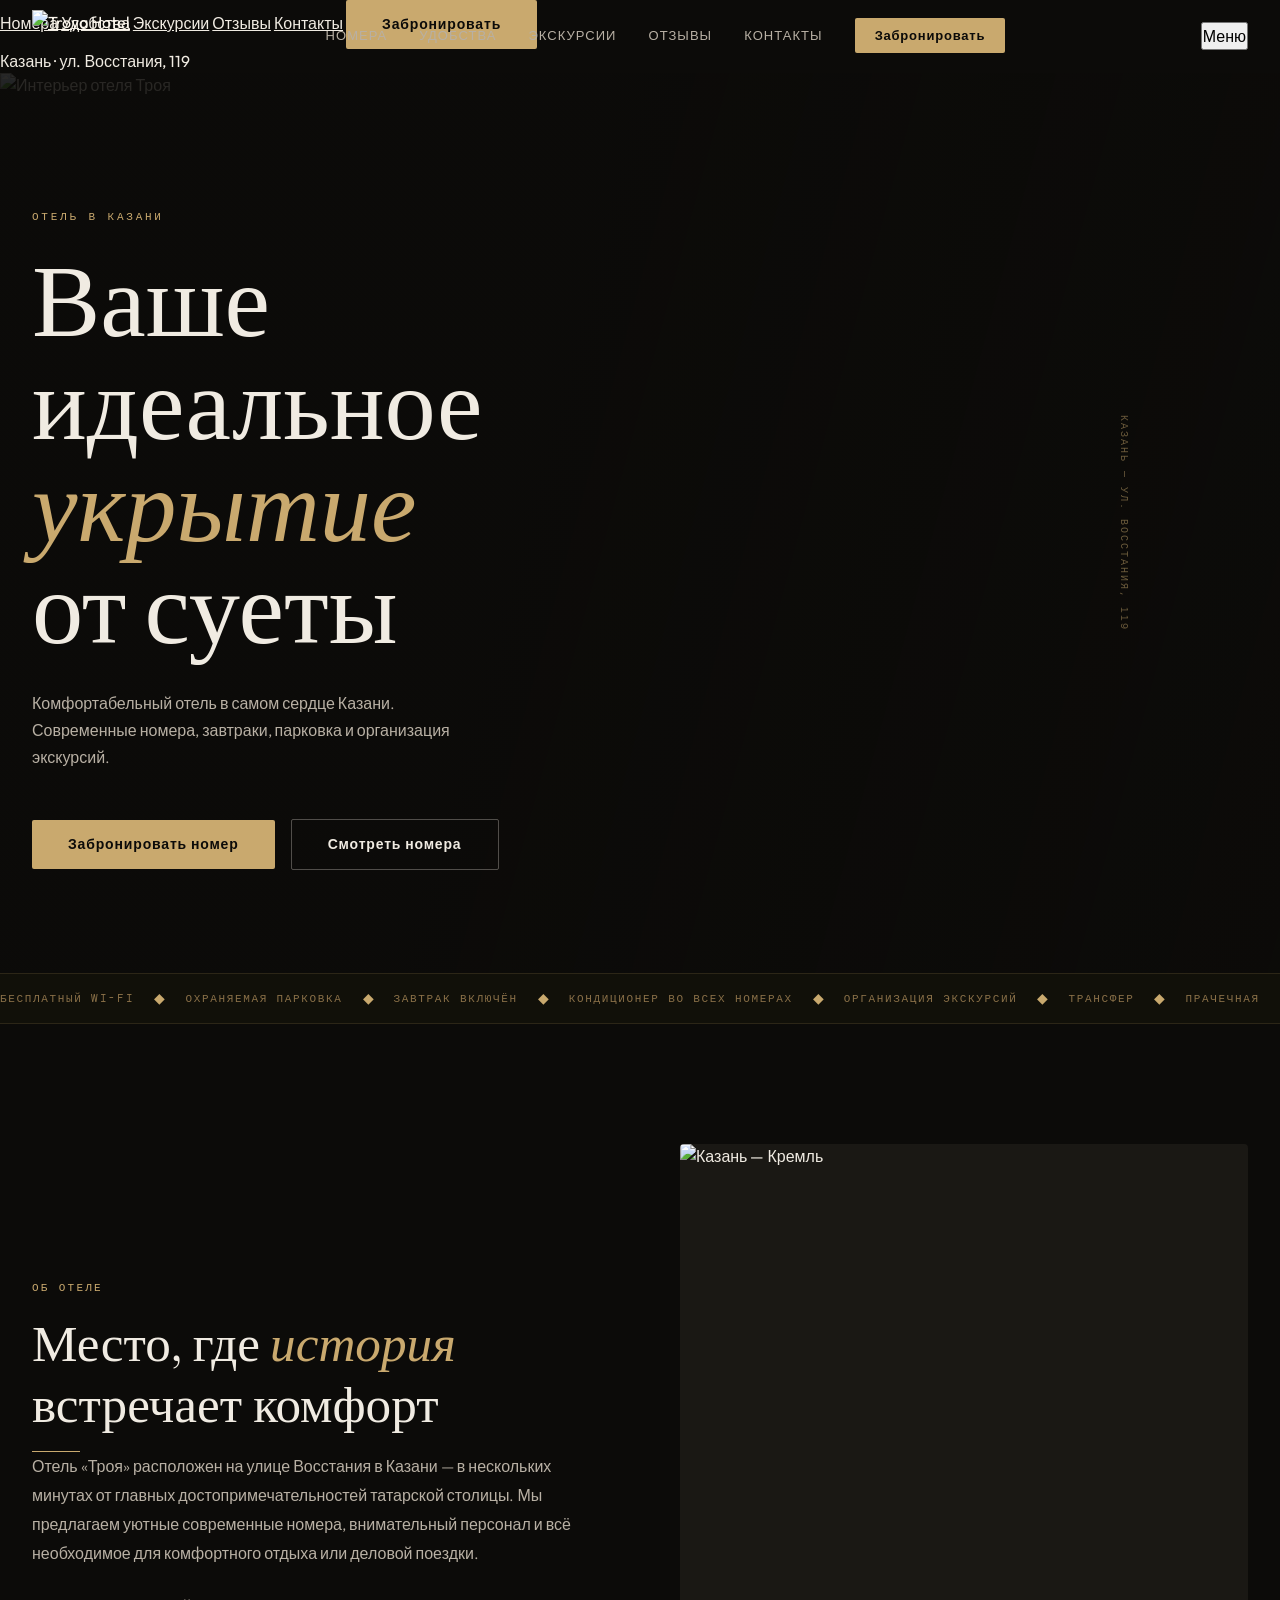
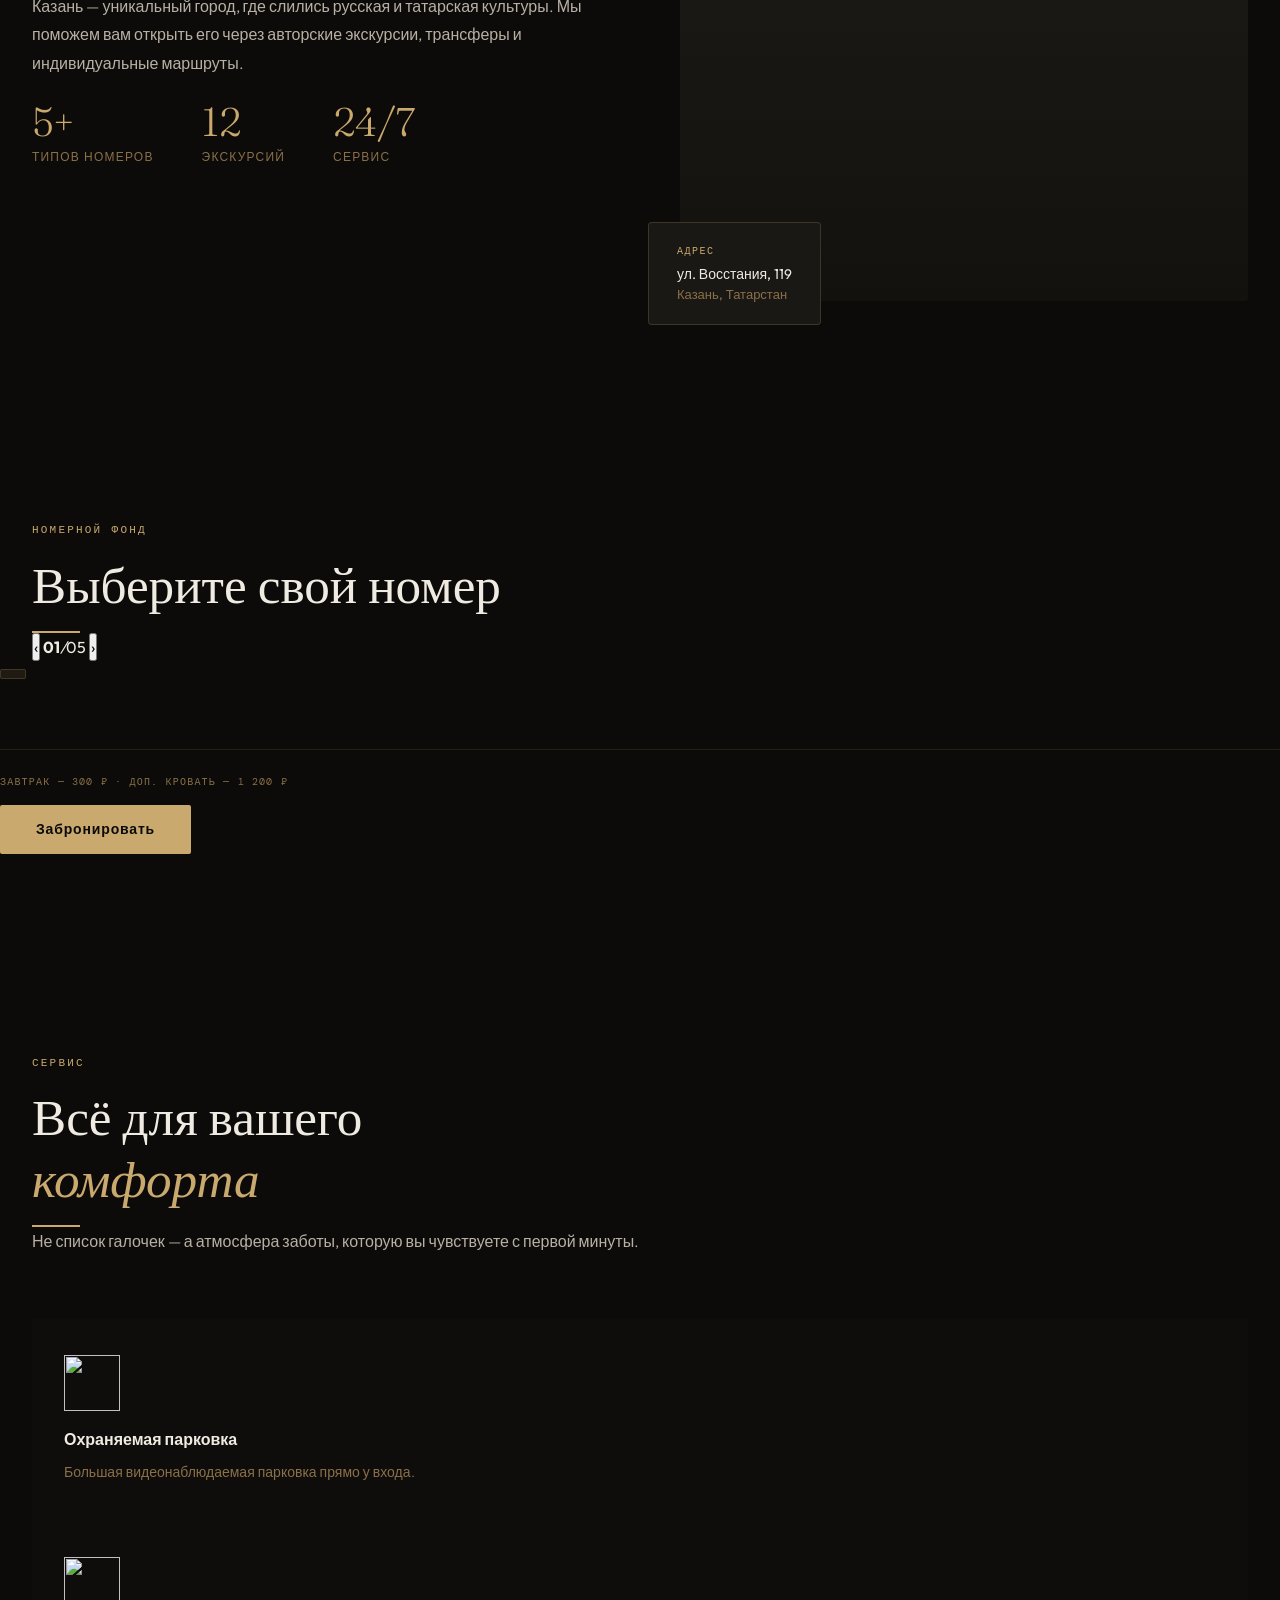
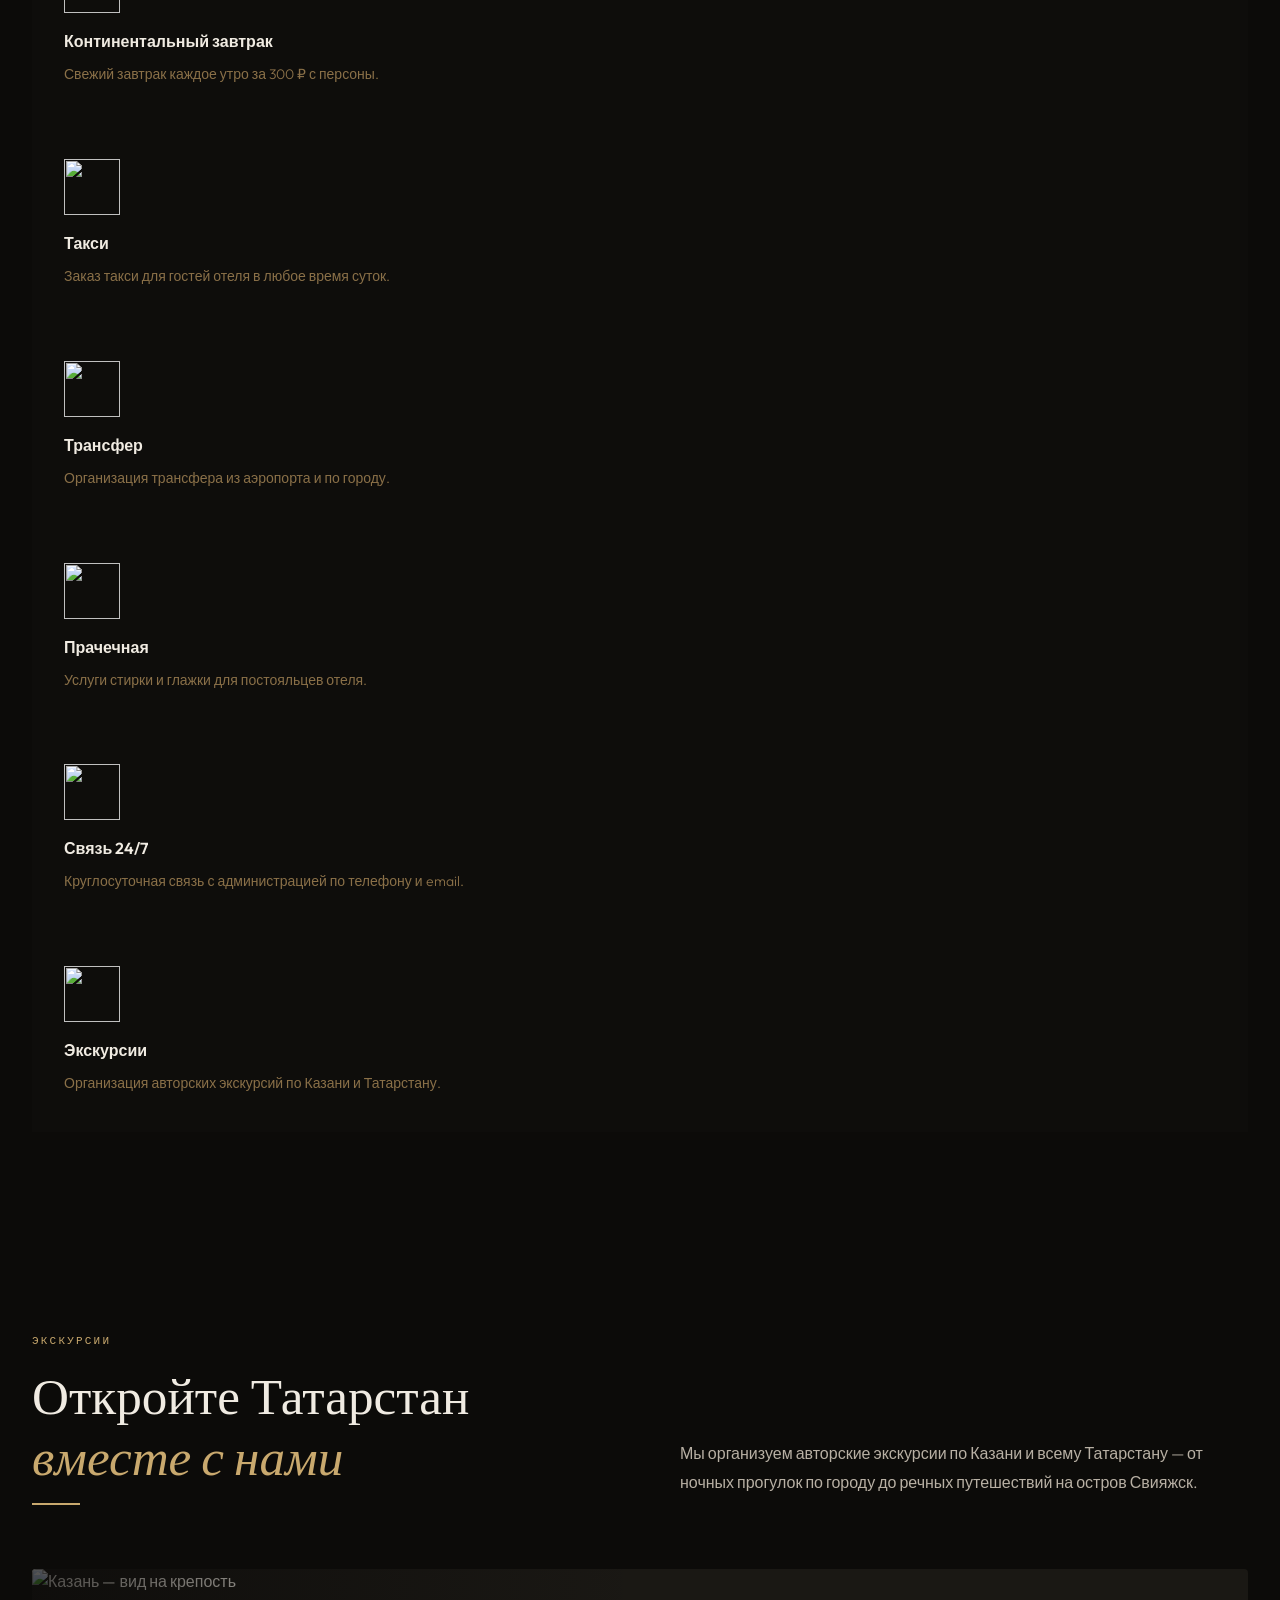
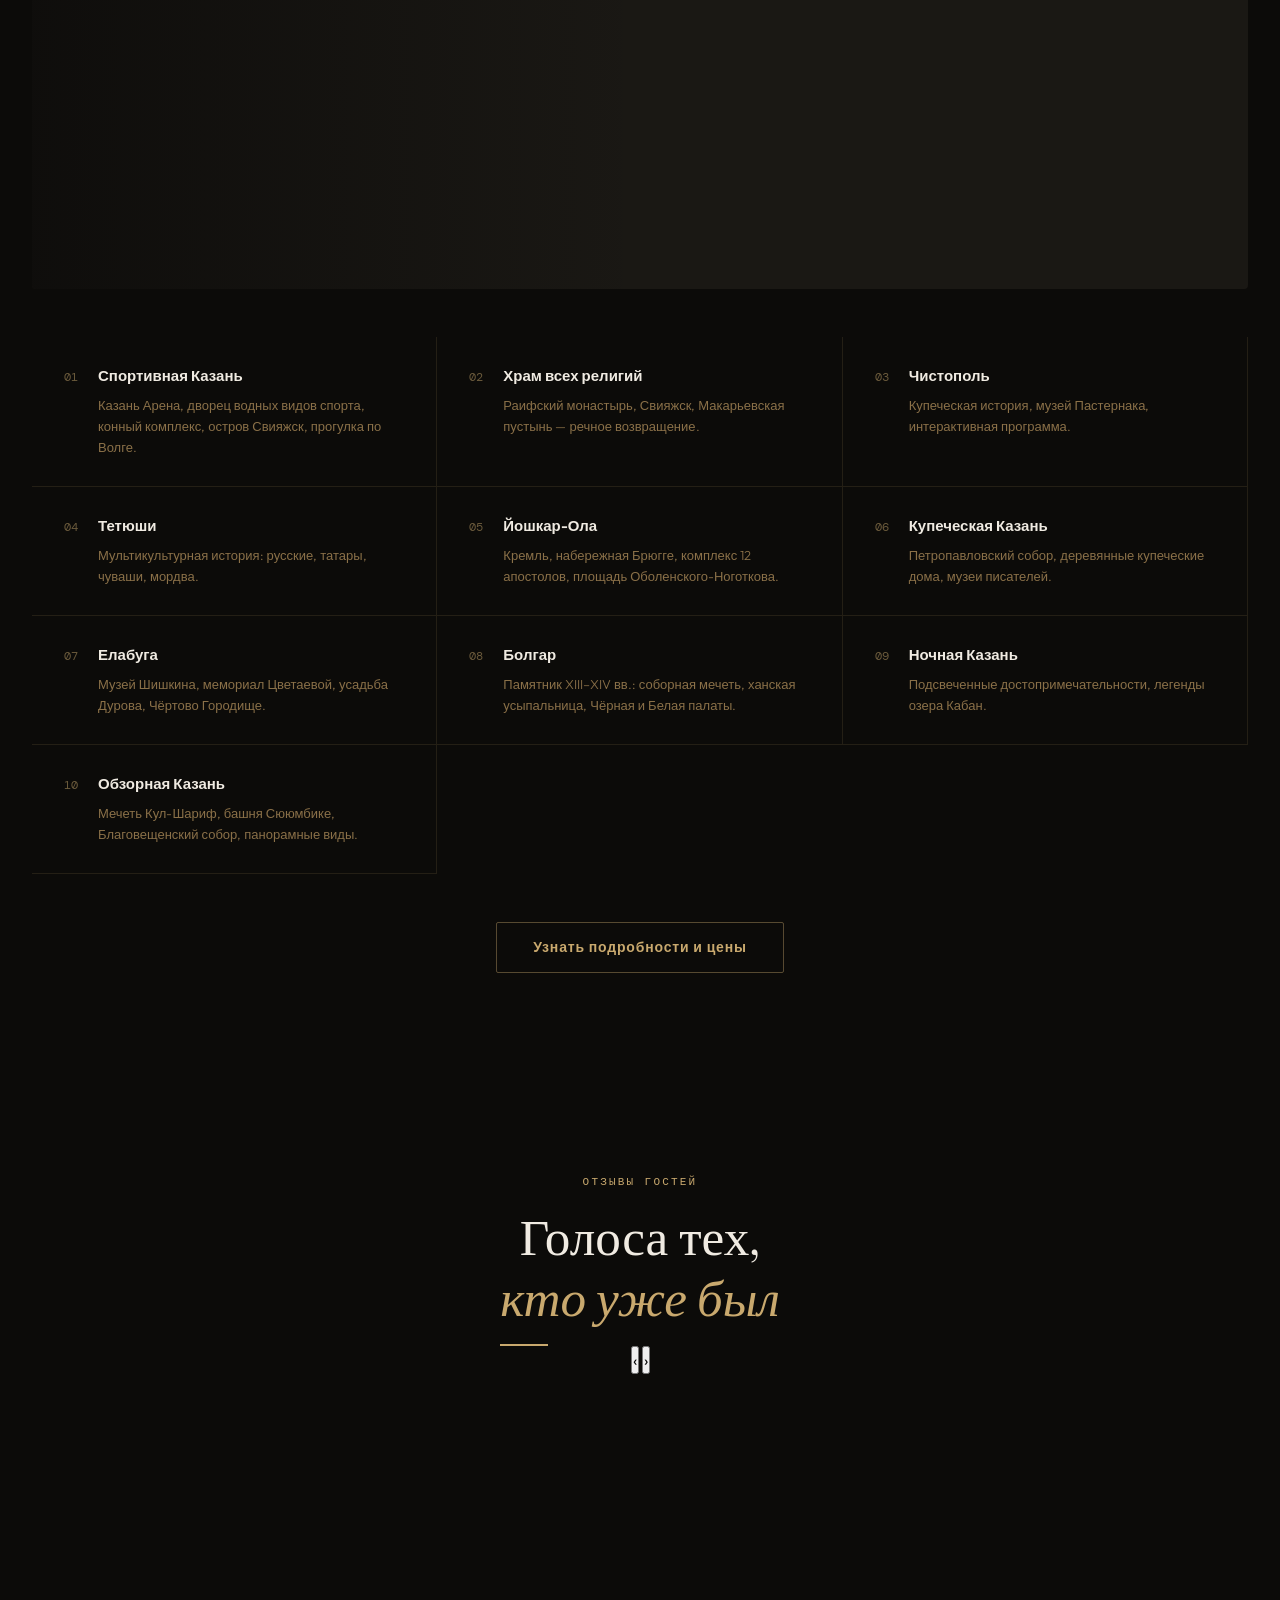
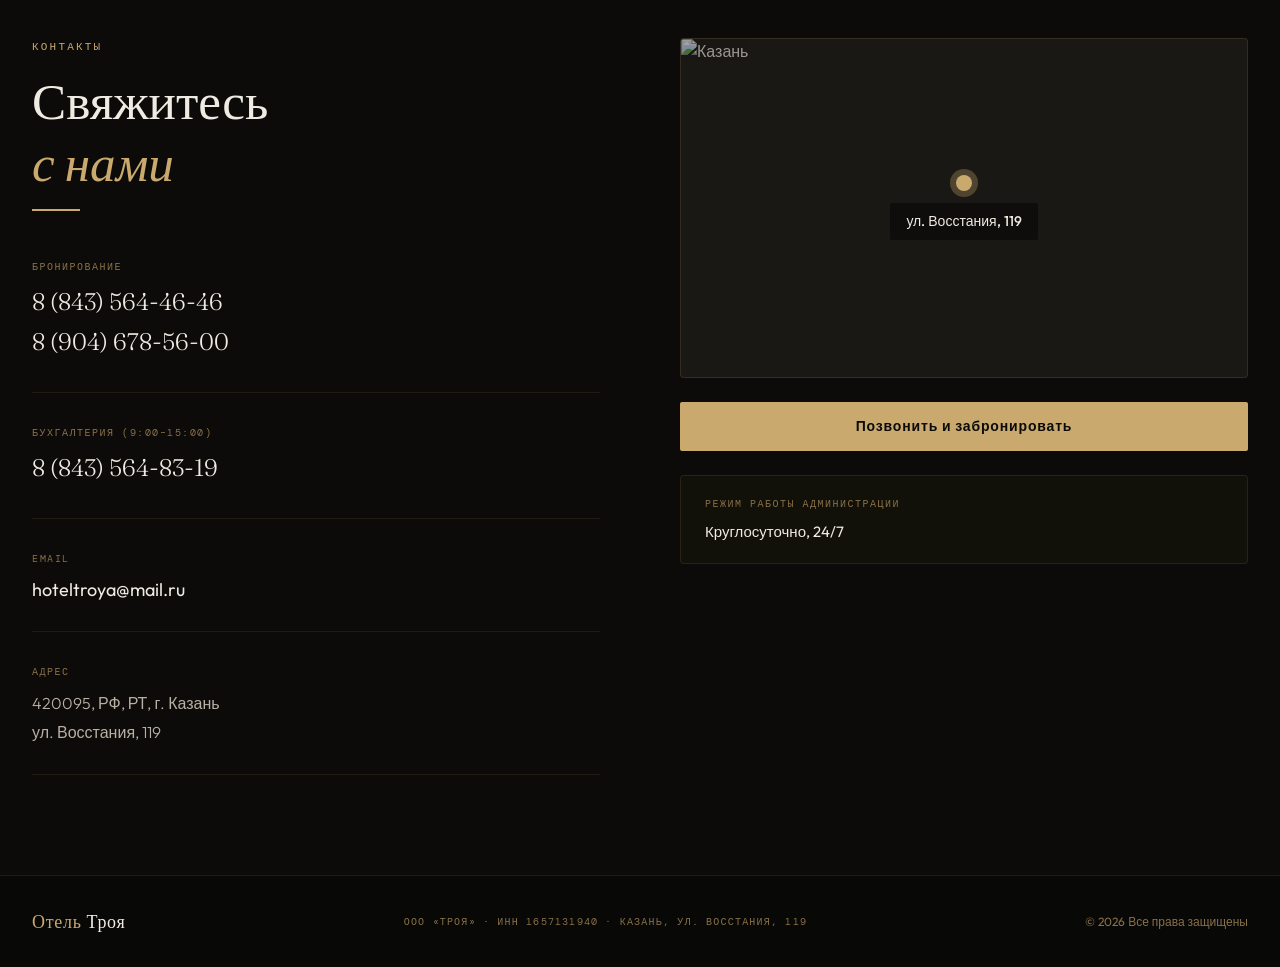
==== index.html @ 04d5492f "first commit" ====
<!DOCTYPE html>
<html lang="<!-- figma:lang -->">
  <head>
    <!-- figma:head-start -->
    <meta charset="UTF-8" />
    <meta name="viewport" content="width=device-width, initial-scale=1.0" />
    <title><!-- figma:title --></title>
    <link rel="preconnect" href="https://fonts.googleapis.com" />
    <link rel="preconnect" href="https://fonts.gstatic.com" crossorigin />
    <link
      href="https://fonts.googleapis.com/css2?family=Fraunces:ital,opsz,wght@0,9..144,300;0,9..144,400;0,9..144,500;0,9..144,600;1,9..144,300;1,9..144,400&family=Outfit:wght@300;400;500;600&family=DM+Mono:wght@400;500&display=swap"
      rel="stylesheet"
    />
    <link rel="stylesheet" href="css/styles.css" />
    <!-- figma:head-end -->
  </head>
  <body>
    <!-- figma:body-start -->
    <div id="root">
    <div class="page-glow" aria-hidden="true"></div>

    <!-- Header -->
    <header class="header" id="header">
      <div class="container header__inner">
        <a href="#" class="header__logo">
          <img src="assets/logo.png" alt="Troya Hotel" class="header__logo-img" />
        </a>

        <nav class="header__nav header__nav--desktop">
          <a href="#rooms" class="nav-link">Номера</a>
          <a href="#amenities" class="nav-link">Удобства</a>
          <a href="#excursions" class="nav-link">Экскурсии</a>
          <a href="#reviews" class="nav-link">Отзывы</a>
          <a href="#contact" class="nav-link">Контакты</a>
          <button type="button" class="btn btn--gold btn--sm" data-open-modal>Забронировать</button>
        </nav>

        <button type="button" class="burger" id="burger" aria-label="Меню" aria-expanded="false">
          <span class="burger__ring"></span>
          <span class="burger__lines">
            <i></i><i></i><i></i>
          </span>
          <span class="burger__label" data-open="Меню" data-close="Закрыть">Меню</span>
        </button>
      </div>
    </header>

    <!-- Mobile overlay menu -->
    <div class="menu-overlay" id="menu-overlay" aria-hidden="true">
      <div class="menu-overlay__wash"></div>
      <div class="menu-overlay__photo">
        <img
          src="https://images.unsplash.com/photo-1566073771259-6a8506099945?w=900&h=1200&fit=crop&auto=format"
          alt=""
        />
      </div>
      <nav class="menu-overlay__nav" id="nav">
        <a href="#rooms" class="menu-overlay__link" data-i="01"><span>Номера</span></a>
        <a href="#amenities" class="menu-overlay__link" data-i="02"><span>Удобства</span></a>
        <a href="#excursions" class="menu-overlay__link" data-i="03"><span>Экскурсии</span></a>
        <a href="#reviews" class="menu-overlay__link" data-i="04"><span>Отзывы</span></a>
        <a href="#contact" class="menu-overlay__link" data-i="05"><span>Контакты</span></a>
        <button type="button" class="btn btn--gold menu-overlay__cta" data-open-modal>Забронировать</button>
      </nav>
      <p class="menu-overlay__meta">Казань · ул. Восстания, 119</p>
    </div>

    <!-- Hero -->
    <section class="hero">
      <div class="hero__bg">
        <img
          class="hero__img"
          src="https://images.unsplash.com/photo-1611892440504-42a792e24d32?w=1800&h=1200&fit=crop&auto=format"
          alt="Интерьер отеля Троя"
        />
        <div class="hero__overlay"></div>
        <div class="hero__grain"></div>
      </div>

      <p class="hero__city">Казань — ул. Восстания, 119</p>

      <div class="container hero__content">
        <p class="hero__eyebrow anim-up" style="--d: 0.3s">Отель в Казани</p>
        <h1 class="hero__title anim-up" style="--d: 0.5s">
          Ваше идеальное<br />
          <em>укрытие</em><br />
          от суеты
        </h1>
        <p class="hero__text anim-up" style="--d: 0.7s">
          Комфортабельный отель в самом сердце Казани. Современные номера, завтраки, парковка и
          организация экскурсий.
        </p>
        <div class="hero__actions anim-up" style="--d: 0.9s">
          <button type="button" class="btn btn--gold" data-open-modal>Забронировать номер</button>
          <a href="#rooms" class="btn btn--ghost">Смотреть номера</a>
        </div>
      </div>
    </section>

    <!-- Marquee -->
    <div class="marquee">
      <div class="marquee__track">
        <span>Бесплатный Wi-Fi</span><i>◆</i>
        <span>Охраняемая парковка</span><i>◆</i>
        <span>Завтрак включён</span><i>◆</i>
        <span>Кондиционер во всех номерах</span><i>◆</i>
        <span>Организация экскурсий</span><i>◆</i>
        <span>Трансфер</span><i>◆</i>
        <span>Прачечная</span><i>◆</i>
        <span>Хранение багажа</span><i>◆</i>
        <span>Бесплатный Wi-Fi</span><i>◆</i>
        <span>Охраняемая парковка</span><i>◆</i>
        <span>Завтрак включён</span><i>◆</i>
        <span>Кондиционер во всех номерах</span><i>◆</i>
        <span>Организация экскурсий</span><i>◆</i>
        <span>Трансфер</span><i>◆</i>
        <span>Прачечная</span><i>◆</i>
        <span>Хранение багажа</span><i>◆</i>
      </div>
    </div>

    <!-- About -->
    <section class="about section">
      <div class="container about__grid">
        <div class="reveal-left">
          <p class="eyebrow">Об отеле</p>
          <h2 class="heading gold-line">
            Место, где<em> история</em><br />
            встречает комфорт
          </h2>
          <p class="text">
            Отель «Троя» расположен на улице Восстания в Казани — в нескольких минутах от главных
            достопримечательностей татарской столицы. Мы предлагаем уютные современные номера,
            внимательный персонал и всё необходимое для комфортного отдыха или деловой поездки.
          </p>
          <p class="text">
            Казань — уникальный город, где слились русская и татарская культуры. Мы поможем вам
            открыть его через авторские экскурсии, трансферы и индивидуальные маршруты.
          </p>
          <div class="about__stats">
            <div>
              <p class="about__stat-num">5+</p>
              <p class="about__stat-label">Типов номеров</p>
            </div>
            <div>
              <p class="about__stat-num">12</p>
              <p class="about__stat-label">Экскурсий</p>
            </div>
            <div>
              <p class="about__stat-num">24/7</p>
              <p class="about__stat-label">Сервис</p>
            </div>
          </div>
        </div>
        <div class="about__media reveal-right">
          <div class="about__img-wrap">
            <img
              src="https://images.unsplash.com/photo-1766777596127-ad864f0d27ad?w=700&h=950&fit=crop&auto=format"
              alt="Казань — Кремль"
            />
          </div>
          <div class="about__card">
            <p class="about__card-label">Адрес</p>
            <p class="about__card-title">ул. Восстания, 119</p>
            <p class="about__card-sub">Казань, Татарстан</p>
          </div>
        </div>
      </div>
    </section>

    <!-- Rooms slider -->
    <section id="rooms" class="rooms section section--mist">
      <div class="container">
        <div class="rooms__top reveal">
          <div>
            <p class="eyebrow">Номерной фонд</p>
            <h2 class="heading gold-line">Выберите свой номер</h2>
          </div>
          <div class="rooms__controls">
            <button type="button" class="slider-nav" id="rooms-prev" aria-label="Предыдущий номер">‹</button>
            <span class="rooms__counter"><b id="rooms-current">01</b><i>/</i><span id="rooms-total">05</span></span>
            <button type="button" class="slider-nav" id="rooms-next" aria-label="Следующий номер">›</button>
          </div>
        </div>
      </div>

      <div class="rooms-slider reveal delay-200" id="rooms-slider">
        <div class="rooms-slider__stage" id="rooms-stage"></div>
        <div class="rooms-slider__panel">
          <span class="rooms__tag" id="room-tag"></span>
          <h3 class="rooms__name" id="room-name"></h3>
          <p class="rooms__subtitle" id="room-subtitle"></p>
          <p class="rooms__price" id="room-price"></p>
          <p class="rooms__desc text" id="room-desc"></p>
          <div class="rooms__features" id="room-features"></div>
          <div class="rooms__footer">
            <p class="rooms__note">Завтрак — 300 ₽ · Доп. кровать — 1 200 ₽</p>
            <button type="button" class="btn btn--gold" id="room-book">Забронировать</button>
          </div>
        </div>
      </div>
    </section>

    <!-- Amenities -->
    <section id="amenities" class="amenities section">
      <div class="container">
        <div class="amenities__intro reveal">
          <div>
            <p class="eyebrow">Сервис</p>
            <h2 class="heading gold-line">
              Всё для вашего<br />
              <em>комфорта</em>
            </h2>
          </div>
          <p class="amenities__aside text">
            Не список галочек — а атмосфера заботы, которую вы чувствуете с первой минуты.
          </p>
        </div>
        <div class="amenities__mosaic" id="amenities-grid"></div>
      </div>
    </section>

    <!-- Excursions -->
    <section id="excursions" class="excursions section section--sand">
      <div class="container">
        <div class="excursions__header reveal">
          <div>
            <p class="eyebrow">Экскурсии</p>
            <h2 class="heading gold-line">
              Откройте Татарстан<br />
              <em>вместе с нами</em>
            </h2>
          </div>
          <p class="text excursions__lead">
            Мы организуем авторские экскурсии по Казани и всему Татарстану — от ночных прогулок по
            городу до речных путешествий на остров Свияжск.
          </p>
        </div>

        <div class="excursions__photo reveal delay-200">
          <img
            src="https://images.unsplash.com/photo-1777138388693-8d692c865526?w=1400&h=400&fit=crop&auto=format"
            alt="Казань — вид на крепость"
          />
          <div class="excursions__photo-fade"></div>
        </div>

        <div class="excursions__grid" id="excursions-grid"></div>

        <div class="excursions__cta reveal">
          <a href="tel:88435644646" class="btn btn--outline">Узнать подробности и цены</a>
        </div>
      </div>
    </section>

    <!-- Reviews slider -->
    <section id="reviews" class="reviews section">
      <div class="container reviews__layout">
        <div class="reviews__intro reveal">
          <p class="eyebrow">Отзывы гостей</p>
          <h2 class="heading gold-line">
            Голоса тех,<br /><em>кто уже был</em>
          </h2>
          <div class="reviews__controls">
            <button type="button" class="slider-nav" id="reviews-prev" aria-label="Предыдущий отзыв">‹</button>
            <button type="button" class="slider-nav" id="reviews-next" aria-label="Следующий отзыв">›</button>
          </div>
        </div>

        <div class="reviews-deck reveal delay-200" id="reviews-deck" aria-live="polite"></div>
      </div>
    </section>

    <!-- Contact -->
    <section id="contact" class="contact section section--mist">
      <div class="container contact__grid">
        <div class="reveal-left">
          <p class="eyebrow">Контакты</p>
          <h2 class="heading gold-line">
            Свяжитесь<br /><em>с нами</em>
          </h2>

          <div class="contact__list">
            <div class="contact__item">
              <p class="contact__label">Бронирование</p>
              <a href="tel:88435644646" class="contact__phone">8 (843) 564-46-46</a>
              <a href="tel:89046785600" class="contact__phone">8 (904) 678-56-00</a>
            </div>
            <div class="contact__item">
              <p class="contact__label">Бухгалтерия (9:00–15:00)</p>
              <a href="tel:88435648319" class="contact__phone">8 (843) 564-83-19</a>
            </div>
            <div class="contact__item">
              <p class="contact__label">Email</p>
              <a href="mailto:hoteltroya@mail.ru" class="contact__email">hoteltroya@mail.ru</a>
            </div>
            <div class="contact__item">
              <p class="contact__label">Адрес</p>
              <p class="text">420095, РФ, РТ, г. Казань</p>
              <p class="text">ул. Восстания, 119</p>
            </div>
          </div>
        </div>

        <div class="contact__aside reveal-right">
          <div class="contact__map">
            <img
              src="https://images.unsplash.com/photo-1764470729410-4336faf28051?w=700&h=400&fit=crop&auto=format"
              alt="Казань"
            />
            <div class="contact__map-pin">
              <span class="contact__dot"></span>
              <span class="contact__pin-label">ул. Восстания, 119</span>
            </div>
          </div>
          <a href="tel:88435644646" class="btn btn--gold btn--block">Позвонить и забронировать</a>
          <div class="contact__hours">
            <p class="contact__label">Режим работы администрации</p>
            <p class="contact__hours-text">Круглосуточно, 24/7</p>
          </div>
        </div>
      </div>
    </section>

    <!-- Footer -->
    <footer class="footer">
      <div class="container footer__inner">
        <a href="#" class="footer__brand">Отель <span>Троя</span></a>
        <p class="footer__meta">ООО «ТРОЯ» · ИНН 1657131940 · Казань, ул. Восстания, 119</p>
        <p class="footer__copy">© 2026 Все права защищены</p>
      </div>
    </footer>

    <!-- Booking Modal -->
    <div class="modal" id="booking-modal" aria-hidden="true" role="dialog" aria-modal="true" aria-labelledby="modal-title">
      <div class="modal__backdrop" data-close-modal></div>
      <div class="modal__dialog">
        <div class="modal__header">
          <div class="modal__brand">
            <img src="assets/logo.png" alt="Troya Hotel" />
            <div>
              <p class="modal__eyebrow" id="modal-title">Онлайн-бронирование</p>
              <p class="modal__room" id="modal-room" hidden></p>
            </div>
          </div>
          <button type="button" class="modal__close" data-close-modal aria-label="Закрыть">✕</button>
        </div>

        <div class="modal__success" id="modal-success" hidden>
          <div class="modal__success-icon">✓</div>
          <h3>Заявка отправлена</h3>
          <p>
            Мы свяжемся с вами в ближайшее время для подтверждения бронирования.<br />
            <strong>8 (843) 564-46-46</strong>
          </p>
          <button type="button" class="btn btn--gold" data-close-modal>Закрыть</button>
        </div>

        <form class="modal__form" id="booking-form">
          <div class="form-row form-row--2">
            <div class="field">
              <label for="name">Ваше имя *</label>
              <input id="name" name="name" required placeholder="Иван Иванов" />
            </div>
            <div class="field">
              <label for="phone">Телефон *</label>
              <input id="phone" name="phone" type="tel" required placeholder="+7 (___) ___-__-__" />
            </div>
          </div>

          <div class="field">
            <label for="email">Email</label>
            <input id="email" name="email" type="email" placeholder="your@email.com" />
          </div>

          <div class="form-row form-row--3">
            <div class="field">
              <label for="checkin">Заезд *</label>
              <input id="checkin" name="checkin" type="date" required />
            </div>
            <div class="field">
              <label for="checkout">Выезд *</label>
              <input id="checkout" name="checkout" type="date" required />
            </div>
            <div class="field">
              <label for="guests">Гостей</label>
              <select id="guests" name="guests">
                <option value="1">1 гость</option>
                <option value="2">2 гостя</option>
                <option value="3">3 гостя</option>
                <option value="4">4 гостя</option>
              </select>
            </div>
          </div>

          <div class="field" id="room-field" hidden>
            <label for="room-type">Тип номера</label>
            <input id="room-type" name="room" readonly />
          </div>

          <div class="field">
            <label for="comment">Комментарий</label>
            <textarea id="comment" name="comment" rows="3" placeholder="Особые пожелания, ранний заезд..."></textarea>
          </div>

          <p class="modal__hint">* ОБЯЗАТЕЛЬНЫЕ ПОЛЯ · ЗАВТРАК +300 ₽ · ДОП. КРОВАТЬ +1 200 ₽</p>
          <button type="submit" class="btn btn--gold btn--block">Отправить заявку</button>
        </form>
      </div>
    </div>

    </div>
    <script src="js/main.js" defer></script>
    <!-- figma:body-end -->
  </body>
</html>
---- css/styles.css ----
/* ─── Tokens ─────────────────────────────────────── */
:root {
  --ink: #0c0b09;
  --ink-soft: #0e0d0b;
  --ink-card: #111009;
  --ink-elevated: #1a1814;
  --ink-black: #080807;
  --gold: #c9a96e;
  --gold-light: #e2c99a;
  --gold-dim: #8a7048;
  --cream: #f0ebe2;
  --cream-muted: #b8b0a4;
  --border: rgba(201, 169, 110, 0.18);
  --border-soft: rgba(201, 169, 110, 0.12);
  --font-display: "Fraunces", serif;
  --font-sans: "Outfit", sans-serif;
  --font-mono: "DM Mono", monospace;
  --container: 1280px;
  --header-h: 72px;
  --ease: cubic-bezier(0.22, 1, 0.36, 1);
  --modal-duration: 0.35s;
}

/* ─── Reset ──────────────────────────────────────── */
*,
*::before,
*::after {
  box-sizing: border-box;
  margin: 0;
  padding: 0;
}

html {
  scroll-behavior: smooth;
}

body {
  font-family: var(--font-sans);
  background: var(--ink);
  color: var(--cream);
  min-height: 100vh;
  line-height: 1.5;
  -webkit-font-smoothing: antialiased;
}

body.modal-open {
  overflow: hidden;
}

img {
  display: block;
  max-width: 100%;
}

a {
  color: inherit;
}

button,
input,
select,
textarea {
  font: inherit;
}

button {
  cursor: pointer;
}

::-webkit-scrollbar {
  width: 5px;
}
::-webkit-scrollbar-track {
  background: var(--ink);
}
::-webkit-scrollbar-thumb {
  background: var(--gold-dim);
  border-radius: 9px;
}
::-webkit-scrollbar-thumb:hover {
  background: var(--gold);
}

/* ─── Layout ─────────────────────────────────────── */
.container {
  width: 100%;
  max-width: var(--container);
  margin: 0 auto;
  padding: 0 32px;
}

.section {
  padding: 100px 0;
}

.section--dark {
  background: var(--ink-soft);
}

.section--deeper {
  background: #0a0908;
}

.section--black {
  background: var(--ink-black);
}

.eyebrow {
  font-family: var(--font-mono);
  font-size: 11px;
  letter-spacing: 0.2em;
  color: var(--gold);
  text-transform: uppercase;
  margin-bottom: 16px;
}

.heading {
  font-family: var(--font-display);
  font-size: clamp(32px, 4vw, 52px);
  font-weight: 300;
  line-height: 1.2;
  color: var(--cream);
}

.heading em {
  color: var(--gold);
  font-style: italic;
}

.text {
  font-size: 16px;
  font-weight: 300;
  color: var(--cream-muted);
  line-height: 1.8;
  margin-bottom: 24px;
}

.gold-line::after,
.gold-line-center::after {
  content: "";
  display: block;
  width: 48px;
  height: 1.5px;
  background: var(--gold);
  margin-top: 16px;
}

.gold-line-center::after {
  margin-left: auto;
  margin-right: auto;
}

/* ─── Buttons ────────────────────────────────────── */
.btn {
  display: inline-flex;
  align-items: center;
  justify-content: center;
  font-family: var(--font-sans);
  font-size: 14px;
  font-weight: 600;
  letter-spacing: 0.06em;
  border-radius: 2px;
  border: none;
  padding: 14px 36px;
  text-decoration: none;
  transition: background 0.2s ease, color 0.2s ease, border-color 0.2s ease, transform 0.2s ease;
}

.btn--gold {
  color: var(--ink);
  background: var(--gold);
}

.btn--gold:hover {
  background: var(--gold-light);
  transform: translateY(-1px);
}

.btn--ghost {
  color: var(--cream);
  background: transparent;
  border: 1px solid rgba(240, 235, 226, 0.3);
}

.btn--ghost:hover {
  border-color: var(--gold);
  color: var(--gold);
}

.btn--outline {
  color: var(--gold);
  background: transparent;
  border: 1px solid rgba(201, 169, 110, 0.4);
}

.btn--outline:hover {
  background: rgba(201, 169, 110, 0.1);
  border-color: var(--gold);
}

.btn--sm {
  padding: 8px 20px;
  font-size: 13px;
}

.btn--block {
  width: 100%;
}

/* ─── Header ─────────────────────────────────────── */
.header {
  position: fixed;
  inset: 0 0 auto;
  z-index: 100;
  height: var(--header-h);
  transition: background 0.4s ease, backdrop-filter 0.4s ease, border-color 0.4s ease;
  border-bottom: 1px solid transparent;
}

.header.is-scrolled {
  background: rgba(12, 11, 9, 0.92);
  backdrop-filter: blur(12px);
  border-bottom-color: var(--border-soft);
}

.header__inner {
  height: 100%;
  display: flex;
  align-items: center;
  justify-content: space-between;
  gap: 16px;
}

.header__logo-img {
  height: 52px;
  width: auto;
  object-fit: contain;
  filter: brightness(1.05);
  transition: height 0.3s ease;
}

.header.is-scrolled .header__logo-img {
  height: 44px;
}

.header__nav {
  display: flex;
  align-items: center;
  gap: 32px;
}

.nav-link {
  position: relative;
  font-size: 13px;
  font-weight: 500;
  color: var(--cream-muted);
  text-decoration: none;
  letter-spacing: 0.08em;
  text-transform: uppercase;
  transition: color 0.2s ease;
}

.nav-link::after {
  content: "";
  position: absolute;
  bottom: -2px;
  left: 0;
  width: 0;
  height: 1px;
  background: var(--gold);
  transition: width 0.3s ease;
}

.nav-link:hover {
  color: var(--cream);
}

.nav-link:hover::after {
  width: 100%;
}

.header__burger {
  display: none;
  width: 40px;
  height: 40px;
  background: none;
  border: 1px solid var(--border);
  border-radius: 2px;
  flex-direction: column;
  align-items: center;
  justify-content: center;
  gap: 5px;
  flex-shrink: 0;
}

.header__burger span {
  display: block;
  width: 18px;
  height: 1.5px;
  background: var(--gold);
  transition: transform 0.3s ease, opacity 0.3s ease;
}

.header__burger.is-open span:nth-child(1) {
  transform: translateY(6.5px) rotate(45deg);
}

.header__burger.is-open span:nth-child(2) {
  opacity: 0;
}

.header__burger.is-open span:nth-child(3) {
  transform: translateY(-6.5px) rotate(-45deg);
}

/* ─── Hero ───────────────────────────────────────── */
.hero {
  position: relative;
  min-height: 100vh;
  min-height: 100dvh;
  display: flex;
  align-items: center;
  overflow: hidden;
  padding: calc(var(--header-h) + 40px) 0 80px;
}

.hero__bg {
  position: absolute;
  inset: 0;
}

.hero__img {
  width: 100%;
  height: 100%;
  object-fit: cover;
  transform-origin: center;
  animation: heroScale 1.8s var(--ease) forwards;
}

.hero__overlay {
  position: absolute;
  inset: 0;
  background: linear-gradient(105deg, rgba(12, 11, 9, 0.88) 40%, rgba(12, 11, 9, 0.45) 100%);
}

.hero__city {
  position: absolute;
  right: 48px;
  top: 50%;
  transform: translateY(-50%) rotate(90deg);
  transform-origin: center;
  font-family: var(--font-mono);
  font-size: 10px;
  letter-spacing: 0.2em;
  color: rgba(201, 169, 110, 0.5);
  text-transform: uppercase;
  white-space: nowrap;
  pointer-events: none;
}

.hero__content {
  position: relative;
  width: 100%;
}

.hero__eyebrow {
  font-family: var(--font-mono);
  font-size: 11px;
  letter-spacing: 0.25em;
  color: var(--gold);
  text-transform: uppercase;
  margin-bottom: 24px;
}

.hero__title {
  font-family: var(--font-display);
  font-size: clamp(42px, 8vw, 108px);
  font-weight: 300;
  line-height: 1;
  color: var(--cream);
  max-width: 700px;
  margin-bottom: 32px;
}

.hero__title em {
  color: var(--gold);
  font-style: italic;
}

.hero__text {
  font-size: 16px;
  font-weight: 300;
  color: var(--cream-muted);
  max-width: 420px;
  line-height: 1.7;
  margin-bottom: 48px;
}

.hero__actions {
  display: flex;
  flex-wrap: wrap;
  gap: 16px;
  align-items: center;
}

.hero__scroll {
  position: absolute;
  bottom: 40px;
  left: 50%;
  transform: translateX(-50%);
  display: flex;
  flex-direction: column;
  align-items: center;
  gap: 8px;
}

.hero__scroll span {
  font-family: var(--font-mono);
  font-size: 9px;
  letter-spacing: 0.2em;
  color: rgba(184, 176, 164, 0.6);
  text-transform: uppercase;
}

.hero__scroll-line {
  width: 1px;
  height: 40px;
  background: linear-gradient(to bottom, rgba(201, 169, 110, 0.6), transparent);
}

.anim-up {
  opacity: 0;
  animation: fadeSlideUp 0.9s var(--d, 0s) var(--ease) forwards;
}

@keyframes heroScale {
  from {
    transform: scale(1.08);
  }
  to {
    transform: scale(1);
  }
}

@keyframes fadeSlideUp {
  from {
    opacity: 0;
    transform: translateY(20px);
  }
  to {
    opacity: 1;
    transform: translateY(0);
  }
}

/* ─── Marquee ────────────────────────────────────── */
.marquee {
  border-top: 1px solid rgba(201, 169, 110, 0.14);
  border-bottom: 1px solid rgba(201, 169, 110, 0.14);
  background: var(--ink-card);
  padding: 14px 0;
  overflow: hidden;
}

.marquee__track {
  display: flex;
  align-items: center;
  gap: 20px;
  width: max-content;
  white-space: nowrap;
  animation: marquee 24s linear infinite;
}

.marquee__track span {
  font-family: var(--font-mono);
  font-size: 11px;
  letter-spacing: 0.15em;
  color: var(--gold-dim);
  text-transform: uppercase;
}

.marquee__track i {
  font-style: normal;
  color: var(--gold);
  font-size: 14px;
}

@keyframes marquee {
  from {
    transform: translateX(0);
  }
  to {
    transform: translateX(-50%);
  }
}

/* ─── About ──────────────────────────────────────── */
.about.section {
  padding: 120px 0;
}

.about__grid {
  display: grid;
  grid-template-columns: 1fr 1fr;
  gap: 80px;
  align-items: center;
}

.about__stats {
  display: flex;
  flex-wrap: wrap;
  gap: 40px 48px;
  margin-top: 16px;
}

.about__stat-num {
  font-family: var(--font-display);
  font-size: 40px;
  font-weight: 300;
  color: var(--gold);
  line-height: 1;
}

.about__stat-label {
  font-size: 12px;
  color: var(--gold-dim);
  letter-spacing: 0.1em;
  text-transform: uppercase;
  margin-top: 6px;
}

.about__media {
  position: relative;
}

.about__img-wrap {
  aspect-ratio: 3 / 4;
  border-radius: 4px;
  overflow: hidden;
  background: var(--ink-elevated);
  position: relative;
}

.about__img-wrap img {
  width: 100%;
  height: 100%;
  object-fit: cover;
}

.about__img-wrap::after {
  content: "";
  position: absolute;
  inset: 0;
  background: linear-gradient(to bottom, transparent 60%, rgba(12, 11, 9, 0.5));
}

.about__card {
  position: absolute;
  bottom: -24px;
  left: -32px;
  background: var(--ink-elevated);
  border: 1px solid rgba(201, 169, 110, 0.2);
  padding: 20px 28px;
  border-radius: 4px;
}

.about__card-label {
  font-family: var(--font-mono);
  font-size: 10px;
  color: var(--gold);
  letter-spacing: 0.15em;
  text-transform: uppercase;
  margin-bottom: 6px;
}

.about__card-title {
  font-size: 14px;
  color: var(--cream);
}

.about__card-sub {
  font-size: 13px;
  color: var(--gold-dim);
}

/* ─── Rooms ──────────────────────────────────────── */
.rooms__intro {
  margin-bottom: 64px;
}

.rooms__tabs {
  display: flex;
  gap: 4px;
  margin-bottom: 48px;
  overflow-x: auto;
  padding-bottom: 4px;
  -webkit-overflow-scrolling: touch;
  scrollbar-width: thin;
}

.rooms__tab {
  font-size: 13px;
  font-weight: 500;
  padding: 10px 20px;
  border-radius: 2px;
  border: 1px solid rgba(201, 169, 110, 0.18);
  background: transparent;
  color: var(--gold-dim);
  white-space: nowrap;
  letter-spacing: 0.04em;
  transition: all 0.2s ease;
  flex-shrink: 0;
}

.rooms__tab.is-active,
.rooms__tab:hover {
  border-color: var(--gold);
  background: rgba(201, 169, 110, 0.1);
  color: var(--gold);
}

.rooms__detail {
  display: grid;
  grid-template-columns: 1fr 1fr;
  gap: 56px;
  align-items: start;
}

.rooms__photo {
  aspect-ratio: 4 / 3;
  border-radius: 4px;
  overflow: hidden;
  background: var(--ink-elevated);
}

.rooms__photo img {
  width: 100%;
  height: 100%;
  object-fit: cover;
  animation: fadeSlideUp 0.5s ease forwards;
}

.rooms__info {
  padding-top: 16px;
}

.rooms__tag {
  display: inline-block;
  font-family: var(--font-mono);
  font-size: 10px;
  letter-spacing: 0.18em;
  color: var(--gold);
  text-transform: uppercase;
  background: rgba(201, 169, 110, 0.1);
  border: 1px solid rgba(201, 169, 110, 0.2);
  padding: 4px 12px;
  border-radius: 2px;
}

.rooms__name {
  font-family: var(--font-display);
  font-size: clamp(32px, 4vw, 44px);
  font-weight: 300;
  color: var(--cream);
  margin-top: 20px;
  margin-bottom: 4px;
  line-height: 1.1;
}

.rooms__subtitle {
  font-size: 14px;
  color: var(--gold-dim);
  margin-bottom: 24px;
  letter-spacing: 0.04em;
}

.rooms__price {
  font-size: clamp(28px, 4vw, 36px);
  font-weight: 300;
  color: var(--gold);
  margin-bottom: 24px;
}

.rooms__features {
  display: flex;
  flex-wrap: wrap;
  gap: 10px;
  margin-bottom: 40px;
}

.rooms__features span {
  font-size: 13px;
  color: var(--cream-muted);
  border: 1px solid rgba(184, 176, 164, 0.2);
  padding: 6px 14px;
  border-radius: 2px;
}

.rooms__footer {
  border-top: 1px solid var(--border-soft);
  padding-top: 24px;
}

.rooms__note {
  font-family: var(--font-mono);
  font-size: 10px;
  color: var(--gold-dim);
  letter-spacing: 0.12em;
  text-transform: uppercase;
  margin-bottom: 16px;
}

/* ─── Amenities ──────────────────────────────────── */
.amenities__intro {
  margin-bottom: 64px;
}

.amenities__grid {
  display: grid;
  grid-template-columns: repeat(4, 1fr);
  gap: 1px;
  border: 1px solid rgba(201, 169, 110, 0.14);
  border-radius: 4px;
  overflow: hidden;
  background: rgba(201, 169, 110, 0.1);
}

.amenity {
  padding: 36px 32px;
  background: var(--ink-soft);
  transition: background 0.3s ease;
}

.amenity:hover {
  background: #131210;
}

.amenity__icon {
  width: 56px;
  height: 56px;
  margin-bottom: 16px;
  line-height: 0;
}

.amenity__icon img {
  width: 100%;
  height: 100%;
  object-fit: contain;
}

.amenity h3 {
  font-size: 16px;
  font-weight: 600;
  color: var(--cream);
  margin-bottom: 10px;
}

.amenity p {
  font-size: 14px;
  font-weight: 300;
  color: var(--gold-dim);
  line-height: 1.7;
}

/* ─── Excursions ─────────────────────────────────── */
.excursions__header {
  display: grid;
  grid-template-columns: 1fr 1fr;
  gap: 80px;
  margin-bottom: 64px;
  align-items: end;
}

.excursions__lead {
  margin-bottom: 0;
  padding-bottom: 8px;
}

.excursions__photo {
  position: relative;
  margin-bottom: 48px;
  border-radius: 4px;
  overflow: hidden;
  height: 320px;
  background: var(--ink-elevated);
}

.excursions__photo img {
  width: 100%;
  height: 100%;
  object-fit: cover;
}

.excursions__photo-fade {
  position: absolute;
  inset: 0;
  background: linear-gradient(to right, rgba(10, 9, 8, 0.7) 0%, transparent 50%);
}

.excursions__grid {
  display: grid;
  grid-template-columns: repeat(3, 1fr);
}

.excursion-card {
  padding: 28px 32px;
  border-bottom: 1px solid var(--border-soft);
  border-right: 1px solid var(--border-soft);
  display: flex;
  gap: 20px;
  transition: background 0.3s ease, border-color 0.3s ease;
}

.excursion-card:hover {
  background: rgba(201, 169, 110, 0.06);
}

.excursion-card__num {
  font-family: var(--font-mono);
  font-size: 12px;
  color: var(--gold);
  opacity: 0.5;
  margin-top: 3px;
  flex-shrink: 0;
}

.excursion-card h4 {
  font-size: 15px;
  font-weight: 600;
  color: var(--cream);
  margin-bottom: 8px;
}

.excursion-card p {
  font-size: 13px;
  font-weight: 300;
  color: var(--gold-dim);
  line-height: 1.6;
}

.excursions__cta {
  margin-top: 48px;
  text-align: center;
}

/* ─── Reviews ────────────────────────────────────── */
.reviews__intro {
  margin-bottom: 64px;
  text-align: center;
}

.reviews__intro .heading {
  display: inline-block;
}

.reviews__grid {
  display: grid;
  grid-template-columns: 1fr 1fr;
  gap: 32px;
}

.review-card {
  background: var(--ink-card);
  border: 1px solid rgba(201, 169, 110, 0.14);
  border-radius: 4px;
  padding: 40px 40px 36px;
  position: relative;
}

.review-card__quote {
  font-family: var(--font-display);
  font-size: 64px;
  color: rgba(201, 169, 110, 0.15);
  line-height: 1;
  position: absolute;
  top: 20px;
  right: 32px;
}

.review-card__stars {
  color: var(--gold);
  font-size: 14px;
  letter-spacing: 4px;
  margin-bottom: 20px;
}

.review-card__text {
  font-size: 16px;
  font-weight: 300;
  color: var(--cream-muted);
  line-height: 1.8;
  margin-bottom: 28px;
  font-style: italic;
}

.review-card__author {
  border-top: 1px solid var(--border-soft);
  padding-top: 20px;
  display: flex;
  align-items: center;
  gap: 12px;
}

.review-card__avatar {
  width: 36px;
  height: 36px;
  border-radius: 50%;
  background: rgba(201, 169, 110, 0.15);
  display: flex;
  align-items: center;
  justify-content: center;
  font-family: var(--font-display);
  font-size: 16px;
  color: var(--gold);
}

.review-card__name {
  font-size: 14px;
  font-weight: 500;
  color: var(--cream);
}

.review-card__role {
  font-family: var(--font-mono);
  font-size: 10px;
  color: var(--gold-dim);
  letter-spacing: 0.1em;
}

/* ─── Contact ────────────────────────────────────── */
.contact__grid {
  display: grid;
  grid-template-columns: 1fr 1fr;
  gap: 80px;
  align-items: start;
}

.contact__list {
  display: flex;
  flex-direction: column;
  gap: 32px;
  margin-top: 48px;
}

.contact__item {
  border-bottom: 1px solid rgba(201, 169, 110, 0.1);
  padding-bottom: 28px;
}

.contact__item .text {
  margin-bottom: 0;
}

.contact__label {
  font-family: var(--font-mono);
  font-size: 10px;
  color: var(--gold-dim);
  letter-spacing: 0.15em;
  text-transform: uppercase;
  margin-bottom: 10px;
}

.contact__phone {
  display: block;
  font-family: var(--font-display);
  font-size: clamp(20px, 3vw, 24px);
  font-weight: 300;
  color: var(--cream);
  text-decoration: none;
  margin-bottom: 4px;
  transition: color 0.2s ease;
}

.contact__phone:hover,
.contact__email:hover {
  color: var(--gold);
}

.contact__email {
  display: block;
  font-size: 18px;
  color: var(--cream);
  text-decoration: none;
  transition: color 0.2s ease;
}

.contact__aside {
  display: flex;
  flex-direction: column;
  gap: 24px;
}

.contact__map {
  border-radius: 4px;
  overflow: hidden;
  background: var(--ink-elevated);
  border: 1px solid rgba(201, 169, 110, 0.14);
  height: 340px;
  position: relative;
}

.contact__map img {
  width: 100%;
  height: 100%;
  object-fit: cover;
  opacity: 0.6;
}

.contact__map-pin {
  position: absolute;
  inset: 0;
  display: flex;
  align-items: center;
  justify-content: center;
  flex-direction: column;
  gap: 12px;
}

.contact__dot {
  width: 16px;
  height: 16px;
  border-radius: 50%;
  background: var(--gold);
  box-shadow: 0 0 0 6px rgba(201, 169, 110, 0.3);
}

.contact__pin-label {
  font-size: 14px;
  font-weight: 500;
  color: var(--cream);
  background: rgba(12, 11, 9, 0.8);
  padding: 8px 16px;
  border-radius: 2px;
}

.contact__hours {
  background: var(--ink-card);
  border: 1px solid var(--border-soft);
  border-radius: 4px;
  padding: 20px 24px;
}

.contact__hours-text {
  font-size: 15px;
  color: var(--cream);
}

/* ─── Footer ─────────────────────────────────────── */
.footer {
  border-top: 1px solid var(--border-soft);
  padding: 32px 0;
  background: var(--ink-black);
}

.footer__inner {
  display: flex;
  justify-content: space-between;
  align-items: center;
  flex-wrap: wrap;
  gap: 16px;
}

.footer__brand {
  font-family: var(--font-display);
  font-size: 18px;
  font-weight: 400;
  color: var(--gold);
  text-decoration: none;
  letter-spacing: 0.04em;
}

.footer__brand span {
  color: var(--cream);
}

.footer__meta {
  font-family: var(--font-mono);
  font-size: 10px;
  color: var(--gold-dim);
  letter-spacing: 0.12em;
  text-transform: uppercase;
}

.footer__copy {
  font-size: 12px;
  color: var(--gold-dim);
}

/* ─── Modal (smooth open/close) ──────────────────── */
.modal {
  position: fixed;
  inset: 0;
  z-index: 200;
  display: flex;
  align-items: center;
  justify-content: center;
  padding: 20px;
  visibility: hidden;
  pointer-events: none;
}

.modal.is-open {
  visibility: visible;
  pointer-events: auto;
}

.modal__backdrop {
  position: absolute;
  inset: 0;
  background: rgba(8, 7, 6, 0.85);
  backdrop-filter: blur(6px);
  opacity: 0;
  transition: opacity var(--modal-duration) var(--ease);
}

.modal.is-open .modal__backdrop {
  opacity: 1;
}

.modal.is-closing .modal__backdrop {
  opacity: 0;
}

.modal__dialog {
  position: relative;
  z-index: 1;
  background: var(--ink-card);
  border: 1px solid var(--border);
  border-radius: 4px;
  width: 100%;
  max-width: 560px;
  max-height: 90vh;
  overflow-y: auto;
  opacity: 0;
  transform: translateY(24px) scale(0.97);
  transition:
    opacity var(--modal-duration) var(--ease),
    transform var(--modal-duration) var(--ease);
}

.modal.is-open .modal__dialog {
  opacity: 1;
  transform: translateY(0) scale(1);
}

.modal.is-closing .modal__dialog {
  opacity: 0;
  transform: translateY(16px) scale(0.97);
}

.modal__header {
  padding: 32px 36px 28px;
  border-bottom: 1px solid var(--border-soft);
  display: flex;
  align-items: center;
  justify-content: space-between;
  gap: 16px;
}

.modal__brand {
  display: flex;
  align-items: center;
  gap: 16px;
  min-width: 0;
}

.modal__brand img {
  height: 48px;
  object-fit: contain;
  flex-shrink: 0;
}

.modal__eyebrow {
  font-family: var(--font-mono);
  font-size: 10px;
  letter-spacing: 0.18em;
  color: var(--gold);
  text-transform: uppercase;
}

.modal__room {
  font-size: 14px;
  color: var(--cream-muted);
  margin-top: 4px;
}

.modal__close {
  background: none;
  border: 1px solid rgba(201, 169, 110, 0.2);
  border-radius: 2px;
  color: var(--gold-dim);
  width: 36px;
  height: 36px;
  font-size: 18px;
  display: flex;
  align-items: center;
  justify-content: center;
  transition: all 0.2s ease;
  flex-shrink: 0;
}

.modal__close:hover {
  border-color: var(--gold);
  color: var(--gold);
}

.modal__form {
  padding: 32px 36px;
}

.modal__success {
  padding: 56px 36px;
  text-align: center;
}

.modal__success-icon {
  font-size: 40px;
  margin-bottom: 20px;
  color: var(--gold);
}

.modal__success h3 {
  font-family: var(--font-display);
  font-size: 28px;
  font-weight: 300;
  color: var(--cream);
  margin-bottom: 12px;
}

.modal__success p {
  font-size: 15px;
  color: var(--cream-muted);
  line-height: 1.7;
  margin-bottom: 32px;
}

.modal__success strong {
  color: var(--cream);
}

.modal__hint {
  font-family: var(--font-mono);
  font-size: 10px;
  color: var(--gold-dim);
  letter-spacing: 0.1em;
  margin-bottom: 20px;
  line-height: 1.6;
}

.form-row {
  display: grid;
  gap: 16px;
  margin-bottom: 20px;
}

.form-row--2 {
  grid-template-columns: 1fr 1fr;
  gap: 20px;
}

.form-row--3 {
  grid-template-columns: 1fr 1fr 1fr;
}

.field {
  margin-bottom: 20px;
}

.form-row .field {
  margin-bottom: 0;
}

.field label {
  font-family: var(--font-mono);
  font-size: 10px;
  letter-spacing: 0.14em;
  text-transform: uppercase;
  color: var(--gold-dim);
  display: block;
  margin-bottom: 8px;
}

.field input,
.field select,
.field textarea {
  width: 100%;
  background: var(--ink-soft);
  border: 1px solid rgba(201, 169, 110, 0.2);
  border-radius: 2px;
  padding: 12px 16px;
  font-size: 15px;
  color: var(--cream);
  outline: none;
  transition: border-color 0.2s ease;
  color-scheme: dark;
}

.field textarea {
  resize: none;
}

.field input:focus,
.field select:focus,
.field textarea:focus {
  border-color: var(--gold);
}

.field input[readonly] {
  color: var(--gold);
  cursor: default;
}

.field select {
  cursor: pointer;
}

.field select option {
  background: var(--ink-card);
}

/* ─── Reveal ─────────────────────────────────────── */
.reveal,
.reveal-left,
.reveal-right {
  opacity: 0;
  transition:
    opacity 0.8s var(--ease),
    transform 0.8s var(--ease);
}

.reveal {
  transform: translateY(32px);
}

.reveal-left {
  transform: translateX(-40px);
}

.reveal-right {
  transform: translateX(40px);
}

.reveal.visible,
.reveal-left.visible,
.reveal-right.visible {
  opacity: 1;
  transform: none;
}

.delay-100 {
  transition-delay: 0.1s;
}
.delay-200 {
  transition-delay: 0.2s;
}
.delay-300 {
  transition-delay: 0.3s;
}
.delay-400 {
  transition-delay: 0.4s;
}

/* ─── Responsive ─────────────────────────────────── */
@media (max-width: 1100px) {
  .amenities__grid {
    grid-template-columns: repeat(2, 1fr);
  }

  .excursions__grid {
    grid-template-columns: repeat(2, 1fr);
  }

  .about__grid,
  .excursions__header,
  .contact__grid,
  .rooms__detail {
    gap: 48px;
  }
}

@media (max-width: 900px) {
  .header__burger {
    display: flex;
  }

  .header__nav {
    position: fixed;
    top: var(--header-h);
    left: 0;
    right: 0;
    background: rgba(12, 11, 9, 0.98);
    backdrop-filter: blur(16px);
    border-bottom: 1px solid var(--border-soft);
    flex-direction: column;
    align-items: stretch;
    gap: 0;
    padding: 12px 24px 24px;
    transform: translateY(-12px);
    opacity: 0;
    visibility: hidden;
    pointer-events: none;
    transition:
      opacity 0.3s var(--ease),
      transform 0.3s var(--ease),
      visibility 0.3s;
  }

  .header__nav.is-open {
    opacity: 1;
    visibility: visible;
    pointer-events: auto;
    transform: translateY(0);
  }

  .header__nav .nav-link {
    padding: 14px 0;
    border-bottom: 1px solid var(--border-soft);
  }

  .header__nav .btn {
    margin-top: 16px;
    width: 100%;
  }

  .hero__city {
    display: none;
  }

  .about__grid,
  .rooms__detail,
  .excursions__header,
  .reviews__grid,
  .contact__grid {
    grid-template-columns: 1fr;
  }

  .about__card {
    left: 16px;
    right: 16px;
    bottom: 16px;
  }

  .excursions__grid {
    grid-template-columns: 1fr;
  }

  .excursion-card {
    border-right: none;
  }

  .excursions__photo {
    height: 220px;
  }

  .contact__map {
    height: 260px;
  }
}

@media (max-width: 640px) {
  .container {
    padding: 0 20px;
  }

  .section,
  .about.section {
    padding: 72px 0;
  }

  .hero {
    padding: calc(var(--header-h) + 24px) 0 72px;
    min-height: auto;
  }

  .hero__title {
    font-size: clamp(36px, 11vw, 52px);
    margin-bottom: 20px;
  }

  .hero__text {
    margin-bottom: 32px;
    font-size: 15px;
  }

  .hero__actions {
    flex-direction: column;
    align-items: stretch;
  }

  .hero__actions .btn {
    width: 100%;
    text-align: center;
  }

  .hero__scroll {
    display: none;
  }

  .about__stats {
    gap: 28px;
  }

  .about__stat-num {
    font-size: 32px;
  }

  .amenities__grid {
    grid-template-columns: 1fr;
  }

  .amenity {
    padding: 28px 24px;
  }

  .rooms__intro,
  .amenities__intro,
  .reviews__intro {
    margin-bottom: 40px;
  }

  .rooms__tabs {
    margin-bottom: 32px;
  }

  .rooms__detail {
    gap: 28px;
  }

  .rooms__info {
    padding-top: 0;
  }

  .review-card {
    padding: 28px 24px;
  }

  .modal {
    padding: 12px;
    align-items: flex-end;
  }

  .modal__dialog {
    max-height: 92vh;
    border-radius: 8px 8px 0 0;
  }

  .modal.is-open .modal__dialog {
    transform: translateY(0);
  }

  .modal:not(.is-open) .modal__dialog,
  .modal.is-closing .modal__dialog {
    transform: translateY(100%);
  }

  .modal__header,
  .modal__form {
    padding: 24px 20px;
  }

  .modal__success {
    padding: 40px 20px;
  }

  .modal__brand img {
    height: 40px;
  }

  .form-row--2,
  .form-row--3 {
    grid-template-columns: 1fr;
  }

  .footer__inner {
    flex-direction: column;
    text-align: center;
  }

  .footer__meta {
    order: 3;
    line-height: 1.6;
  }
}

@media (max-width: 400px) {
  .header__logo-img {
    height: 40px;
  }

  .header.is-scrolled .header__logo-img {
    height: 36px;
  }
}

@media (prefers-reduced-motion: reduce) {
  *,
  *::before,
  *::after {
    animation-duration: 0.01ms !important;
    animation-iteration-count: 1 !important;
    transition-duration: 0.01ms !important;
  }

  .marquee__track {
    animation: none;
  }

  .reveal,
  .reveal-left,
  .reveal-right {
    opacity: 1;
    transform: none;
  }
}
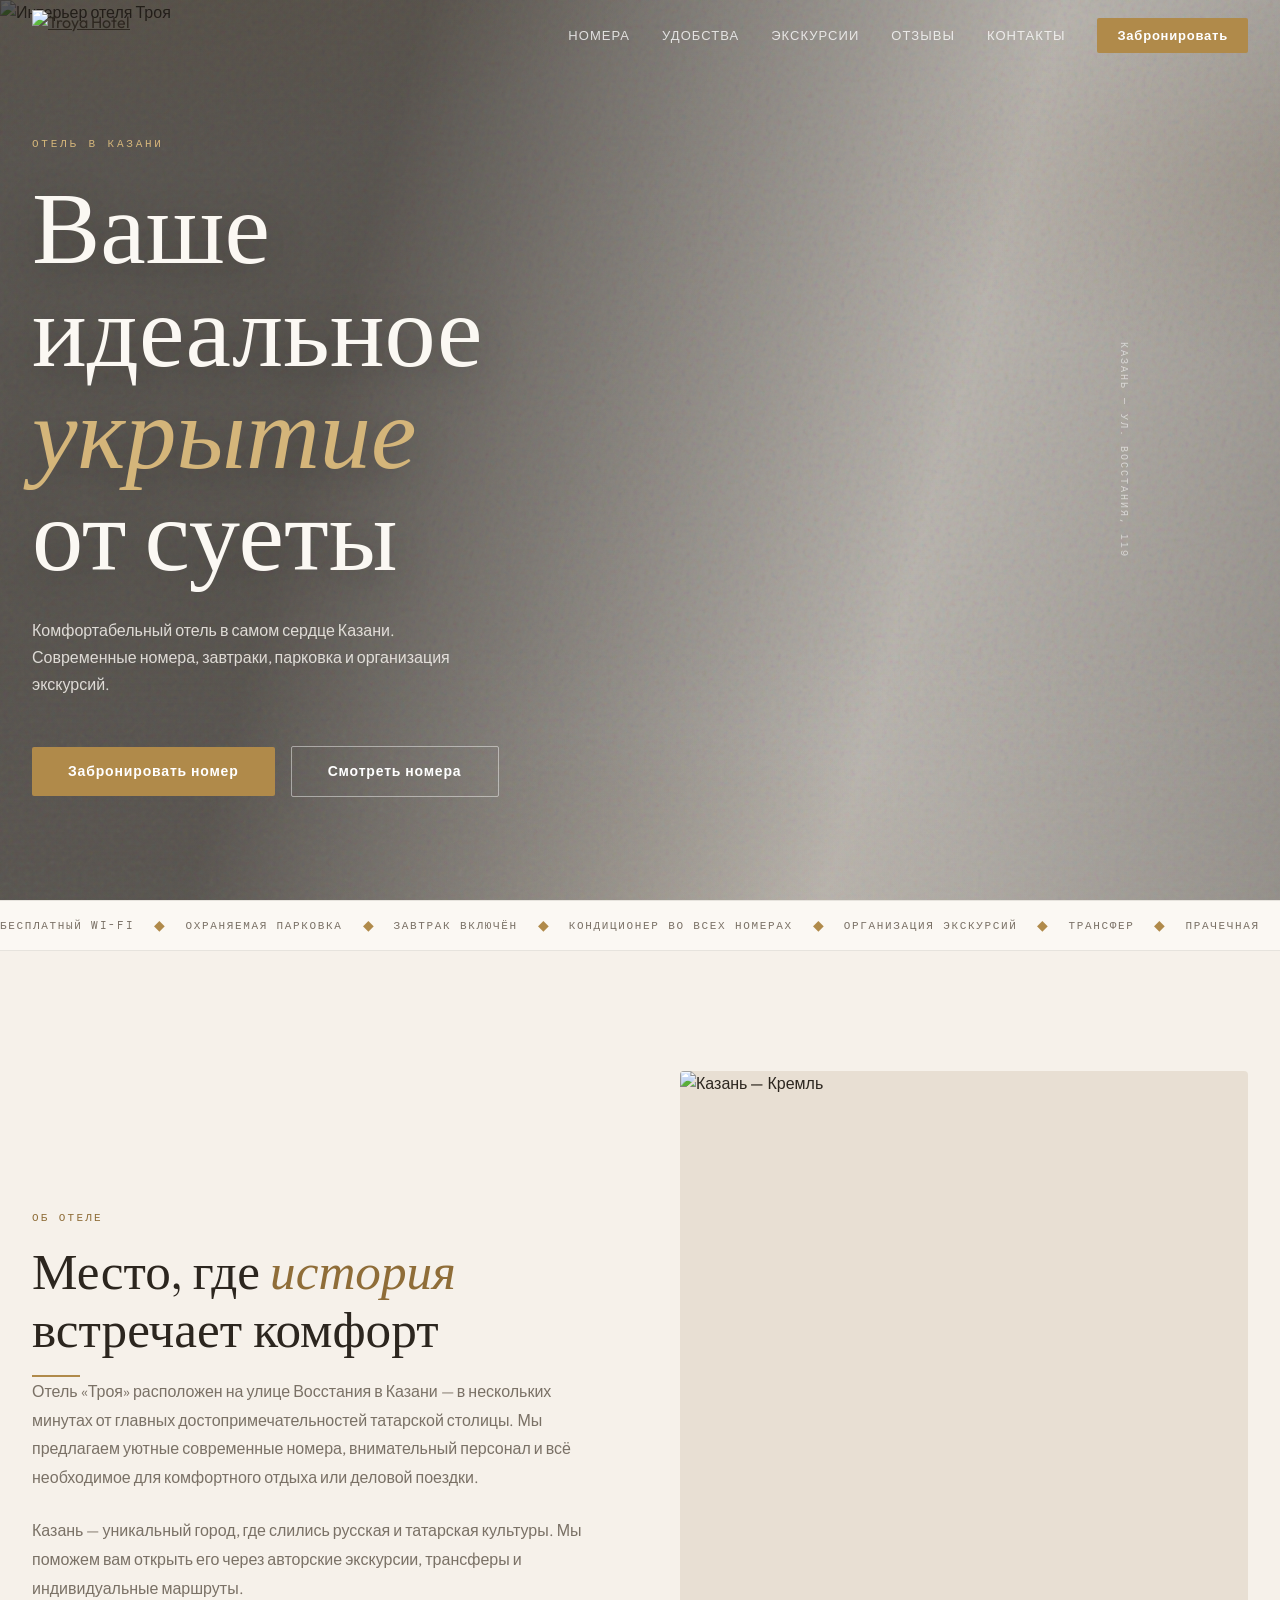
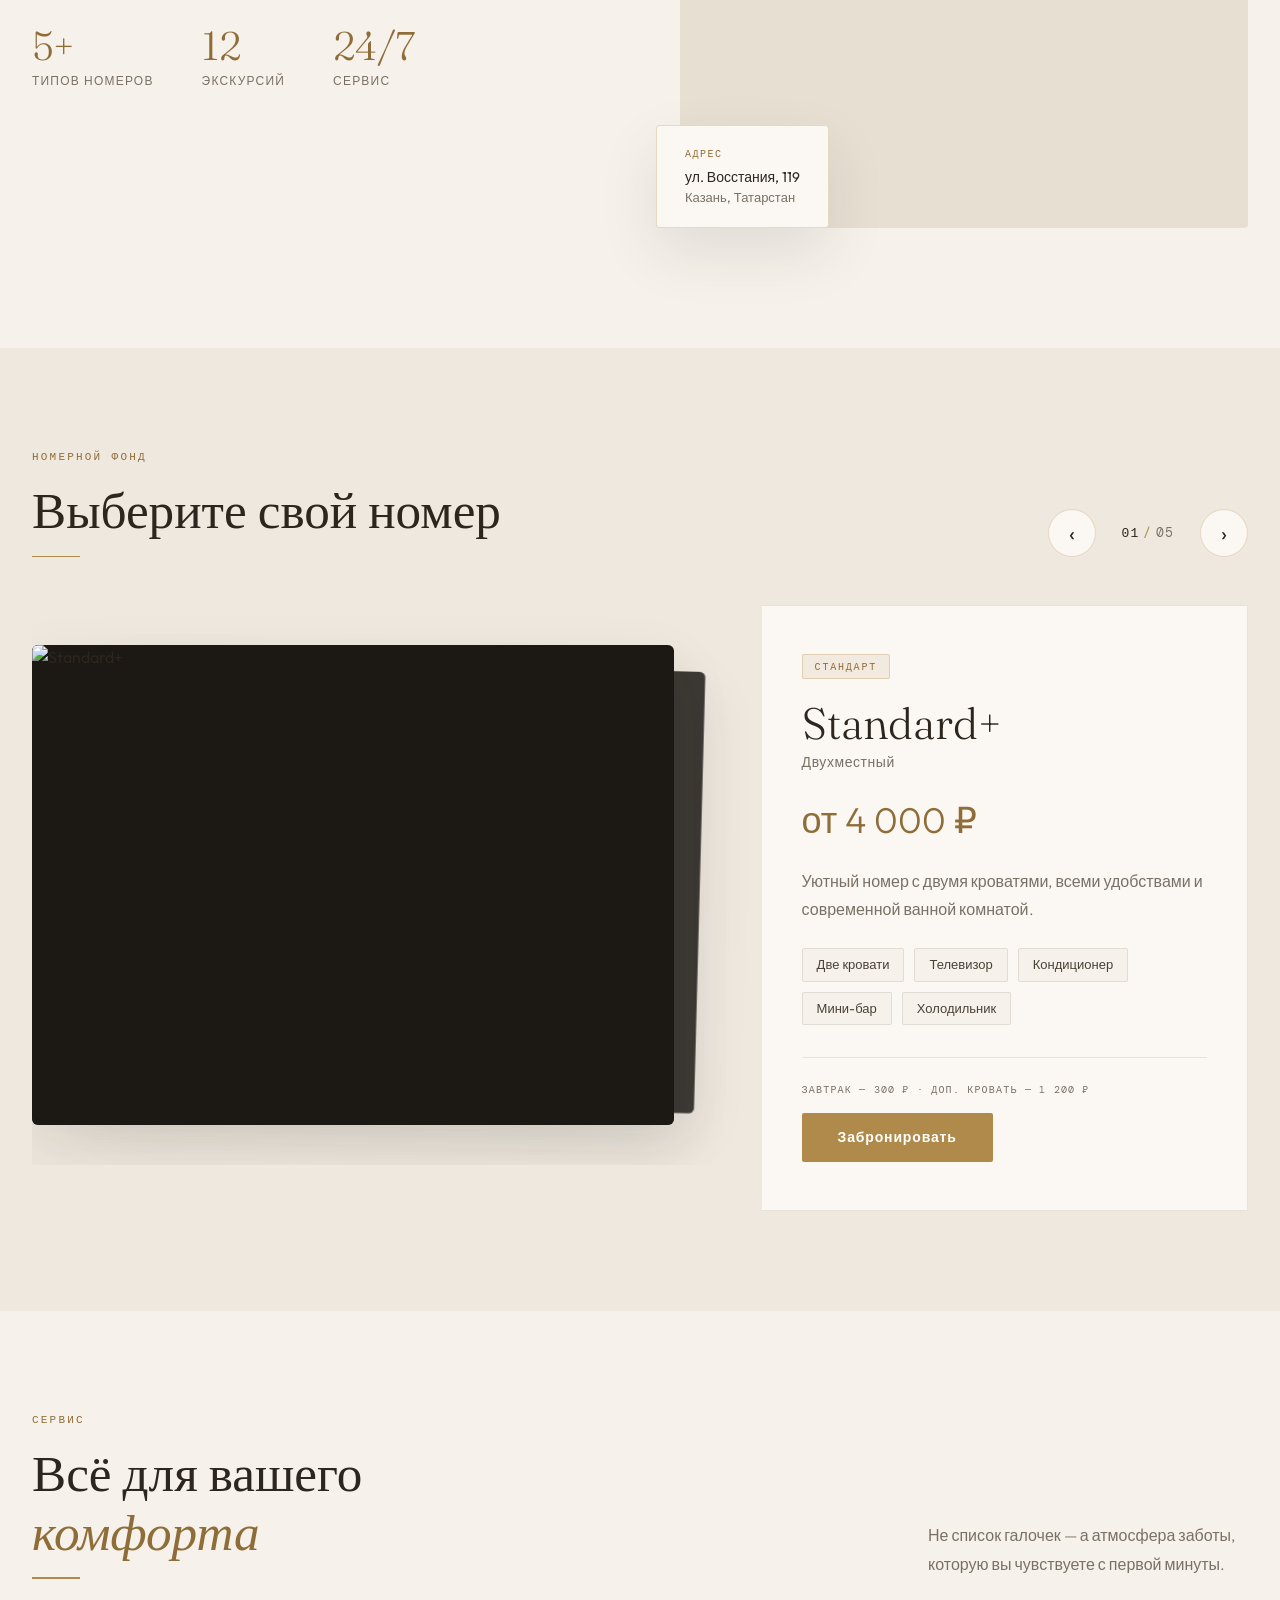
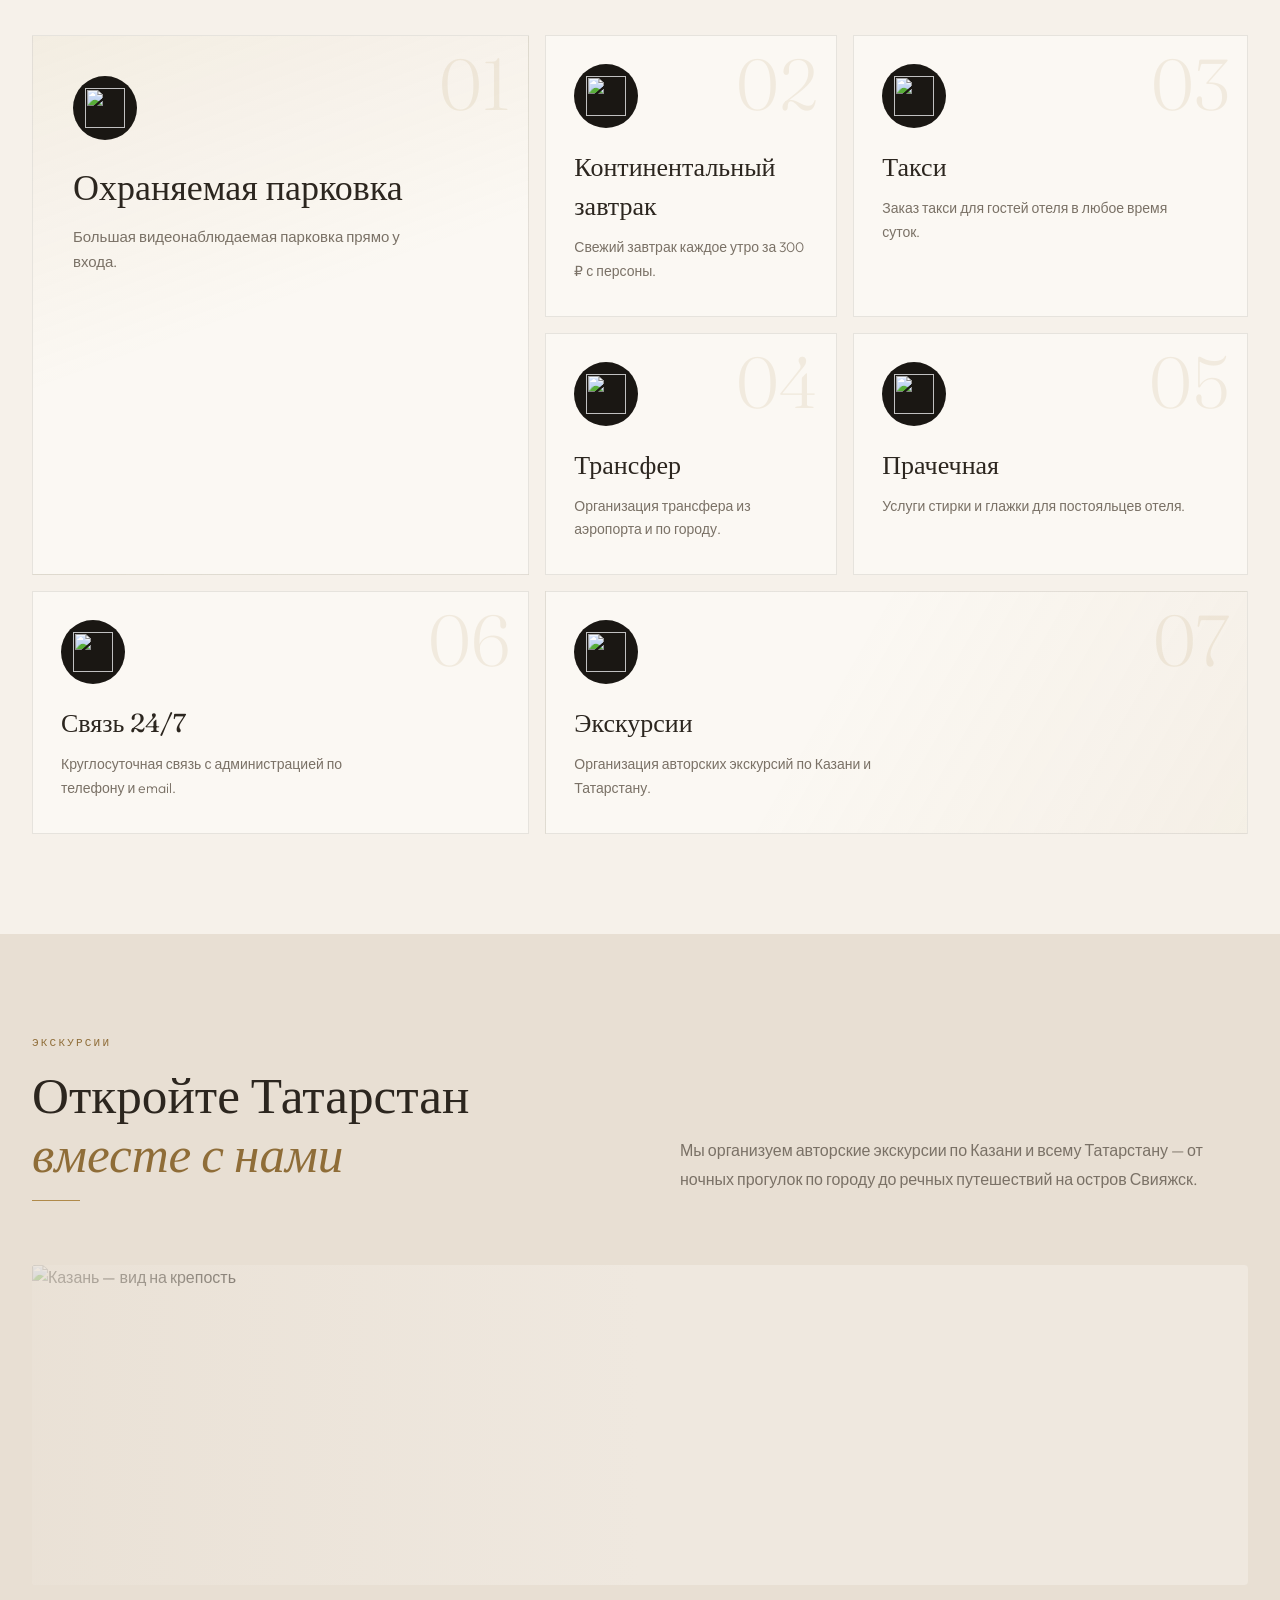
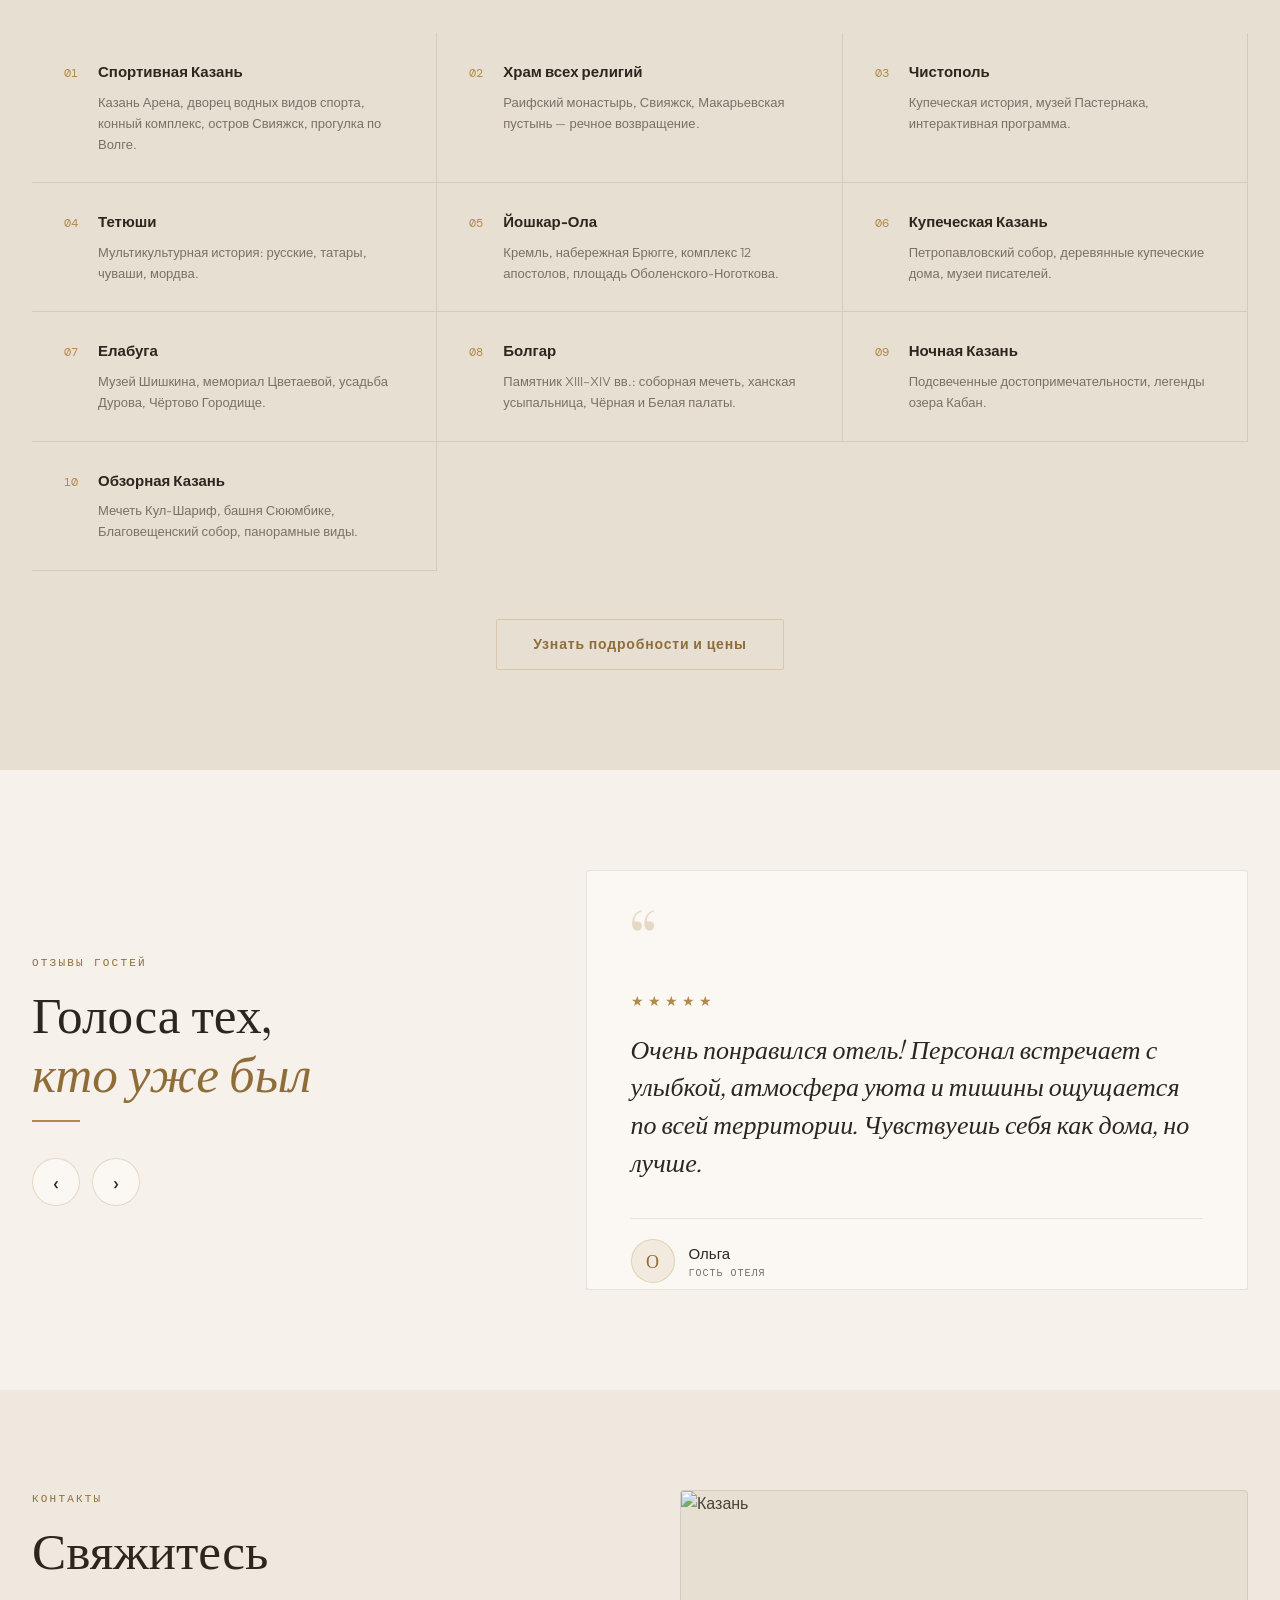
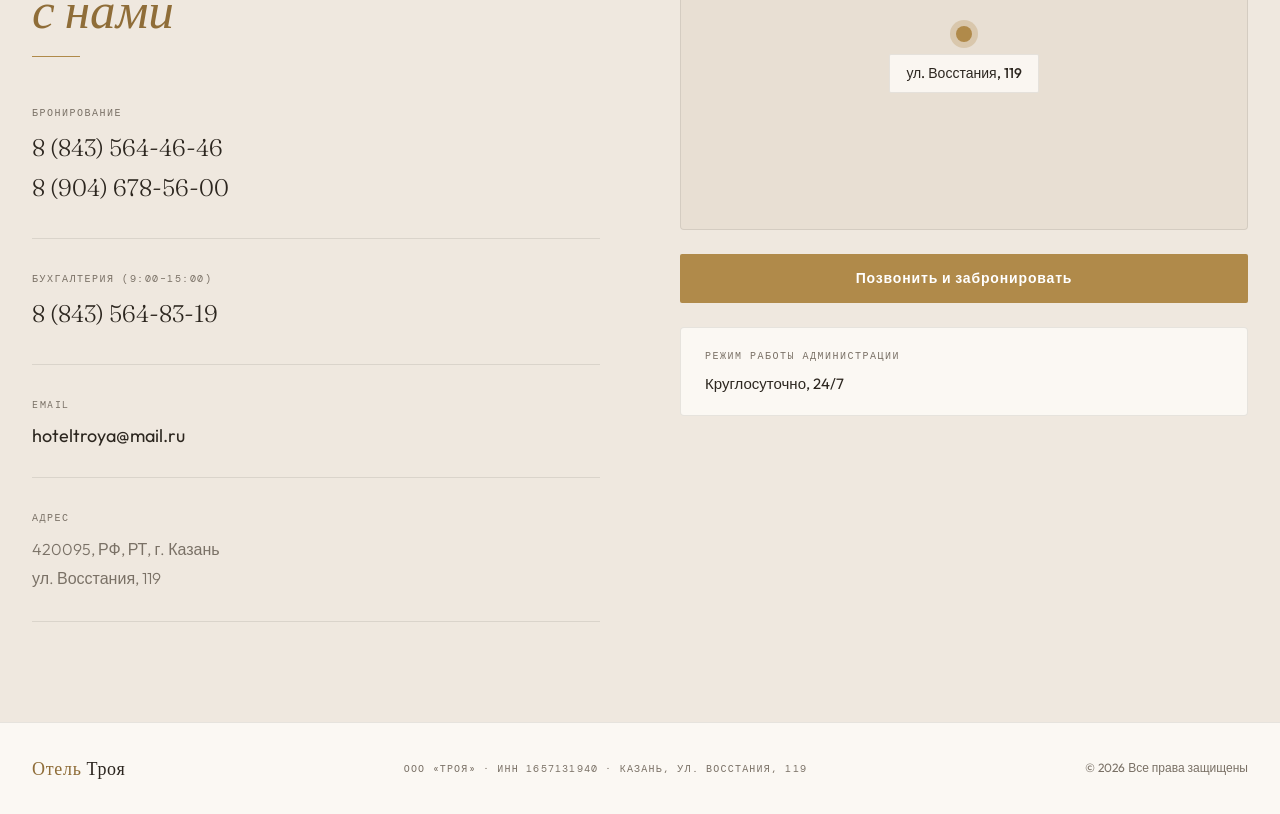
==== commit 44d8dceb: "fixes" ====
--- a/index.html
+++ b/index.html
@@ -1,10 +1,9 @@
 <!DOCTYPE html>
-<html lang="<!-- figma:lang -->">
+<html lang="ru">
   <head>
-    <!-- figma:head-start -->
     <meta charset="UTF-8" />
     <meta name="viewport" content="width=device-width, initial-scale=1.0" />
-    <title><!-- figma:title --></title>
+    <title>демо отель Троя by Cursiva</title>
     <link rel="preconnect" href="https://fonts.googleapis.com" />
     <link rel="preconnect" href="https://fonts.gstatic.com" crossorigin />
     <link
@@ -12,10 +11,8 @@
       rel="stylesheet"
     />
     <link rel="stylesheet" href="css/styles.css" />
-    <!-- figma:head-end -->
   </head>
   <body>
-    <!-- figma:body-start -->
     <div id="root">
     <div class="page-glow" aria-hidden="true"></div>
 
@@ -411,6 +408,5 @@
 
     </div>
     <script src="js/main.js" defer></script>
-    <!-- figma:body-end -->
   </body>
 </html>
--- a/css/styles.css
+++ b/css/styles.css
@@ -1,17 +1,19 @@
-/* ─── Tokens ─────────────────────────────────────── */
+/* ─── Light warm palette ─────────────────────────── */
 :root {
-  --ink: #0c0b09;
-  --ink-soft: #0e0d0b;
-  --ink-card: #111009;
-  --ink-elevated: #1a1814;
-  --ink-black: #080807;
-  --gold: #c9a96e;
-  --gold-light: #e2c99a;
-  --gold-dim: #8a7048;
-  --cream: #f0ebe2;
-  --cream-muted: #b8b0a4;
-  --border: rgba(201, 169, 110, 0.18);
-  --border-soft: rgba(201, 169, 110, 0.12);
+  --bg: #f6f1ea;
+  --bg-mist: #efe8df;
+  --bg-sand: #e8dfd3;
+  --bg-white: #fbf8f3;
+  --ink: #2c261f;
+  --ink-soft: #4a4238;
+  --muted: #7a7166;
+  --gold: #b08a4a;
+  --gold-deep: #8f6d38;
+  --gold-light: #d4b57a;
+  --gold-wash: rgba(176, 138, 74, 0.12);
+  --line: rgba(44, 38, 31, 0.1);
+  --line-gold: rgba(176, 138, 74, 0.28);
+  --shadow: 0 24px 60px rgba(44, 38, 31, 0.1);
   --font-display: "Fraunces", serif;
   --font-sans: "Outfit", sans-serif;
   --font-mono: "DM Mono", monospace;
@@ -21,7 +23,6 @@
   --modal-duration: 0.35s;
 }
 
-/* ─── Reset ──────────────────────────────────────── */
 *,
 *::before,
 *::after {
@@ -32,19 +33,45 @@
 
 html {
   scroll-behavior: smooth;
+  overflow-x: hidden;
+  overflow-x: clip;
 }
 
 body {
   font-family: var(--font-sans);
-  background: var(--ink);
-  color: var(--cream);
+  background: var(--bg);
+  color: var(--ink);
   min-height: 100vh;
   line-height: 1.5;
   -webkit-font-smoothing: antialiased;
-}
-
-body.modal-open {
+  overflow-x: hidden;
+  overflow-x: clip;
+  width: 100%;
+  max-width: 100%;
+}
+
+body.modal-open,
+body.menu-open {
   overflow: hidden;
+}
+
+#root {
+  position: relative;
+  overflow-x: hidden;
+  overflow-x: clip;
+  width: 100%;
+  max-width: 100%;
+}
+
+.page-glow {
+  pointer-events: none;
+  position: fixed;
+  inset: 0;
+  z-index: 0;
+  background:
+    radial-gradient(ellipse 80% 50% at 10% -10%, rgba(212, 181, 122, 0.35), transparent 55%),
+    radial-gradient(ellipse 60% 40% at 100% 20%, rgba(232, 223, 211, 0.9), transparent 50%),
+    radial-gradient(ellipse 50% 35% at 50% 100%, rgba(176, 138, 74, 0.12), transparent 55%);
 }
 
 img {
@@ -71,45 +98,41 @@
   width: 5px;
 }
 ::-webkit-scrollbar-track {
-  background: var(--ink);
+  background: var(--bg-mist);
 }
 ::-webkit-scrollbar-thumb {
-  background: var(--gold-dim);
+  background: var(--gold);
   border-radius: 9px;
 }
-::-webkit-scrollbar-thumb:hover {
-  background: var(--gold);
-}
-
-/* ─── Layout ─────────────────────────────────────── */
+
 .container {
   width: 100%;
   max-width: var(--container);
   margin: 0 auto;
   padding: 0 32px;
+  position: relative;
+  z-index: 1;
 }
 
 .section {
   padding: 100px 0;
-}
-
-.section--dark {
-  background: var(--ink-soft);
-}
-
-.section--deeper {
-  background: #0a0908;
-}
-
-.section--black {
-  background: var(--ink-black);
+  position: relative;
+  z-index: 1;
+}
+
+.section--mist {
+  background: var(--bg-mist);
+}
+
+.section--sand {
+  background: var(--bg-sand);
 }
 
 .eyebrow {
   font-family: var(--font-mono);
   font-size: 11px;
   letter-spacing: 0.2em;
-  color: var(--gold);
+  color: var(--gold-deep);
   text-transform: uppercase;
   margin-bottom: 16px;
 }
@@ -118,19 +141,19 @@
   font-family: var(--font-display);
   font-size: clamp(32px, 4vw, 52px);
   font-weight: 300;
-  line-height: 1.2;
-  color: var(--cream);
+  line-height: 1.15;
+  color: var(--ink);
 }
 
 .heading em {
-  color: var(--gold);
+  color: var(--gold-deep);
   font-style: italic;
 }
 
 .text {
   font-size: 16px;
   font-weight: 300;
-  color: var(--cream-muted);
+  color: var(--muted);
   line-height: 1.8;
   margin-bottom: 24px;
 }
@@ -150,12 +173,11 @@
   margin-right: auto;
 }
 
-/* ─── Buttons ────────────────────────────────────── */
+/* Buttons */
 .btn {
   display: inline-flex;
   align-items: center;
   justify-content: center;
-  font-family: var(--font-sans);
   font-size: 14px;
   font-weight: 600;
   letter-spacing: 0.06em;
@@ -167,34 +189,34 @@
 }
 
 .btn--gold {
-  color: var(--ink);
+  color: #fff;
   background: var(--gold);
 }
 
 .btn--gold:hover {
-  background: var(--gold-light);
+  background: var(--gold-deep);
   transform: translateY(-1px);
 }
 
 .btn--ghost {
-  color: var(--cream);
+  color: #fff;
   background: transparent;
-  border: 1px solid rgba(240, 235, 226, 0.3);
+  border: 1px solid rgba(255, 255, 255, 0.45);
 }
 
 .btn--ghost:hover {
-  border-color: var(--gold);
-  color: var(--gold);
+  border-color: #fff;
+  background: rgba(255, 255, 255, 0.08);
 }
 
 .btn--outline {
-  color: var(--gold);
+  color: var(--gold-deep);
   background: transparent;
-  border: 1px solid rgba(201, 169, 110, 0.4);
+  border: 1px solid var(--line-gold);
 }
 
 .btn--outline:hover {
-  background: rgba(201, 169, 110, 0.1);
+  background: var(--gold-wash);
   border-color: var(--gold);
 }
 
@@ -207,7 +229,29 @@
   width: 100%;
 }
 
-/* ─── Header ─────────────────────────────────────── */
+.slider-nav {
+  width: 48px;
+  height: 48px;
+  border-radius: 50%;
+  border: 1px solid var(--line-gold);
+  background: var(--bg-white);
+  color: var(--ink);
+  font-size: 22px;
+  line-height: 1;
+  display: inline-flex;
+  align-items: center;
+  justify-content: center;
+  transition: background 0.25s ease, color 0.25s ease, transform 0.25s ease;
+}
+
+.slider-nav:hover {
+  background: var(--gold);
+  color: #fff;
+  border-color: var(--gold);
+  transform: scale(1.04);
+}
+
+/* Header */
 .header {
   position: fixed;
   inset: 0 0 auto;
@@ -218,9 +262,9 @@
 }
 
 .header.is-scrolled {
-  background: rgba(12, 11, 9, 0.92);
-  backdrop-filter: blur(12px);
-  border-bottom-color: var(--border-soft);
+  background: rgba(246, 241, 234, 0.88);
+  backdrop-filter: blur(14px);
+  border-bottom-color: var(--line);
 }
 
 .header__inner {
@@ -235,15 +279,19 @@
   height: 52px;
   width: auto;
   object-fit: contain;
+  transition: height 0.3s ease, filter 0.3s ease;
+  filter: brightness(0.15) sepia(0.4);
+}
+
+.header:not(.is-scrolled) .header__logo-img {
   filter: brightness(1.05);
-  transition: height 0.3s ease;
 }
 
 .header.is-scrolled .header__logo-img {
   height: 44px;
 }
 
-.header__nav {
+.header__nav--desktop {
   display: flex;
   align-items: center;
   gap: 32px;
@@ -253,11 +301,15 @@
   position: relative;
   font-size: 13px;
   font-weight: 500;
-  color: var(--cream-muted);
+  color: rgba(255, 255, 255, 0.78);
   text-decoration: none;
   letter-spacing: 0.08em;
   text-transform: uppercase;
   transition: color 0.2s ease;
+}
+
+.header.is-scrolled .nav-link {
+  color: var(--muted);
 }
 
 .nav-link::after {
@@ -272,48 +324,238 @@
 }
 
 .nav-link:hover {
-  color: var(--cream);
+  color: var(--gold-light);
+}
+
+.header.is-scrolled .nav-link:hover {
+  color: var(--gold-deep);
 }
 
 .nav-link:hover::after {
   width: 100%;
 }
 
-.header__burger {
+/* Burger — ring + label */
+.burger {
   display: none;
-  width: 40px;
-  height: 40px;
+  position: relative;
+  width: auto;
+  height: 44px;
+  padding: 0 6px 0 0;
   background: none;
-  border: 1px solid var(--border);
-  border-radius: 2px;
+  border: none;
+  align-items: center;
+  gap: 10px;
+  z-index: 120;
+}
+
+.burger__ring {
+  width: 44px;
+  height: 44px;
+  border-radius: 50%;
+  border: 1px solid rgba(255, 255, 255, 0.35);
+  position: absolute;
+  left: 0;
+  top: 0;
+  transition: border-color 0.3s ease, transform 0.45s var(--ease), background 0.3s ease;
+}
+
+.header.is-scrolled .burger__ring,
+.burger.is-open .burger__ring {
+  border-color: var(--line-gold);
+  background: var(--bg-white);
+}
+
+.burger.is-open .burger__ring {
+  transform: rotate(90deg) scale(1.05);
+  background: var(--gold);
+  border-color: var(--gold);
+}
+
+.burger__lines {
+  position: relative;
+  width: 44px;
+  height: 44px;
+  display: flex;
   flex-direction: column;
   align-items: center;
   justify-content: center;
   gap: 5px;
-  flex-shrink: 0;
-}
-
-.header__burger span {
+  z-index: 1;
+}
+
+.burger__lines i {
   display: block;
+  width: 16px;
+  height: 1.5px;
+  background: #fff;
+  border-radius: 2px;
+  transition: transform 0.35s var(--ease), opacity 0.25s ease, width 0.35s ease, background 0.3s ease;
+}
+
+.header.is-scrolled .burger__lines i {
+  background: var(--ink);
+}
+
+.burger.is-open .burger__lines i {
+  background: #fff;
+}
+
+.burger.is-open .burger__lines i:nth-child(1) {
+  transform: translateY(6.5px) rotate(45deg);
   width: 18px;
-  height: 1.5px;
-  background: var(--gold);
-  transition: transform 0.3s ease, opacity 0.3s ease;
-}
-
-.header__burger.is-open span:nth-child(1) {
-  transform: translateY(6.5px) rotate(45deg);
-}
-
-.header__burger.is-open span:nth-child(2) {
+}
+
+.burger.is-open .burger__lines i:nth-child(2) {
   opacity: 0;
-}
-
-.header__burger.is-open span:nth-child(3) {
+  width: 0;
+}
+
+.burger.is-open .burger__lines i:nth-child(3) {
   transform: translateY(-6.5px) rotate(-45deg);
-}
-
-/* ─── Hero ───────────────────────────────────────── */
+  width: 18px;
+}
+
+.burger__label {
+  font-family: var(--font-mono);
+  font-size: 10px;
+  letter-spacing: 0.18em;
+  text-transform: uppercase;
+  color: #fff;
+  transition: color 0.3s ease;
+}
+
+.header.is-scrolled .burger__label {
+  color: var(--ink);
+}
+
+.burger.is-open .burger__label {
+  color: var(--gold-deep);
+}
+
+/* Fullscreen menu */
+.menu-overlay {
+  position: fixed;
+  inset: 0;
+  z-index: 110;
+  display: grid;
+  grid-template-columns: 0.9fr 1.1fr;
+  visibility: hidden;
+  pointer-events: none;
+}
+
+.menu-overlay.is-open {
+  visibility: visible;
+  pointer-events: auto;
+}
+
+.menu-overlay__wash {
+  position: absolute;
+  inset: 0;
+  background: rgba(44, 38, 31, 0.35);
+  opacity: 0;
+  transition: opacity 0.45s ease;
+}
+
+.menu-overlay.is-open .menu-overlay__wash {
+  opacity: 1;
+}
+
+.menu-overlay__photo {
+  position: relative;
+  overflow: hidden;
+  clip-path: inset(0 100% 0 0);
+  transition: clip-path 0.7s var(--ease);
+}
+
+.menu-overlay.is-open .menu-overlay__photo {
+  clip-path: inset(0 0 0 0);
+}
+
+.menu-overlay__photo img {
+  width: 100%;
+  height: 100%;
+  object-fit: cover;
+  transform: scale(1.08);
+  transition: transform 1.2s var(--ease);
+}
+
+.menu-overlay.is-open .menu-overlay__photo img {
+  transform: scale(1);
+}
+
+.menu-overlay__nav {
+  position: relative;
+  background: var(--bg-white);
+  display: flex;
+  flex-direction: column;
+  justify-content: center;
+  padding: 100px 8vw 80px;
+  transform: translateX(40px);
+  opacity: 0;
+  transition: transform 0.55s var(--ease) 0.08s, opacity 0.45s ease 0.08s;
+}
+
+.menu-overlay.is-open .menu-overlay__nav {
+  transform: none;
+  opacity: 1;
+}
+
+.menu-overlay__link {
+  display: flex;
+  align-items: baseline;
+  gap: 20px;
+  text-decoration: none;
+  padding: 14px 0;
+  border-bottom: 1px solid var(--line);
+  color: var(--ink);
+  overflow: hidden;
+}
+
+.menu-overlay__link::before {
+  content: attr(data-i);
+  font-family: var(--font-mono);
+  font-size: 11px;
+  color: var(--gold);
+  letter-spacing: 0.12em;
+}
+
+.menu-overlay__link span {
+  font-family: var(--font-display);
+  font-size: clamp(36px, 6vw, 64px);
+  font-weight: 300;
+  line-height: 1.05;
+  transition: transform 0.4s var(--ease), color 0.3s ease;
+}
+
+.menu-overlay__link:hover span {
+  color: var(--gold-deep);
+  transform: translateX(12px);
+}
+
+.menu-overlay__cta {
+  margin-top: 36px;
+  align-self: flex-start;
+}
+
+.menu-overlay__meta {
+  position: absolute;
+  left: 8vw;
+  bottom: 36px;
+  font-family: var(--font-mono);
+  font-size: 10px;
+  letter-spacing: 0.16em;
+  text-transform: uppercase;
+  color: var(--muted);
+  opacity: 0;
+  transition: opacity 0.4s ease 0.3s;
+}
+
+.menu-overlay.is-open .menu-overlay__meta {
+  opacity: 1;
+}
+
+/* Hero */
 .hero {
   position: relative;
   min-height: 100vh;
@@ -322,6 +564,7 @@
   align-items: center;
   overflow: hidden;
   padding: calc(var(--header-h) + 40px) 0 80px;
+  z-index: 1;
 }
 
 .hero__bg {
@@ -334,13 +577,24 @@
   height: 100%;
   object-fit: cover;
   transform-origin: center;
-  animation: heroScale 1.8s var(--ease) forwards;
+  animation: heroScale 2s var(--ease) forwards;
 }
 
 .hero__overlay {
   position: absolute;
   inset: 0;
-  background: linear-gradient(105deg, rgba(12, 11, 9, 0.88) 40%, rgba(12, 11, 9, 0.45) 100%);
+  background:
+    linear-gradient(105deg, rgba(28, 24, 20, 0.72) 28%, rgba(28, 24, 20, 0.28) 70%, rgba(28, 24, 20, 0.45) 100%),
+    linear-gradient(to top, rgba(246, 241, 234, 0.55) 0%, transparent 28%);
+}
+
+.hero__grain {
+  position: absolute;
+  inset: 0;
+  opacity: 0.18;
+  background-image: url("data:image/svg+xml,%3Csvg viewBox='0 0 200 200' xmlns='http://www.w3.org/2000/svg'%3E%3Cfilter id='n'%3E%3CfeTurbulence type='fractalNoise' baseFrequency='0.85' numOctaves='3' stitchTiles='stitch'/%3E%3C/filter%3E%3Crect width='100%25' height='100%25' filter='url(%23n)'/%3E%3C/svg%3E");
+  mix-blend-mode: soft-light;
+  pointer-events: none;
 }
 
 .hero__city {
@@ -348,11 +602,10 @@
   right: 48px;
   top: 50%;
   transform: translateY(-50%) rotate(90deg);
-  transform-origin: center;
   font-family: var(--font-mono);
   font-size: 10px;
   letter-spacing: 0.2em;
-  color: rgba(201, 169, 110, 0.5);
+  color: rgba(255, 255, 255, 0.55);
   text-transform: uppercase;
   white-space: nowrap;
   pointer-events: none;
@@ -367,7 +620,7 @@
   font-family: var(--font-mono);
   font-size: 11px;
   letter-spacing: 0.25em;
-  color: var(--gold);
+  color: var(--gold-light);
   text-transform: uppercase;
   margin-bottom: 24px;
 }
@@ -377,20 +630,21 @@
   font-size: clamp(42px, 8vw, 108px);
   font-weight: 300;
   line-height: 1;
-  color: var(--cream);
+  color: #fbf8f3;
   max-width: 700px;
   margin-bottom: 32px;
+  text-shadow: 0 12px 40px rgba(0, 0, 0, 0.25);
 }
 
 .hero__title em {
-  color: var(--gold);
+  color: var(--gold-light);
   font-style: italic;
 }
 
 .hero__text {
   font-size: 16px;
   font-weight: 300;
-  color: var(--cream-muted);
+  color: rgba(251, 248, 243, 0.82);
   max-width: 420px;
   line-height: 1.7;
   margin-bottom: 48px;
@@ -403,31 +657,6 @@
   align-items: center;
 }
 
-.hero__scroll {
-  position: absolute;
-  bottom: 40px;
-  left: 50%;
-  transform: translateX(-50%);
-  display: flex;
-  flex-direction: column;
-  align-items: center;
-  gap: 8px;
-}
-
-.hero__scroll span {
-  font-family: var(--font-mono);
-  font-size: 9px;
-  letter-spacing: 0.2em;
-  color: rgba(184, 176, 164, 0.6);
-  text-transform: uppercase;
-}
-
-.hero__scroll-line {
-  width: 1px;
-  height: 40px;
-  background: linear-gradient(to bottom, rgba(201, 169, 110, 0.6), transparent);
-}
-
 .anim-up {
   opacity: 0;
   animation: fadeSlideUp 0.9s var(--d, 0s) var(--ease) forwards;
@@ -435,7 +664,7 @@
 
 @keyframes heroScale {
   from {
-    transform: scale(1.08);
+    transform: scale(1.1);
   }
   to {
     transform: scale(1);
@@ -453,13 +682,15 @@
   }
 }
 
-/* ─── Marquee ────────────────────────────────────── */
+/* Marquee */
 .marquee {
-  border-top: 1px solid rgba(201, 169, 110, 0.14);
-  border-bottom: 1px solid rgba(201, 169, 110, 0.14);
-  background: var(--ink-card);
+  border-top: 1px solid var(--line);
+  border-bottom: 1px solid var(--line);
+  background: var(--bg-white);
   padding: 14px 0;
   overflow: hidden;
+  position: relative;
+  z-index: 1;
 }
 
 .marquee__track {
@@ -475,7 +706,7 @@
   font-family: var(--font-mono);
   font-size: 11px;
   letter-spacing: 0.15em;
-  color: var(--gold-dim);
+  color: var(--muted);
   text-transform: uppercase;
 }
 
@@ -494,7 +725,7 @@
   }
 }
 
-/* ─── About ──────────────────────────────────────── */
+/* About */
 .about.section {
   padding: 120px 0;
 }
@@ -517,13 +748,13 @@
   font-family: var(--font-display);
   font-size: 40px;
   font-weight: 300;
-  color: var(--gold);
+  color: var(--gold-deep);
   line-height: 1;
 }
 
 .about__stat-label {
   font-size: 12px;
-  color: var(--gold-dim);
+  color: var(--muted);
   letter-spacing: 0.1em;
   text-transform: uppercase;
   margin-top: 6px;
@@ -531,13 +762,15 @@
 
 .about__media {
   position: relative;
+  overflow: hidden;
+  padding-bottom: 24px;
 }
 
 .about__img-wrap {
   aspect-ratio: 3 / 4;
   border-radius: 4px;
   overflow: hidden;
-  background: var(--ink-elevated);
+  background: var(--bg-sand);
   position: relative;
 }
 
@@ -547,112 +780,178 @@
   object-fit: cover;
 }
 
-.about__img-wrap::after {
+.about__card {
+  position: absolute;
+  bottom: 0;
+  left: 16px;
+  right: auto;
+  max-width: calc(100% - 32px);
+  background: var(--bg-white);
+  border: 1px solid var(--line-gold);
+  padding: 20px 28px;
+  border-radius: 4px;
+  box-shadow: var(--shadow);
+}
+
+.about__card-label {
+  font-family: var(--font-mono);
+  font-size: 10px;
+  color: var(--gold-deep);
+  letter-spacing: 0.15em;
+  text-transform: uppercase;
+  margin-bottom: 6px;
+}
+
+.about__card-title {
+  font-size: 14px;
+  color: var(--ink);
+}
+
+.about__card-sub {
+  font-size: 13px;
+  color: var(--muted);
+}
+
+/* Rooms slider — stacked peeks */
+.rooms__top {
+  display: flex;
+  justify-content: space-between;
+  align-items: flex-end;
+  gap: 24px;
+  flex-wrap: wrap;
+  margin-bottom: 48px;
+}
+
+.rooms__controls {
+  display: flex;
+  align-items: center;
+  gap: 16px;
+}
+
+.rooms__counter {
+  font-family: var(--font-mono);
+  font-size: 13px;
+  letter-spacing: 0.08em;
+  color: var(--muted);
+  min-width: 72px;
+  text-align: center;
+}
+
+.rooms__counter b {
+  color: var(--ink);
+  font-weight: 500;
+}
+
+.rooms__counter i {
+  font-style: normal;
+  margin: 0 4px;
+  color: var(--gold);
+}
+
+.rooms-slider {
+  display: grid;
+  grid-template-columns: 1.35fr 0.9fr;
+  gap: 0;
+  min-height: 520px;
+  width: 100%;
+  max-width: var(--container);
+  margin: 0 auto;
+  padding: 0 32px;
+  box-sizing: border-box;
+  overflow: hidden;
+}
+
+.rooms-slider__stage {
+  position: relative;
+  height: 560px;
+  perspective: 1200px;
+  cursor: grab;
+  user-select: none;
+  touch-action: pan-y;
+  overflow: hidden;
+}
+
+.rooms-slider__stage:active {
+  cursor: grabbing;
+}
+
+.room-slide {
+  position: absolute;
+  inset: 40px 12% 40px 0;
+  border-radius: 6px;
+  overflow: hidden;
+  background: #1c1814;
+  box-shadow: var(--shadow);
+  transition:
+    transform 0.65s var(--ease),
+    opacity 0.5s ease,
+    filter 0.5s ease;
+  will-change: transform, opacity;
+}
+
+.room-slide img {
+  width: 100%;
+  height: 100%;
+  object-fit: cover;
+}
+
+.room-slide::after {
   content: "";
   position: absolute;
   inset: 0;
-  background: linear-gradient(to bottom, transparent 60%, rgba(12, 11, 9, 0.5));
-}
-
-.about__card {
-  position: absolute;
-  bottom: -24px;
-  left: -32px;
-  background: var(--ink-elevated);
-  border: 1px solid rgba(201, 169, 110, 0.2);
-  padding: 20px 28px;
-  border-radius: 4px;
-}
-
-.about__card-label {
-  font-family: var(--font-mono);
-  font-size: 10px;
-  color: var(--gold);
-  letter-spacing: 0.15em;
-  text-transform: uppercase;
-  margin-bottom: 6px;
-}
-
-.about__card-title {
-  font-size: 14px;
-  color: var(--cream);
-}
-
-.about__card-sub {
-  font-size: 13px;
-  color: var(--gold-dim);
-}
-
-/* ─── Rooms ──────────────────────────────────────── */
-.rooms__intro {
-  margin-bottom: 64px;
-}
-
-.rooms__tabs {
-  display: flex;
-  gap: 4px;
-  margin-bottom: 48px;
-  overflow-x: auto;
-  padding-bottom: 4px;
-  -webkit-overflow-scrolling: touch;
-  scrollbar-width: thin;
-}
-
-.rooms__tab {
-  font-size: 13px;
-  font-weight: 500;
-  padding: 10px 20px;
-  border-radius: 2px;
-  border: 1px solid rgba(201, 169, 110, 0.18);
-  background: transparent;
-  color: var(--gold-dim);
-  white-space: nowrap;
-  letter-spacing: 0.04em;
-  transition: all 0.2s ease;
-  flex-shrink: 0;
-}
-
-.rooms__tab.is-active,
-.rooms__tab:hover {
-  border-color: var(--gold);
-  background: rgba(201, 169, 110, 0.1);
-  color: var(--gold);
-}
-
-.rooms__detail {
-  display: grid;
-  grid-template-columns: 1fr 1fr;
-  gap: 56px;
-  align-items: start;
-}
-
-.rooms__photo {
-  aspect-ratio: 4 / 3;
-  border-radius: 4px;
-  overflow: hidden;
-  background: var(--ink-elevated);
-}
-
-.rooms__photo img {
-  width: 100%;
-  height: 100%;
-  object-fit: cover;
-  animation: fadeSlideUp 0.5s ease forwards;
-}
-
-.rooms__info {
-  padding-top: 16px;
+  background: linear-gradient(to top, rgba(28, 24, 20, 0.45), transparent 45%);
+}
+
+.room-slide.is-active {
+  z-index: 3;
+  transform: translateX(0) scale(1) rotate(0deg);
+  opacity: 1;
+  filter: none;
+}
+
+.room-slide.is-next {
+  z-index: 2;
+  transform: translateX(8%) scale(0.92) rotate(1.5deg);
+  opacity: 0.85;
+  filter: saturate(0.85);
+}
+
+.room-slide.is-prev {
+  z-index: 1;
+  transform: translateX(-8%) scale(0.88) rotate(-2deg);
+  opacity: 0.35;
+  filter: grayscale(0.3);
+}
+
+.room-slide.is-far {
+  z-index: 0;
+  transform: translateX(12%) scale(0.82);
+  opacity: 0;
+  pointer-events: none;
+}
+
+.rooms-slider__panel {
+  background: var(--bg-white);
+  border: 1px solid var(--line);
+  border-left: none;
+  padding: 48px 40px;
+  display: flex;
+  flex-direction: column;
+  justify-content: center;
+  position: relative;
+  z-index: 4;
 }
 
 .rooms__tag {
   display: inline-block;
+  align-self: flex-start;
   font-family: var(--font-mono);
   font-size: 10px;
   letter-spacing: 0.18em;
-  color: var(--gold);
+  color: var(--gold-deep);
   text-transform: uppercase;
-  background: rgba(201, 169, 110, 0.1);
-  border: 1px solid rgba(201, 169, 110, 0.2);
+  background: var(--gold-wash);
+  border: 1px solid var(--line-gold);
   padding: 4px 12px;
   border-radius: 2px;
 }
@@ -661,7 +960,7 @@
   font-family: var(--font-display);
   font-size: clamp(32px, 4vw, 44px);
   font-weight: 300;
-  color: var(--cream);
+  color: var(--ink);
   margin-top: 20px;
   margin-bottom: 4px;
   line-height: 1.1;
@@ -669,100 +968,187 @@
 
 .rooms__subtitle {
   font-size: 14px;
-  color: var(--gold-dim);
-  margin-bottom: 24px;
+  color: var(--muted);
+  margin-bottom: 20px;
   letter-spacing: 0.04em;
 }
 
 .rooms__price {
   font-size: clamp(28px, 4vw, 36px);
   font-weight: 300;
-  color: var(--gold);
-  margin-bottom: 24px;
+  color: var(--gold-deep);
+  margin-bottom: 20px;
 }
 
 .rooms__features {
   display: flex;
   flex-wrap: wrap;
   gap: 10px;
-  margin-bottom: 40px;
+  margin-bottom: 32px;
 }
 
 .rooms__features span {
   font-size: 13px;
-  color: var(--cream-muted);
-  border: 1px solid rgba(184, 176, 164, 0.2);
+  color: var(--ink-soft);
+  border: 1px solid var(--line);
   padding: 6px 14px;
   border-radius: 2px;
+  background: var(--bg);
 }
 
 .rooms__footer {
-  border-top: 1px solid var(--border-soft);
+  border-top: 1px solid var(--line);
   padding-top: 24px;
 }
 
 .rooms__note {
   font-family: var(--font-mono);
   font-size: 10px;
-  color: var(--gold-dim);
+  color: var(--muted);
   letter-spacing: 0.12em;
   text-transform: uppercase;
   margin-bottom: 16px;
 }
 
-/* ─── Amenities ──────────────────────────────────── */
+/* Amenities mosaic */
+.amenities {
+  overflow: hidden;
+}
+
 .amenities__intro {
-  margin-bottom: 64px;
-}
-
-.amenities__grid {
+  display: flex;
+  justify-content: space-between;
+  align-items: flex-end;
+  gap: 40px;
+  margin-bottom: 56px;
+  flex-wrap: wrap;
+}
+
+.amenities__aside {
+  max-width: 320px;
+  margin-bottom: 0;
+}
+
+.amenities__mosaic {
   display: grid;
-  grid-template-columns: repeat(4, 1fr);
-  gap: 1px;
-  border: 1px solid rgba(201, 169, 110, 0.14);
-  border-radius: 4px;
+  grid-template-columns: repeat(12, 1fr);
+  grid-auto-rows: minmax(140px, auto);
+  gap: 16px;
+}
+
+.amenity {
+  position: relative;
+  grid-column: span 4;
+  padding: 28px 28px 32px;
+  background: var(--bg-white);
+  border: 1px solid var(--line);
   overflow: hidden;
-  background: rgba(201, 169, 110, 0.1);
-}
-
-.amenity {
-  padding: 36px 32px;
-  background: var(--ink-soft);
-  transition: background 0.3s ease;
+  transition: transform 0.4s var(--ease), border-color 0.3s ease, box-shadow 0.4s ease;
+}
+
+.amenity:nth-child(1) {
+  grid-column: span 5;
+  grid-row: span 2;
+  padding: 40px;
+  background:
+    linear-gradient(160deg, rgba(176, 138, 74, 0.1), transparent 50%),
+    var(--bg-white);
+}
+
+.amenity:nth-child(2) {
+  grid-column: span 3;
+}
+
+.amenity:nth-child(3) {
+  grid-column: span 4;
+}
+
+.amenity:nth-child(4) {
+  grid-column: span 3;
+}
+
+.amenity:nth-child(5) {
+  grid-column: span 4;
+}
+
+.amenity:nth-child(6) {
+  grid-column: span 5;
+}
+
+.amenity:nth-child(7) {
+  grid-column: span 7;
+  background:
+    linear-gradient(120deg, transparent 40%, rgba(176, 138, 74, 0.08)),
+    var(--bg-white);
+}
+
+.amenity::before {
+  content: attr(data-index);
+  position: absolute;
+  right: 18px;
+  top: 12px;
+  font-family: var(--font-display);
+  font-size: clamp(48px, 6vw, 72px);
+  font-weight: 300;
+  color: rgba(176, 138, 74, 0.12);
+  line-height: 1;
+  pointer-events: none;
 }
 
 .amenity:hover {
-  background: #131210;
+  transform: translateY(-4px);
+  border-color: var(--line-gold);
+  box-shadow: var(--shadow);
 }
 
 .amenity__icon {
-  width: 56px;
-  height: 56px;
-  margin-bottom: 16px;
-  line-height: 0;
+  width: 64px;
+  height: 64px;
+  margin-bottom: 20px;
+  border-radius: 50%;
+  background: #1a1713;
+  display: flex;
+  align-items: center;
+  justify-content: center;
+  position: relative;
+  z-index: 1;
 }
 
 .amenity__icon img {
-  width: 100%;
-  height: 100%;
+  width: 40px;
+  height: 40px;
   object-fit: contain;
 }
 
 .amenity h3 {
-  font-size: 16px;
-  font-weight: 600;
-  color: var(--cream);
+  font-family: var(--font-display);
+  font-size: clamp(20px, 2.2vw, 26px);
+  font-weight: 400;
+  color: var(--ink);
   margin-bottom: 10px;
+  position: relative;
+  z-index: 1;
 }
 
 .amenity p {
   font-size: 14px;
   font-weight: 300;
-  color: var(--gold-dim);
+  color: var(--muted);
   line-height: 1.7;
-}
-
-/* ─── Excursions ─────────────────────────────────── */
+  max-width: 36ch;
+  position: relative;
+  z-index: 1;
+}
+
+.amenity:nth-child(1) h3 {
+  font-size: clamp(28px, 3vw, 36px);
+}
+
+.amenity:nth-child(1) p {
+  font-size: 15px;
+}
+
+/* Excursions */
 .excursions__header {
   display: grid;
   grid-template-columns: 1fr 1fr;
@@ -782,7 +1168,7 @@
   border-radius: 4px;
   overflow: hidden;
   height: 320px;
-  background: var(--ink-elevated);
+  background: var(--bg-mist);
 }
 
 .excursions__photo img {
@@ -794,7 +1180,7 @@
 .excursions__photo-fade {
   position: absolute;
   inset: 0;
-  background: linear-gradient(to right, rgba(10, 9, 8, 0.7) 0%, transparent 50%);
+  background: linear-gradient(to right, rgba(232, 223, 211, 0.75) 0%, transparent 50%);
 }
 
 .excursions__grid {
@@ -804,22 +1190,21 @@
 
 .excursion-card {
   padding: 28px 32px;
-  border-bottom: 1px solid var(--border-soft);
-  border-right: 1px solid var(--border-soft);
+  border-bottom: 1px solid var(--line);
+  border-right: 1px solid var(--line);
   display: flex;
   gap: 20px;
-  transition: background 0.3s ease, border-color 0.3s ease;
+  transition: background 0.3s ease;
 }
 
 .excursion-card:hover {
-  background: rgba(201, 169, 110, 0.06);
+  background: rgba(255, 255, 255, 0.55);
 }
 
 .excursion-card__num {
   font-family: var(--font-mono);
   font-size: 12px;
   color: var(--gold);
-  opacity: 0.5;
   margin-top: 3px;
   flex-shrink: 0;
 }
@@ -827,14 +1212,14 @@
 .excursion-card h4 {
   font-size: 15px;
   font-weight: 600;
-  color: var(--cream);
+  color: var(--ink);
   margin-bottom: 8px;
 }
 
 .excursion-card p {
   font-size: 13px;
   font-weight: 300;
-  color: var(--gold-dim);
+  color: var(--muted);
   line-height: 1.6;
 }
 
@@ -843,38 +1228,80 @@
   text-align: center;
 }
 
-/* ─── Reviews ────────────────────────────────────── */
-.reviews__intro {
-  margin-bottom: 64px;
-  text-align: center;
-}
-
-.reviews__intro .heading {
-  display: inline-block;
-}
-
-.reviews__grid {
+/* Reviews deck */
+.reviews__layout {
   display: grid;
-  grid-template-columns: 1fr 1fr;
-  gap: 32px;
+  grid-template-columns: 0.85fr 1.15fr;
+  gap: 64px;
+  align-items: center;
+}
+
+.reviews__controls {
+  display: flex;
+  gap: 12px;
+  margin-top: 36px;
+}
+
+.reviews {
+  overflow: hidden;
+}
+
+.reviews-deck {
+  position: relative;
+  min-height: 420px;
+  perspective: 1400px;
+  overflow: hidden;
 }
 
 .review-card {
-  background: var(--ink-card);
-  border: 1px solid rgba(201, 169, 110, 0.14);
+  position: absolute;
+  inset: 0;
+  background: var(--bg-white);
+  border: 1px solid var(--line);
   border-radius: 4px;
-  padding: 40px 40px 36px;
-  position: relative;
-}
-
-.review-card__quote {
+  padding: 48px 44px 40px;
+  box-shadow: var(--shadow);
+  transition:
+    transform 0.6s var(--ease),
+    opacity 0.45s ease,
+    filter 0.45s ease;
+  display: flex;
+  flex-direction: column;
+}
+
+.review-card.is-active {
+  z-index: 3;
+  transform: translateX(0) rotate(0deg);
+  opacity: 1;
+}
+
+.review-card.is-next {
+  z-index: 2;
+  transform: translateX(12px) translateY(14px) rotate(1.5deg) scale(0.97);
+  opacity: 0.7;
+  filter: saturate(0.9);
+}
+
+.review-card.is-prev {
+  z-index: 1;
+  transform: translateX(-12px) rotate(-1.5deg) scale(0.94);
+  opacity: 0;
+  pointer-events: none;
+}
+
+.review-card.is-far {
+  opacity: 0;
+  pointer-events: none;
+  transform: translateX(16px) scale(0.9);
+}
+
+.review-card__mark {
   font-family: var(--font-display);
-  font-size: 64px;
-  color: rgba(201, 169, 110, 0.15);
-  line-height: 1;
-  position: absolute;
-  top: 20px;
-  right: 32px;
+  font-size: 80px;
+  color: var(--gold-wash);
+  color: rgba(176, 138, 74, 0.28);
+  line-height: 0.6;
+  margin-bottom: 24px;
 }
 
 .review-card__stars {
@@ -885,49 +1312,52 @@
 }
 
 .review-card__text {
-  font-size: 16px;
+  font-family: var(--font-display);
+  font-size: clamp(20px, 2.4vw, 26px);
   font-weight: 300;
-  color: var(--cream-muted);
-  line-height: 1.8;
-  margin-bottom: 28px;
+  color: var(--ink);
+  line-height: 1.45;
+  margin-bottom: auto;
   font-style: italic;
 }
 
 .review-card__author {
-  border-top: 1px solid var(--border-soft);
+  margin-top: 36px;
   padding-top: 20px;
+  border-top: 1px solid var(--line);
   display: flex;
   align-items: center;
-  gap: 12px;
+  gap: 14px;
 }
 
 .review-card__avatar {
-  width: 36px;
-  height: 36px;
+  width: 44px;
+  height: 44px;
   border-radius: 50%;
-  background: rgba(201, 169, 110, 0.15);
+  background: var(--gold-wash);
+  border: 1px solid var(--line-gold);
   display: flex;
   align-items: center;
   justify-content: center;
   font-family: var(--font-display);
-  font-size: 16px;
-  color: var(--gold);
+  font-size: 18px;
+  color: var(--gold-deep);
 }
 
 .review-card__name {
-  font-size: 14px;
+  font-size: 15px;
   font-weight: 500;
-  color: var(--cream);
+  color: var(--ink);
 }
 
 .review-card__role {
   font-family: var(--font-mono);
   font-size: 10px;
-  color: var(--gold-dim);
+  color: var(--muted);
   letter-spacing: 0.1em;
 }
 
-/* ─── Contact ────────────────────────────────────── */
+/* Contact */
 .contact__grid {
   display: grid;
   grid-template-columns: 1fr 1fr;
@@ -943,7 +1373,7 @@
 }
 
 .contact__item {
-  border-bottom: 1px solid rgba(201, 169, 110, 0.1);
+  border-bottom: 1px solid var(--line);
   padding-bottom: 28px;
 }
 
@@ -954,7 +1384,7 @@
 .contact__label {
   font-family: var(--font-mono);
   font-size: 10px;
-  color: var(--gold-dim);
+  color: var(--muted);
   letter-spacing: 0.15em;
   text-transform: uppercase;
   margin-bottom: 10px;
@@ -965,7 +1395,7 @@
   font-family: var(--font-display);
   font-size: clamp(20px, 3vw, 24px);
   font-weight: 300;
-  color: var(--cream);
+  color: var(--ink);
   text-decoration: none;
   margin-bottom: 4px;
   transition: color 0.2s ease;
@@ -973,13 +1403,13 @@
 
 .contact__phone:hover,
 .contact__email:hover {
-  color: var(--gold);
+  color: var(--gold-deep);
 }
 
 .contact__email {
   display: block;
   font-size: 18px;
-  color: var(--cream);
+  color: var(--ink);
   text-decoration: none;
   transition: color 0.2s ease;
 }
@@ -993,8 +1423,8 @@
 .contact__map {
   border-radius: 4px;
   overflow: hidden;
-  background: var(--ink-elevated);
-  border: 1px solid rgba(201, 169, 110, 0.14);
+  background: var(--bg-sand);
+  border: 1px solid var(--line);
   height: 340px;
   position: relative;
 }
@@ -1003,7 +1433,7 @@
   width: 100%;
   height: 100%;
   object-fit: cover;
-  opacity: 0.6;
+  opacity: 0.85;
 }
 
 .contact__map-pin {
@@ -1021,35 +1451,38 @@
   height: 16px;
   border-radius: 50%;
   background: var(--gold);
-  box-shadow: 0 0 0 6px rgba(201, 169, 110, 0.3);
+  box-shadow: 0 0 0 6px rgba(176, 138, 74, 0.28);
 }
 
 .contact__pin-label {
   font-size: 14px;
   font-weight: 500;
-  color: var(--cream);
-  background: rgba(12, 11, 9, 0.8);
+  color: var(--ink);
+  background: rgba(251, 248, 243, 0.92);
   padding: 8px 16px;
   border-radius: 2px;
+  border: 1px solid var(--line);
 }
 
 .contact__hours {
-  background: var(--ink-card);
-  border: 1px solid var(--border-soft);
+  background: var(--bg-white);
+  border: 1px solid var(--line);
   border-radius: 4px;
   padding: 20px 24px;
 }
 
 .contact__hours-text {
   font-size: 15px;
-  color: var(--cream);
-}
-
-/* ─── Footer ─────────────────────────────────────── */
+  color: var(--ink);
+}
+
+/* Footer */
 .footer {
-  border-top: 1px solid var(--border-soft);
+  border-top: 1px solid var(--line);
   padding: 32px 0;
-  background: var(--ink-black);
+  background: var(--bg-white);
+  position: relative;
+  z-index: 1;
 }
 
 .footer__inner {
@@ -1064,29 +1497,29 @@
   font-family: var(--font-display);
   font-size: 18px;
   font-weight: 400;
-  color: var(--gold);
+  color: var(--gold-deep);
   text-decoration: none;
   letter-spacing: 0.04em;
 }
 
 .footer__brand span {
-  color: var(--cream);
+  color: var(--ink);
 }
 
 .footer__meta {
   font-family: var(--font-mono);
   font-size: 10px;
-  color: var(--gold-dim);
+  color: var(--muted);
   letter-spacing: 0.12em;
   text-transform: uppercase;
 }
 
 .footer__copy {
   font-size: 12px;
-  color: var(--gold-dim);
-}
-
-/* ─── Modal (smooth open/close) ──────────────────── */
+  color: var(--muted);
+}
+
+/* Modal */
 .modal {
   position: fixed;
   inset: 0;
@@ -1107,7 +1540,7 @@
 .modal__backdrop {
   position: absolute;
   inset: 0;
-  background: rgba(8, 7, 6, 0.85);
+  background: rgba(44, 38, 31, 0.55);
   backdrop-filter: blur(6px);
   opacity: 0;
   transition: opacity var(--modal-duration) var(--ease);
@@ -1124,8 +1557,8 @@
 .modal__dialog {
   position: relative;
   z-index: 1;
-  background: var(--ink-card);
-  border: 1px solid var(--border);
+  background: var(--bg-white);
+  border: 1px solid var(--line);
   border-radius: 4px;
   width: 100%;
   max-width: 560px;
@@ -1150,7 +1583,7 @@
 
 .modal__header {
   padding: 32px 36px 28px;
-  border-bottom: 1px solid var(--border-soft);
+  border-bottom: 1px solid var(--line);
   display: flex;
   align-items: center;
   justify-content: space-between;
@@ -1168,27 +1601,28 @@
   height: 48px;
   object-fit: contain;
   flex-shrink: 0;
+  filter: brightness(0.15) sepia(0.35);
 }
 
 .modal__eyebrow {
   font-family: var(--font-mono);
   font-size: 10px;
   letter-spacing: 0.18em;
-  color: var(--gold);
+  color: var(--gold-deep);
   text-transform: uppercase;
 }
 
 .modal__room {
   font-size: 14px;
-  color: var(--cream-muted);
+  color: var(--muted);
   margin-top: 4px;
 }
 
 .modal__close {
   background: none;
-  border: 1px solid rgba(201, 169, 110, 0.2);
+  border: 1px solid var(--line-gold);
   border-radius: 2px;
-  color: var(--gold-dim);
+  color: var(--muted);
   width: 36px;
   height: 36px;
   font-size: 18px;
@@ -1201,7 +1635,7 @@
 
 .modal__close:hover {
   border-color: var(--gold);
-  color: var(--gold);
+  color: var(--gold-deep);
 }
 
 .modal__form {
@@ -1223,25 +1657,25 @@
   font-family: var(--font-display);
   font-size: 28px;
   font-weight: 300;
-  color: var(--cream);
+  color: var(--ink);
   margin-bottom: 12px;
 }
 
 .modal__success p {
   font-size: 15px;
-  color: var(--cream-muted);
+  color: var(--muted);
   line-height: 1.7;
   margin-bottom: 32px;
 }
 
 .modal__success strong {
-  color: var(--cream);
+  color: var(--ink);
 }
 
 .modal__hint {
   font-family: var(--font-mono);
   font-size: 10px;
-  color: var(--gold-dim);
+  color: var(--muted);
   letter-spacing: 0.1em;
   margin-bottom: 20px;
   line-height: 1.6;
@@ -1275,7 +1709,7 @@
   font-size: 10px;
   letter-spacing: 0.14em;
   text-transform: uppercase;
-  color: var(--gold-dim);
+  color: var(--muted);
   display: block;
   margin-bottom: 8px;
 }
@@ -1284,15 +1718,14 @@
 .field select,
 .field textarea {
   width: 100%;
-  background: var(--ink-soft);
-  border: 1px solid rgba(201, 169, 110, 0.2);
+  background: var(--bg);
+  border: 1px solid var(--line);
   border-radius: 2px;
   padding: 12px 16px;
   font-size: 15px;
-  color: var(--cream);
+  color: var(--ink);
   outline: none;
   transition: border-color 0.2s ease;
-  color-scheme: dark;
 }
 
 .field textarea {
@@ -1306,7 +1739,7 @@
 }
 
 .field input[readonly] {
-  color: var(--gold);
+  color: var(--gold-deep);
   cursor: default;
 }
 
@@ -1314,18 +1747,12 @@
   cursor: pointer;
 }
 
-.field select option {
-  background: var(--ink-card);
-}
-
-/* ─── Reveal ─────────────────────────────────────── */
+/* Reveal */
 .reveal,
 .reveal-left,
 .reveal-right {
   opacity: 0;
-  transition:
-    opacity 0.8s var(--ease),
-    transform 0.8s var(--ease);
+  transition: opacity 0.8s var(--ease), transform 0.8s var(--ease);
 }
 
 .reveal {
@@ -1333,11 +1760,11 @@
 }
 
 .reveal-left {
-  transform: translateX(-40px);
+  transform: translateY(28px);
 }
 
 .reveal-right {
-  transform: translateX(40px);
+  transform: translateY(28px);
 }
 
 .reveal.visible,
@@ -1360,84 +1787,92 @@
   transition-delay: 0.4s;
 }
 
-/* ─── Responsive ─────────────────────────────────── */
+/* Responsive */
+@media (min-width: 1101px) {
+  .about__card {
+    left: -24px;
+    bottom: 0;
+  }
+
+  .about__media {
+    overflow: visible;
+    padding-bottom: 0;
+  }
+}
+
 @media (max-width: 1100px) {
-  .amenities__grid {
-    grid-template-columns: repeat(2, 1fr);
+  .rooms-slider {
+    grid-template-columns: 1fr;
+  }
+
+  .rooms-slider__stage {
+    height: 420px;
+  }
+
+  .room-slide {
+    inset: 16px 6% 16px 0;
+  }
+
+  .rooms-slider__panel {
+    border: 1px solid var(--line);
+    border-top: none;
+  }
+
+  .reviews__layout {
+    grid-template-columns: 1fr;
+    gap: 40px;
+  }
+
+  .amenities__mosaic {
+    grid-template-columns: repeat(6, 1fr);
+  }
+
+  .amenity,
+  .amenity:nth-child(n) {
+    grid-column: span 3;
+    grid-row: auto;
+  }
+
+  .amenity:nth-child(1) {
+    grid-column: span 6;
   }
 
   .excursions__grid {
     grid-template-columns: repeat(2, 1fr);
   }
+}
+
+@media (max-width: 900px) {
+  .burger {
+    display: flex;
+  }
+
+  .header__nav--desktop {
+    display: none;
+  }
+
+  .menu-overlay {
+    grid-template-columns: 1fr;
+  }
+
+  .menu-overlay__photo {
+    display: none;
+  }
+
+  .menu-overlay__meta {
+    left: 24px;
+    right: 24px;
+  }
+
+  .hero__city {
+    display: none;
+  }
 
   .about__grid,
   .excursions__header,
-  .contact__grid,
-  .rooms__detail {
-    gap: 48px;
-  }
-}
-
-@media (max-width: 900px) {
-  .header__burger {
-    display: flex;
-  }
-
-  .header__nav {
-    position: fixed;
-    top: var(--header-h);
-    left: 0;
-    right: 0;
-    background: rgba(12, 11, 9, 0.98);
-    backdrop-filter: blur(16px);
-    border-bottom: 1px solid var(--border-soft);
-    flex-direction: column;
-    align-items: stretch;
-    gap: 0;
-    padding: 12px 24px 24px;
-    transform: translateY(-12px);
-    opacity: 0;
-    visibility: hidden;
-    pointer-events: none;
-    transition:
-      opacity 0.3s var(--ease),
-      transform 0.3s var(--ease),
-      visibility 0.3s;
-  }
-
-  .header__nav.is-open {
-    opacity: 1;
-    visibility: visible;
-    pointer-events: auto;
-    transform: translateY(0);
-  }
-
-  .header__nav .nav-link {
-    padding: 14px 0;
-    border-bottom: 1px solid var(--border-soft);
-  }
-
-  .header__nav .btn {
-    margin-top: 16px;
-    width: 100%;
-  }
-
-  .hero__city {
-    display: none;
-  }
-
-  .about__grid,
-  .rooms__detail,
-  .excursions__header,
-  .reviews__grid,
   .contact__grid {
     grid-template-columns: 1fr;
-  }
-
-  .about__card {
-    left: 16px;
-    right: 16px;
-    bottom: 16px;
+    gap: 48px;
   }
 
   .excursions__grid {
@@ -1479,7 +1914,6 @@
 
   .hero__text {
     margin-bottom: 32px;
-    font-size: 15px;
   }
 
   .hero__actions {
@@ -1489,49 +1923,60 @@
 
   .hero__actions .btn {
     width: 100%;
-    text-align: center;
-  }
-
-  .hero__scroll {
-    display: none;
-  }
-
-  .about__stats {
-    gap: 28px;
-  }
-
-  .about__stat-num {
-    font-size: 32px;
-  }
-
-  .amenities__grid {
+  }
+
+  .rooms-slider {
+    padding: 0 20px;
+  }
+
+  .container {
+    padding-left: 20px;
+    padding-right: 20px;
+  }
+
+  .rooms-slider__stage {
+    height: 300px;
+  }
+
+  .room-slide.is-next,
+  .room-slide.is-prev,
+  .room-slide.is-far {
+    transform: translateX(0) scale(0.96);
+  }
+
+  .room-slide.is-next {
+    opacity: 0.5;
+  }
+
+  .room-slide.is-prev,
+  .room-slide.is-far {
+    opacity: 0;
+  }
+
+  .rooms-slider__panel {
+    padding: 28px 22px;
+  }
+
+  .amenities__mosaic {
     grid-template-columns: 1fr;
-  }
-
-  .amenity {
-    padding: 28px 24px;
-  }
-
-  .rooms__intro,
-  .amenities__intro,
-  .reviews__intro {
-    margin-bottom: 40px;
-  }
-
-  .rooms__tabs {
-    margin-bottom: 32px;
-  }
-
-  .rooms__detail {
-    gap: 28px;
-  }
-
-  .rooms__info {
-    padding-top: 0;
+    gap: 12px;
+  }
+
+  .amenity,
+  .amenity:nth-child(n) {
+    grid-column: span 1;
+  }
+
+  .amenity:nth-child(1) {
+    grid-column: span 1;
+  }
+
+  .reviews-deck {
+    min-height: 380px;
   }
 
   .review-card {
-    padding: 28px 24px;
+    padding: 32px 24px;
   }
 
   .modal {
@@ -1558,14 +2003,6 @@
     padding: 24px 20px;
   }
 
-  .modal__success {
-    padding: 40px 20px;
-  }
-
-  .modal__brand img {
-    height: 40px;
-  }
-
   .form-row--2,
   .form-row--3 {
     grid-template-columns: 1fr;
@@ -1576,19 +2013,12 @@
     text-align: center;
   }
 
-  .footer__meta {
-    order: 3;
-    line-height: 1.6;
-  }
-}
-
-@media (max-width: 400px) {
-  .header__logo-img {
-    height: 40px;
-  }
-
-  .header.is-scrolled .header__logo-img {
-    height: 36px;
+  .menu-overlay__nav {
+    padding: 100px 24px 100px;
+  }
+
+  .menu-overlay__link span {
+    font-size: 40px;
   }
 }
 
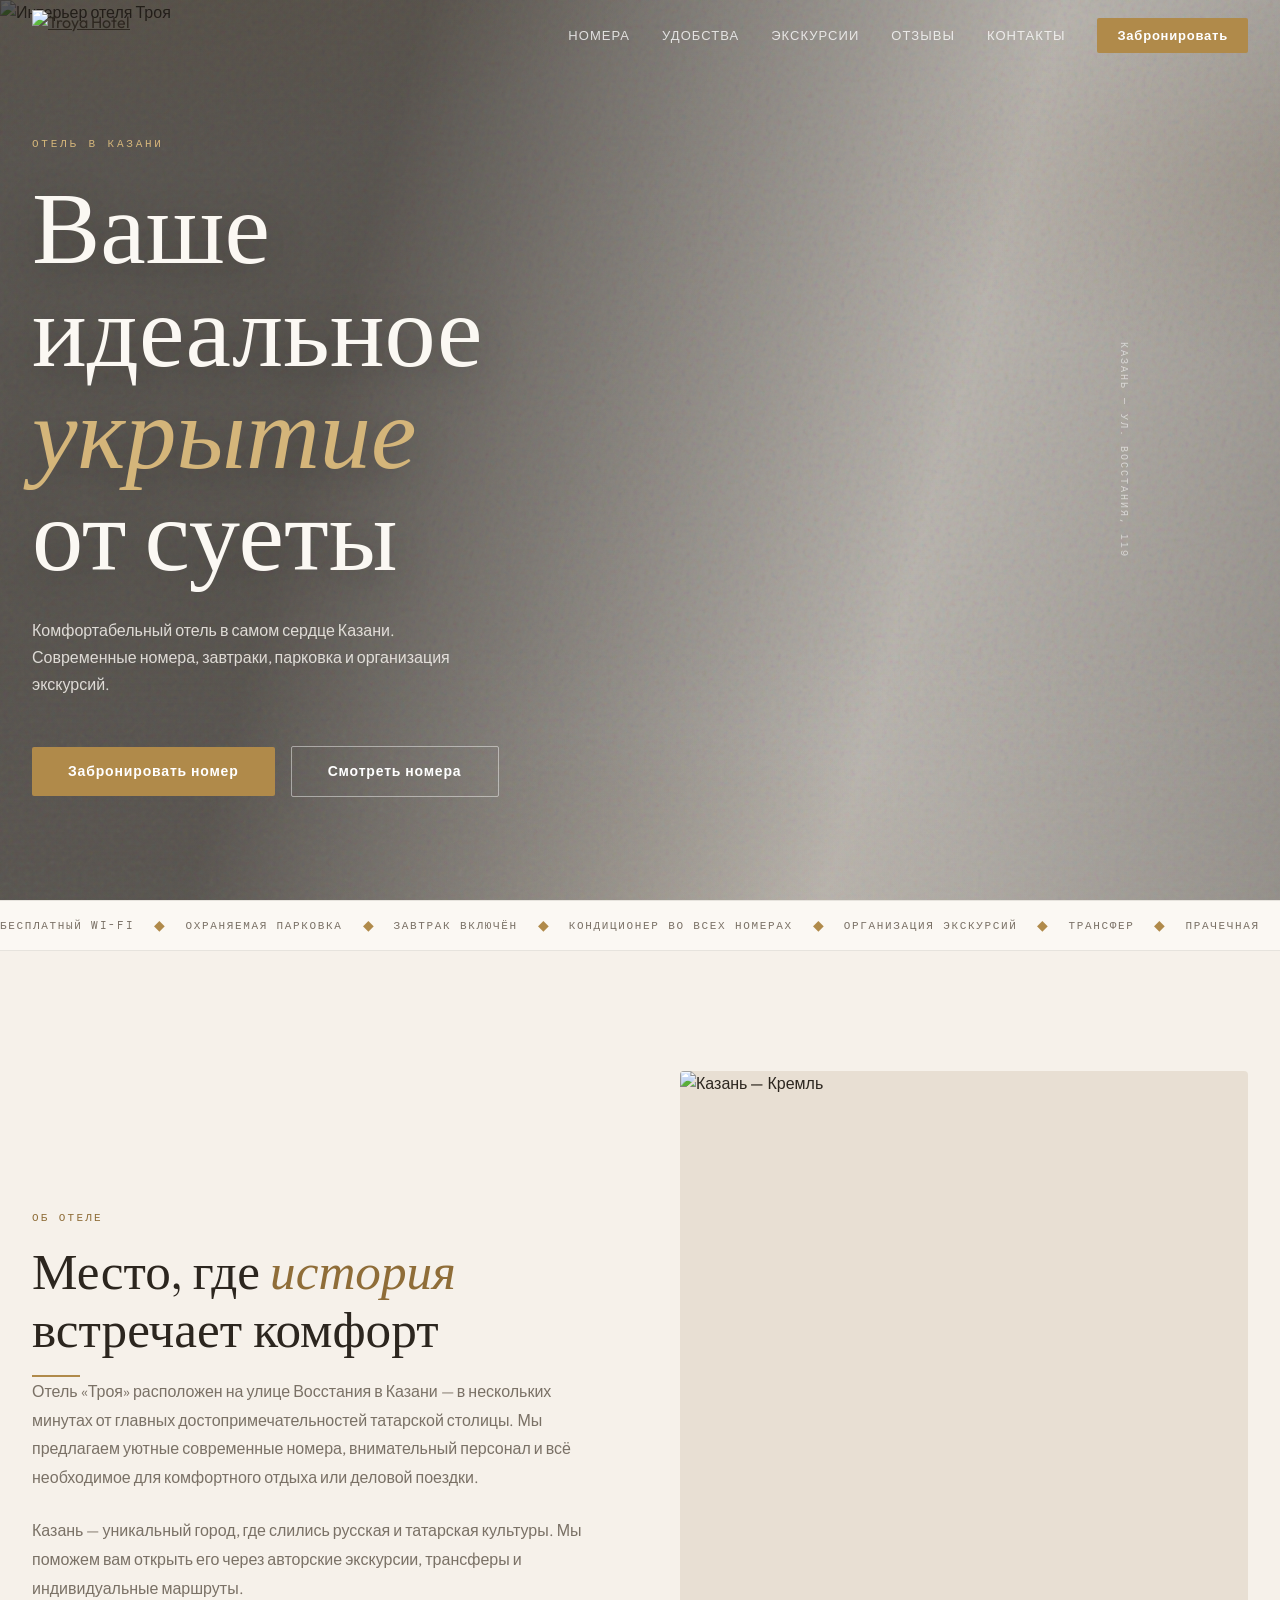
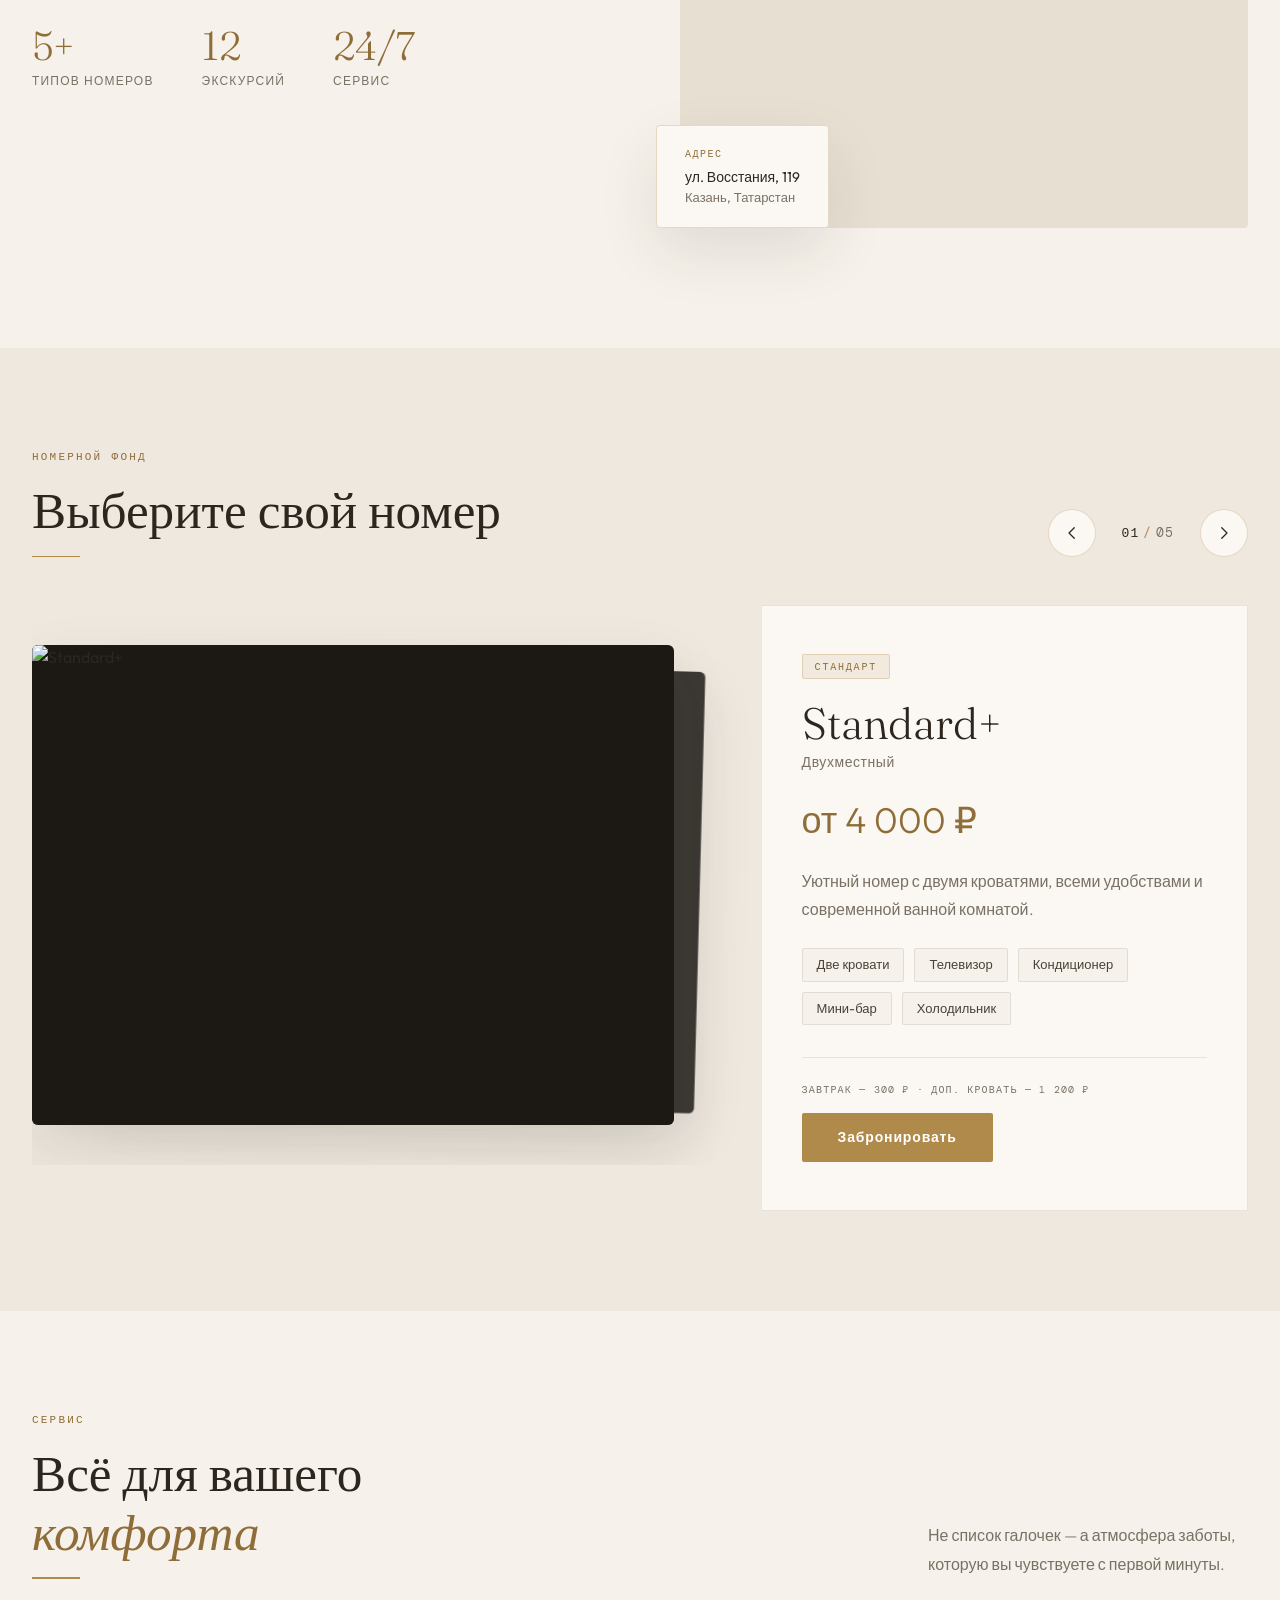
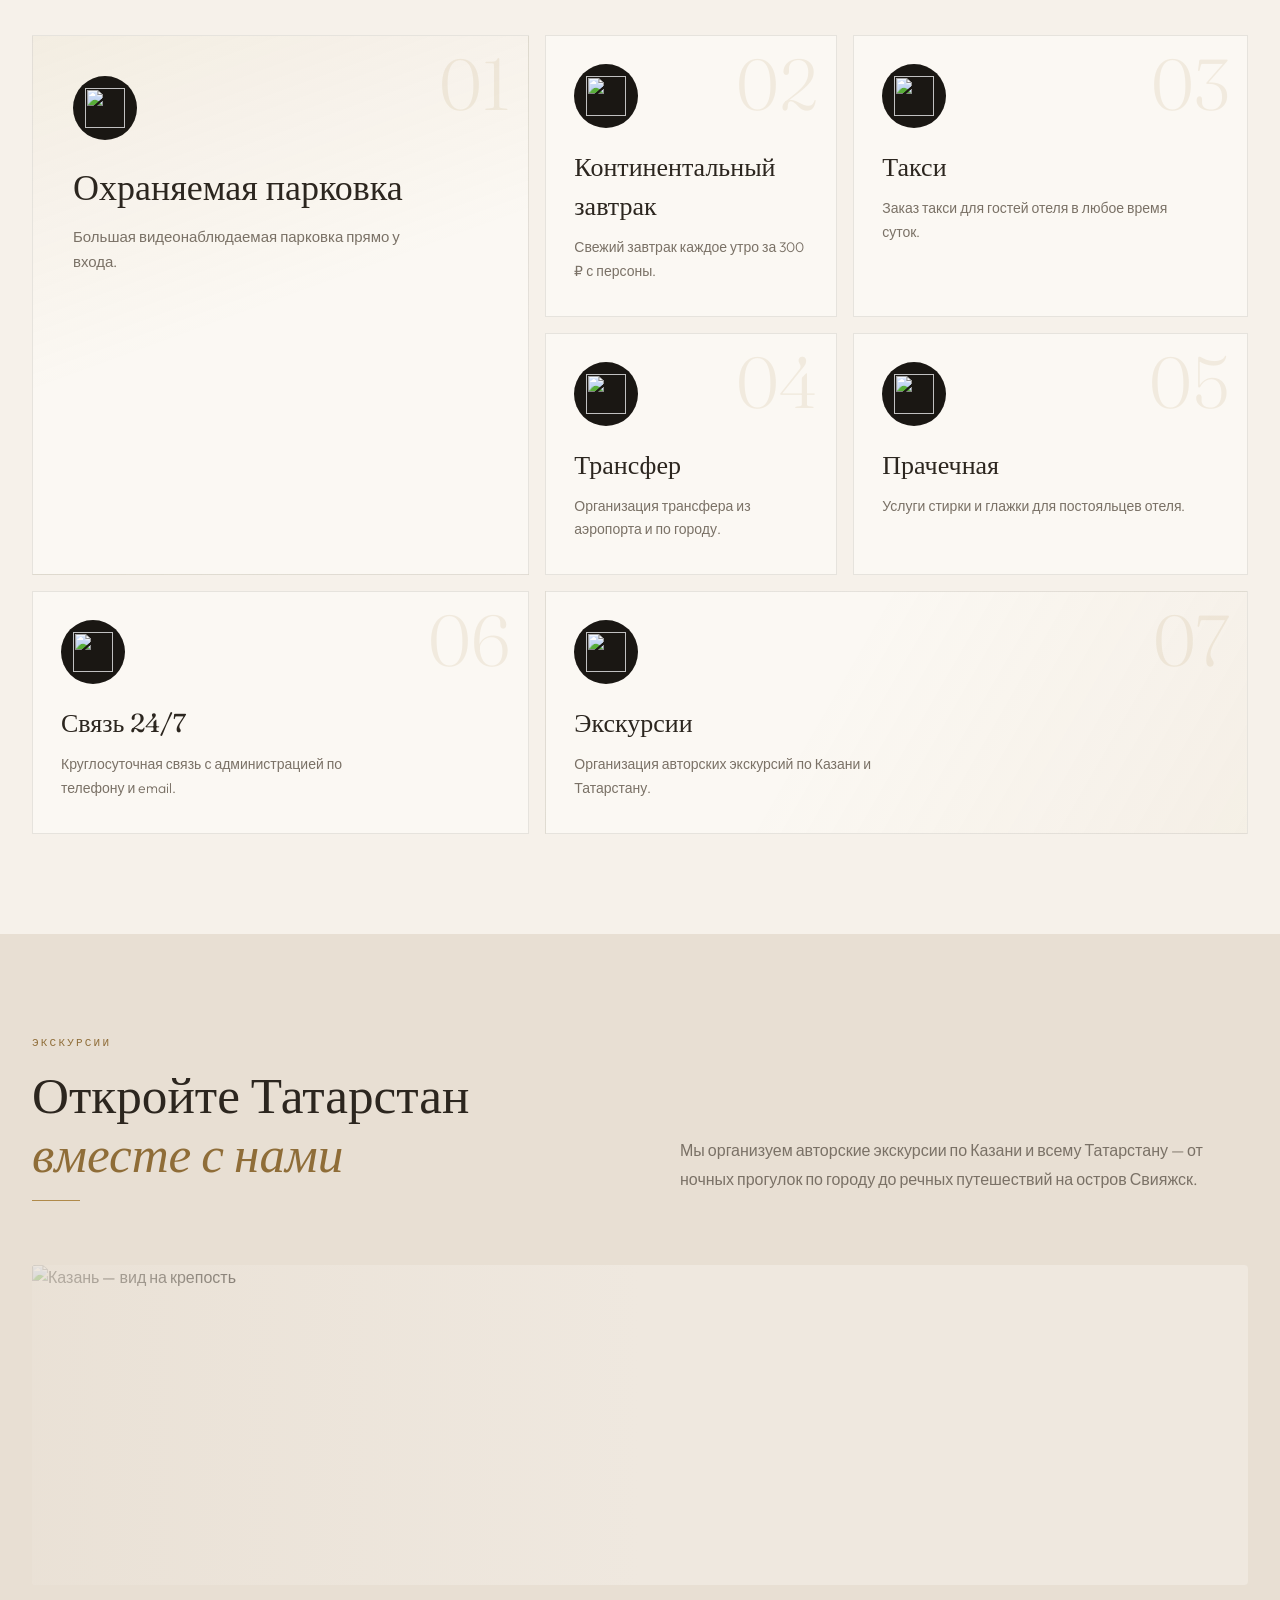
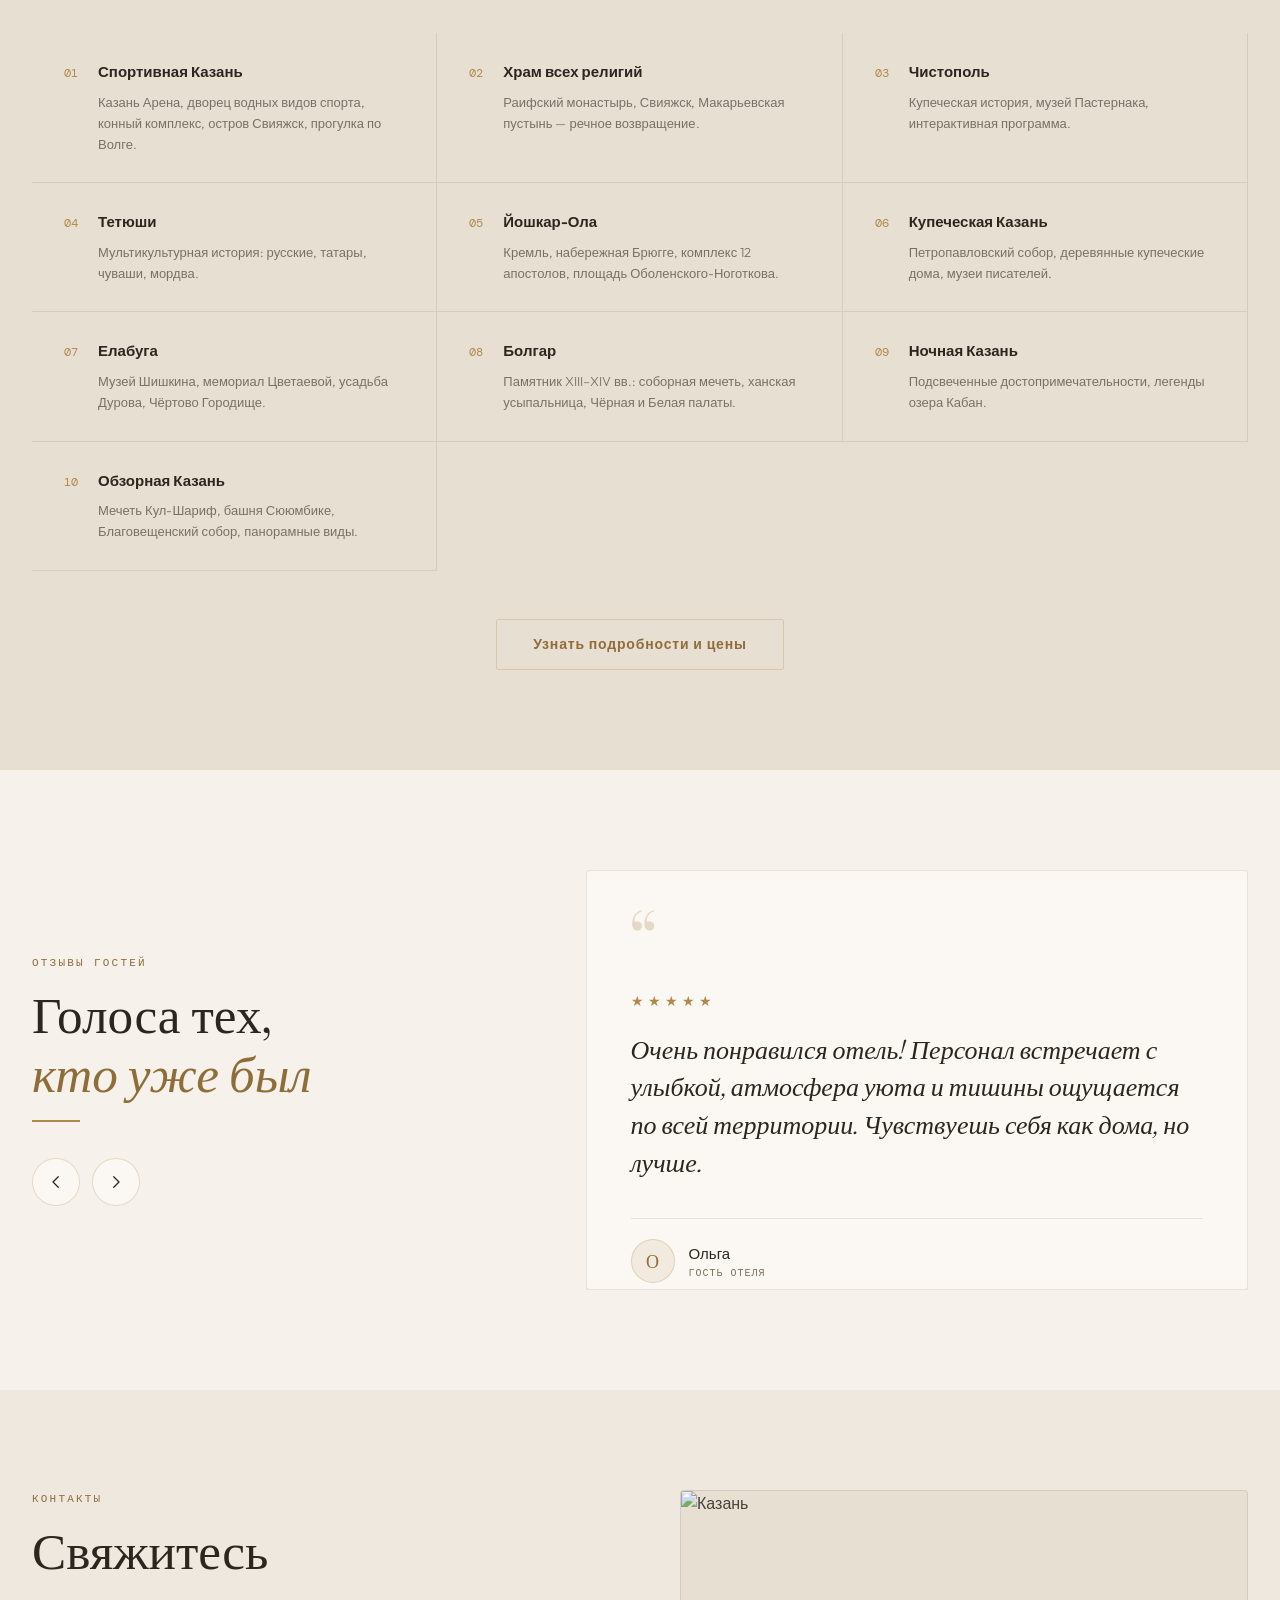
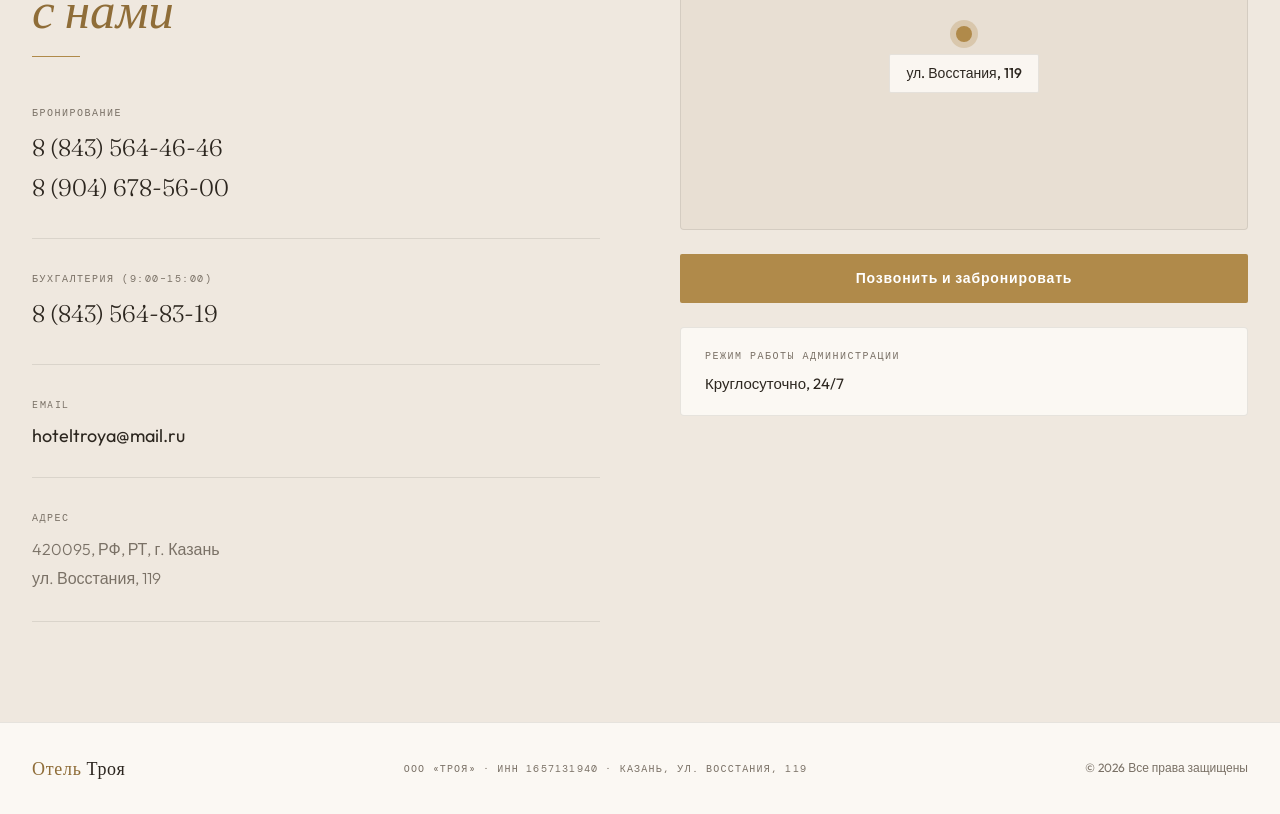
==== commit 19fc1e65: "правки мобилки" ====
--- a/index.html
+++ b/index.html
@@ -52,6 +52,10 @@
         />
       </div>
       <nav class="menu-overlay__nav" id="nav">
+        <button type="button" class="menu-overlay__close" id="menu-close" aria-label="Закрыть меню">
+          <span></span>
+          <span></span>
+        </button>
         <a href="#rooms" class="menu-overlay__link" data-i="01"><span>Номера</span></a>
         <a href="#amenities" class="menu-overlay__link" data-i="02"><span>Удобства</span></a>
         <a href="#excursions" class="menu-overlay__link" data-i="03"><span>Экскурсии</span></a>
@@ -174,9 +178,17 @@
             <h2 class="heading gold-line">Выберите свой номер</h2>
           </div>
           <div class="rooms__controls">
-            <button type="button" class="slider-nav" id="rooms-prev" aria-label="Предыдущий номер">‹</button>
+            <button type="button" class="slider-nav" id="rooms-prev" aria-label="Предыдущий номер">
+              <svg viewBox="0 0 24 24" aria-hidden="true" focusable="false">
+                <path d="M15 5L8 12l7 7" />
+              </svg>
+            </button>
             <span class="rooms__counter"><b id="rooms-current">01</b><i>/</i><span id="rooms-total">05</span></span>
-            <button type="button" class="slider-nav" id="rooms-next" aria-label="Следующий номер">›</button>
+            <button type="button" class="slider-nav" id="rooms-next" aria-label="Следующий номер">
+              <svg viewBox="0 0 24 24" aria-hidden="true" focusable="false">
+                <path d="M9 5l7 7-7 7" />
+              </svg>
+            </button>
           </div>
         </div>
       </div>
@@ -259,8 +271,16 @@
             Голоса тех,<br /><em>кто уже был</em>
           </h2>
           <div class="reviews__controls">
-            <button type="button" class="slider-nav" id="reviews-prev" aria-label="Предыдущий отзыв">‹</button>
-            <button type="button" class="slider-nav" id="reviews-next" aria-label="Следующий отзыв">›</button>
+            <button type="button" class="slider-nav" id="reviews-prev" aria-label="Предыдущий отзыв">
+              <svg viewBox="0 0 24 24" aria-hidden="true" focusable="false">
+                <path d="M15 5L8 12l7 7" />
+              </svg>
+            </button>
+            <button type="button" class="slider-nav" id="reviews-next" aria-label="Следующий отзыв">
+              <svg viewBox="0 0 24 24" aria-hidden="true" focusable="false">
+                <path d="M9 5l7 7-7 7" />
+              </svg>
+            </button>
           </div>
         </div>
 
--- a/css/styles.css
+++ b/css/styles.css
@@ -232,16 +232,31 @@
 .slider-nav {
   width: 48px;
   height: 48px;
+  padding: 0;
   border-radius: 50%;
   border: 1px solid var(--line-gold);
   background: var(--bg-white);
   color: var(--ink);
-  font-size: 22px;
-  line-height: 1;
   display: inline-flex;
   align-items: center;
   justify-content: center;
+  flex-shrink: 0;
+  line-height: 0;
   transition: background 0.25s ease, color 0.25s ease, transform 0.25s ease;
+}
+
+.slider-nav svg {
+  width: 18px;
+  height: 18px;
+  display: block;
+}
+
+.slider-nav svg path {
+  fill: none;
+  stroke: currentColor;
+  stroke-width: 1.7;
+  stroke-linecap: round;
+  stroke-linejoin: round;
 }
 
 .slider-nav:hover {
@@ -553,6 +568,53 @@
 
 .menu-overlay.is-open .menu-overlay__meta {
   opacity: 1;
+}
+
+.menu-overlay__close {
+  position: absolute;
+  top: max(16px, env(safe-area-inset-top));
+  right: 20px;
+  z-index: 3;
+  width: 48px;
+  height: 48px;
+  padding: 0;
+  border-radius: 50%;
+  border: 1px solid var(--line-gold);
+  background: var(--bg-white);
+  color: var(--ink);
+  display: flex;
+  align-items: center;
+  justify-content: center;
+  opacity: 0;
+  transform: scale(0.86);
+  transition: opacity 0.3s ease 0.12s, transform 0.35s var(--ease) 0.12s, background 0.25s ease, color 0.25s ease;
+}
+
+.menu-overlay.is-open .menu-overlay__close {
+  opacity: 1;
+  transform: scale(1);
+}
+
+.menu-overlay__close span {
+  position: absolute;
+  width: 16px;
+  height: 1.5px;
+  background: currentColor;
+  border-radius: 2px;
+}
+
+.menu-overlay__close span:first-child {
+  transform: rotate(45deg);
+}
+
+.menu-overlay__close span:last-child {
+  transform: rotate(-45deg);
+}
+
+.menu-overlay__close:hover {
+  background: var(--gold);
+  color: #fff;
+  border-color: var(--gold);
 }
 
 /* Hero */
@@ -1238,6 +1300,7 @@
 
 .reviews__controls {
   display: flex;
+  align-items: center;
   gap: 12px;
   margin-top: 36px;
 }
@@ -1251,6 +1314,14 @@
   min-height: 420px;
   perspective: 1400px;
   overflow: hidden;
+  cursor: grab;
+  user-select: none;
+  -webkit-user-select: none;
+  touch-action: pan-y;
+}
+
+.reviews-deck:active {
+  cursor: grabbing;
 }
 
 .review-card {
@@ -1267,6 +1338,7 @@
     filter 0.45s ease;
   display: flex;
   flex-direction: column;
+  touch-action: pan-y;
 }
 
 .review-card.is-active {
@@ -1903,8 +1975,11 @@
   }
 
   .hero {
-    padding: calc(var(--header-h) + 24px) 0 72px;
-    min-height: auto;
+    min-height: 100vh;
+    min-height: 100dvh;
+    min-height: 100svh;
+    height: 100svh;
+    padding: calc(var(--header-h) + 16px) 0 32px;
   }
 
   .hero__title {
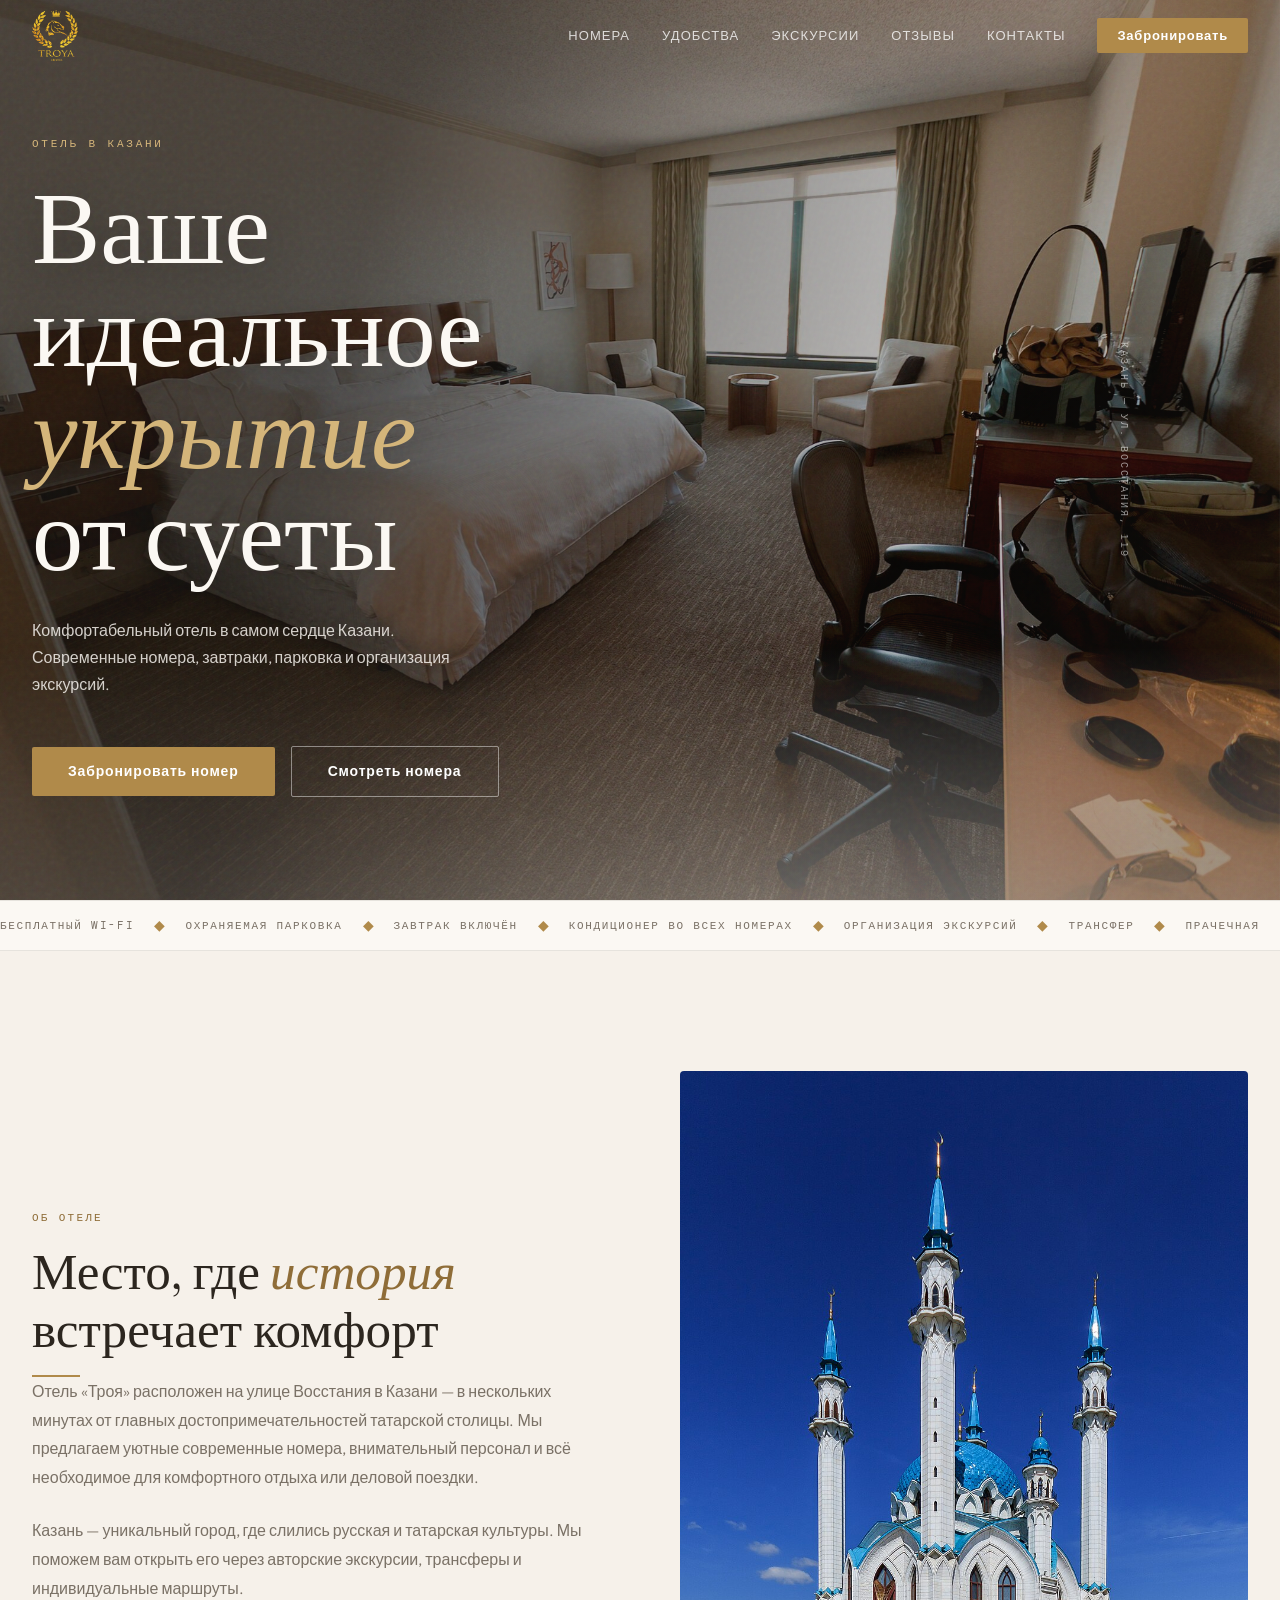
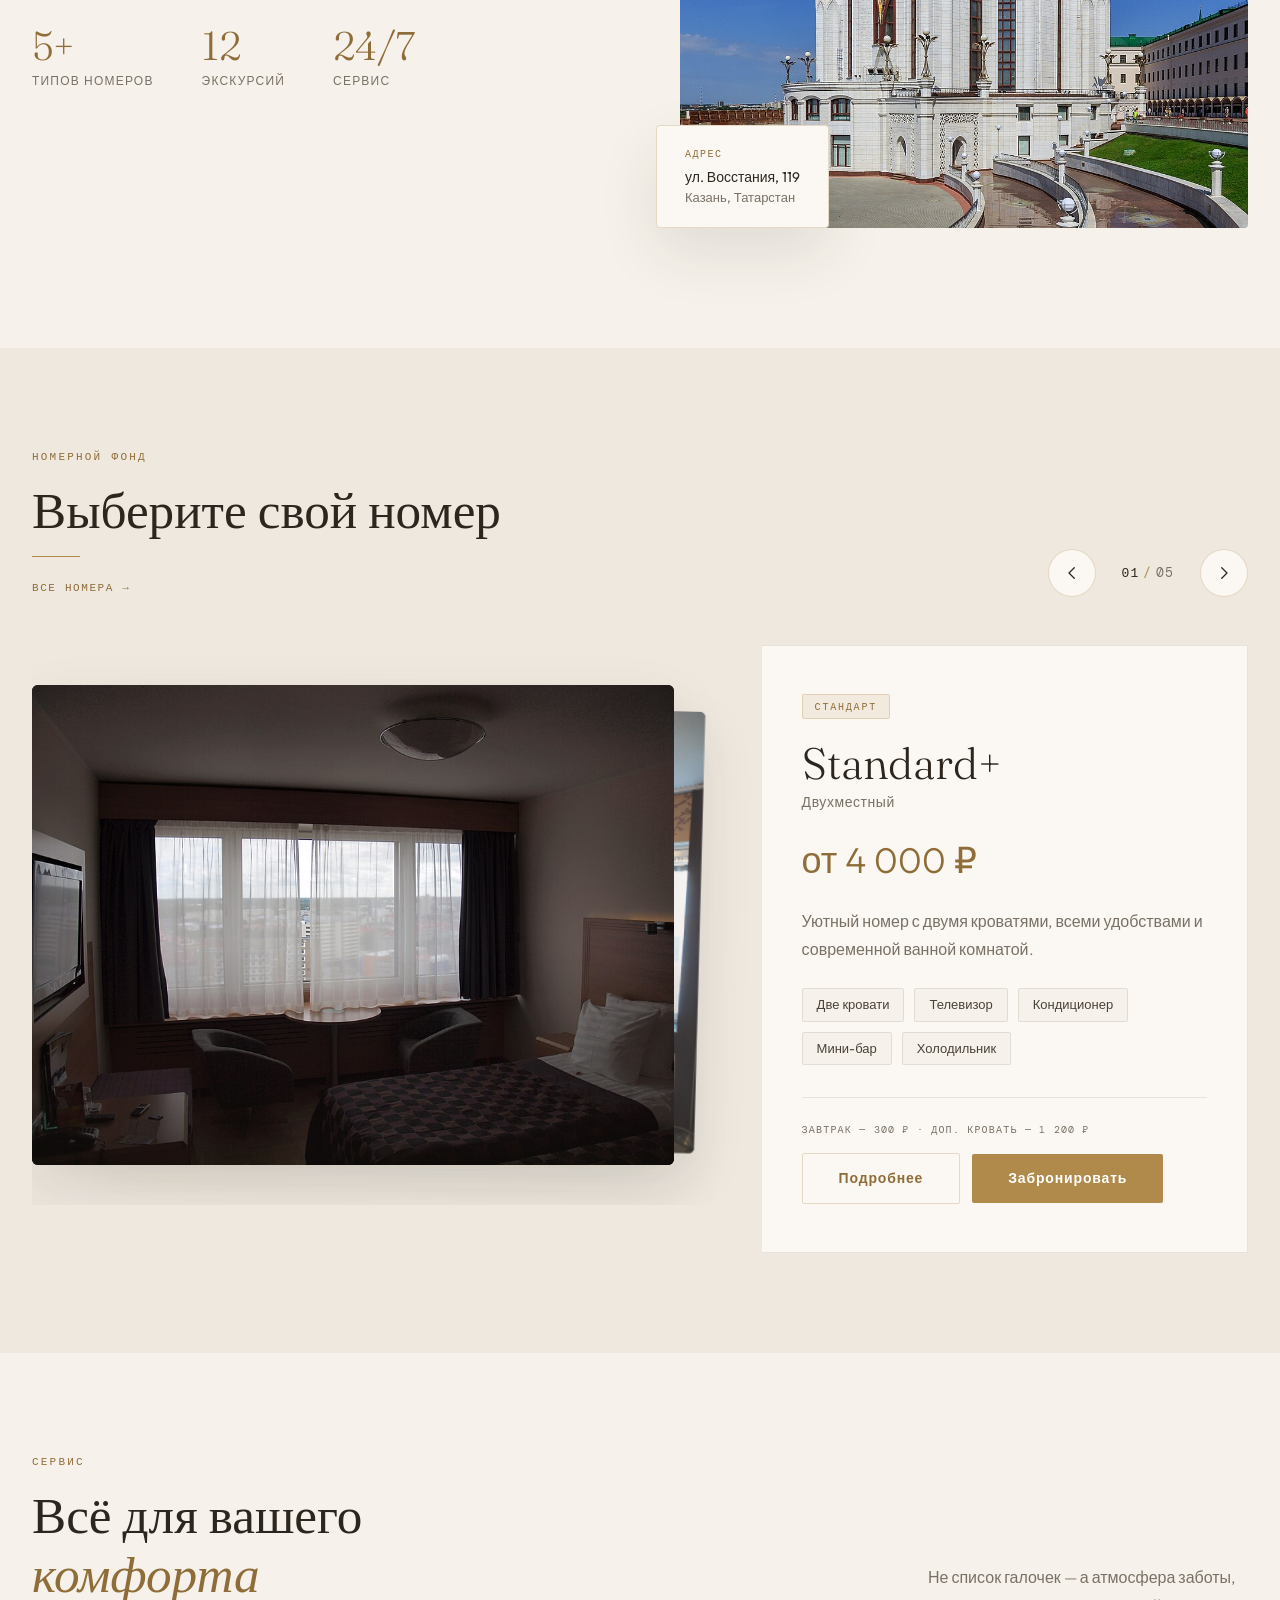
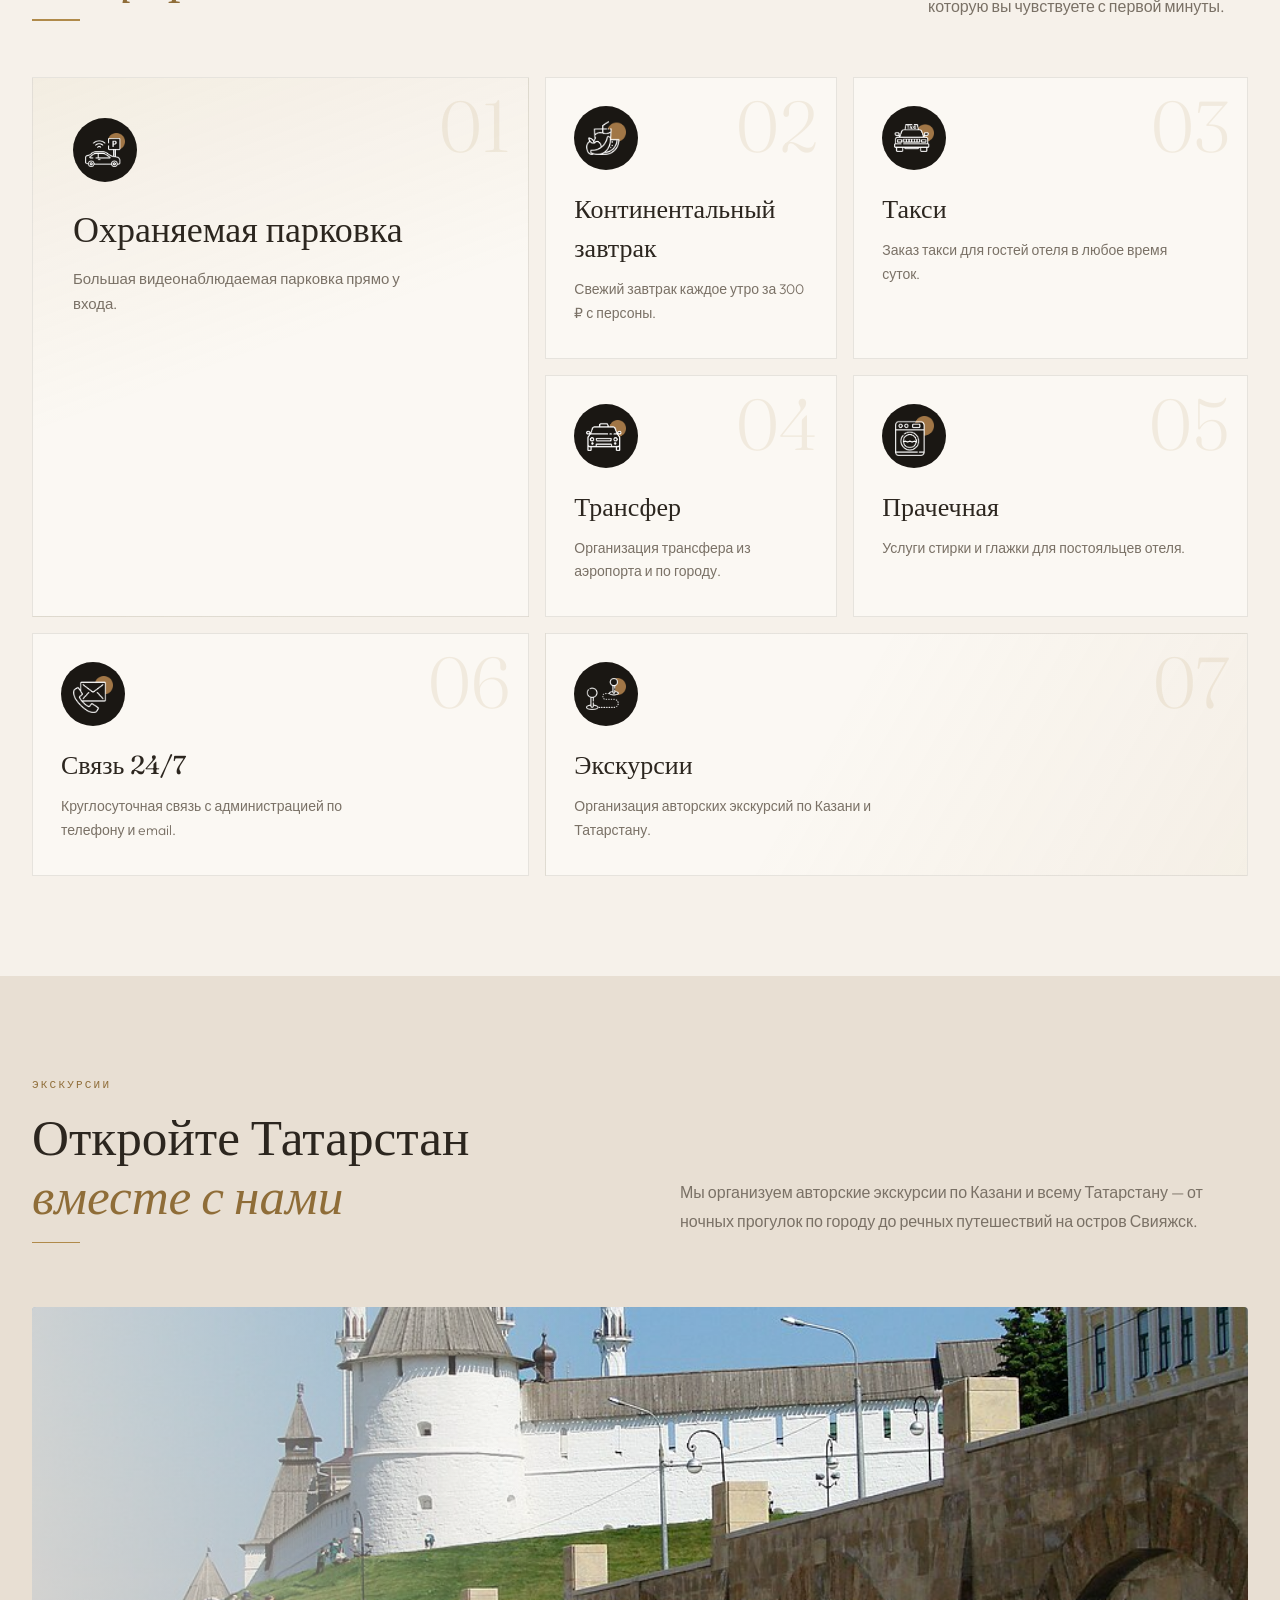
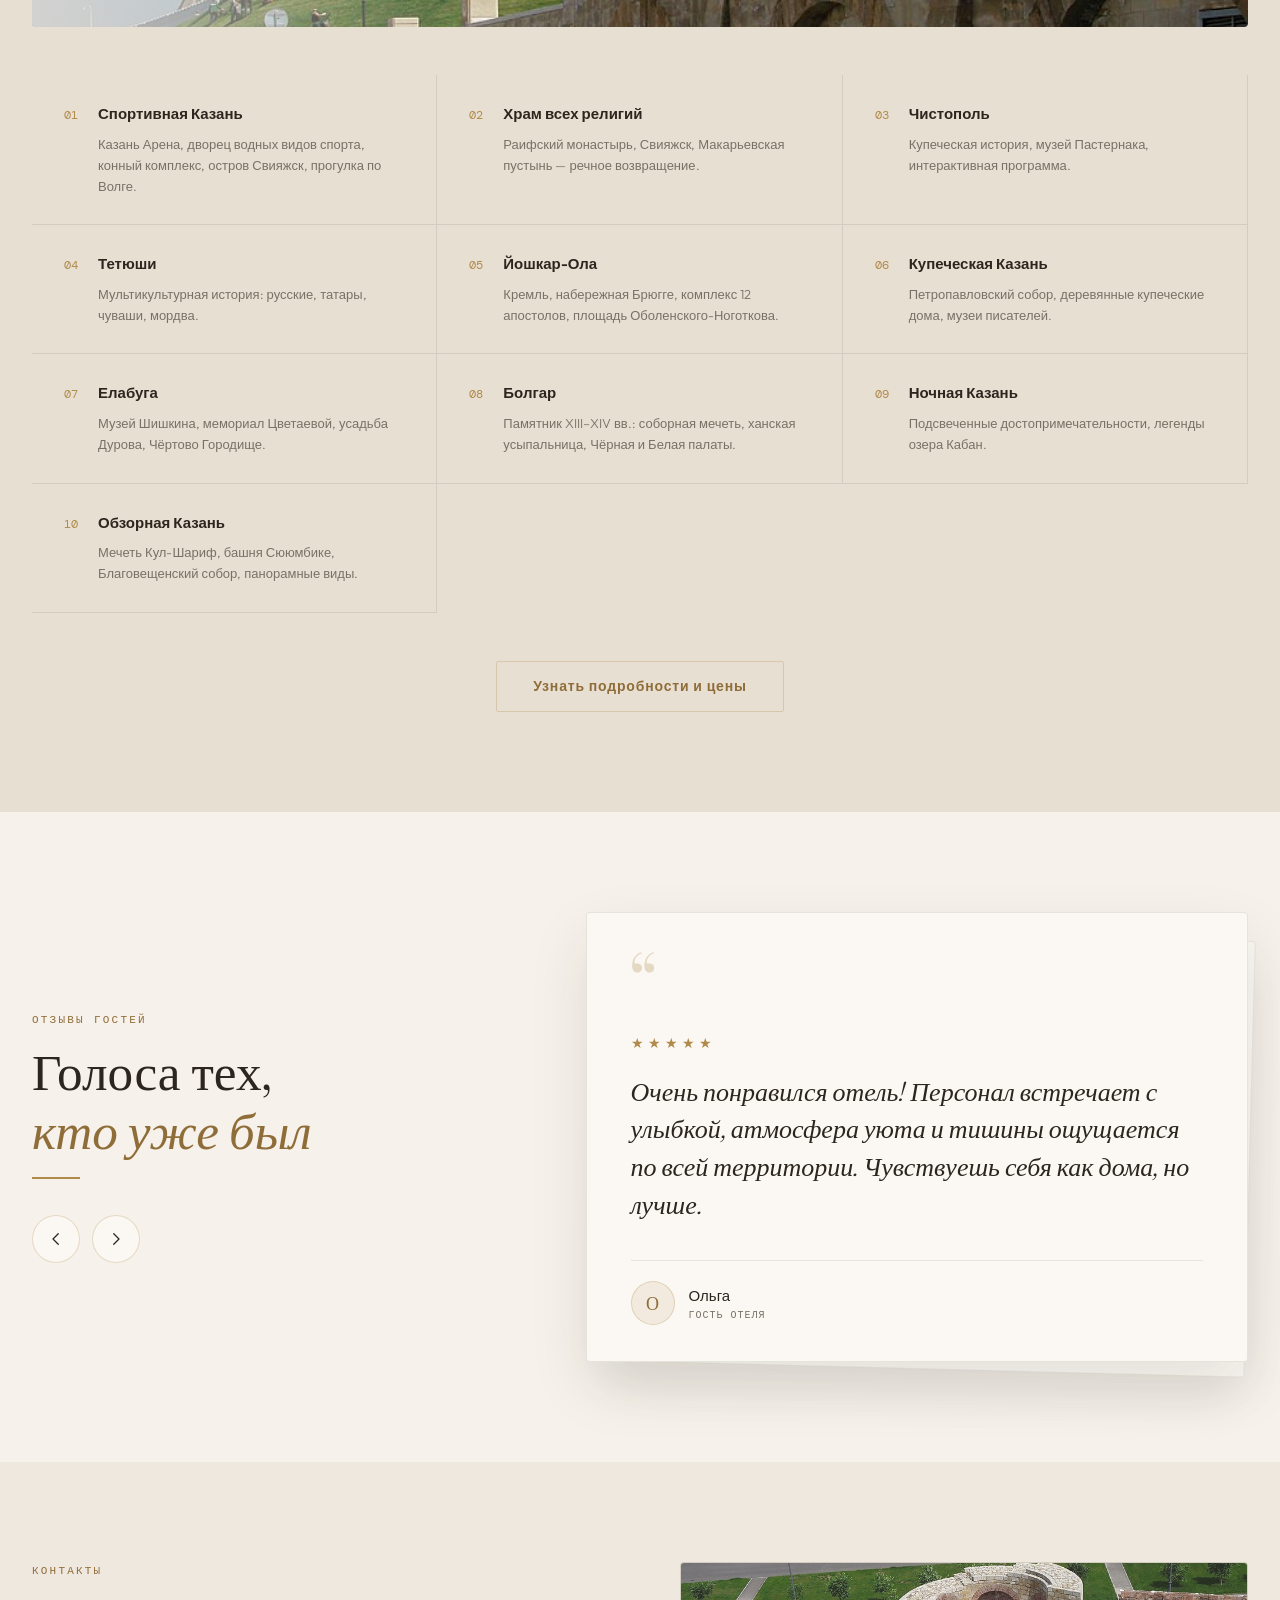
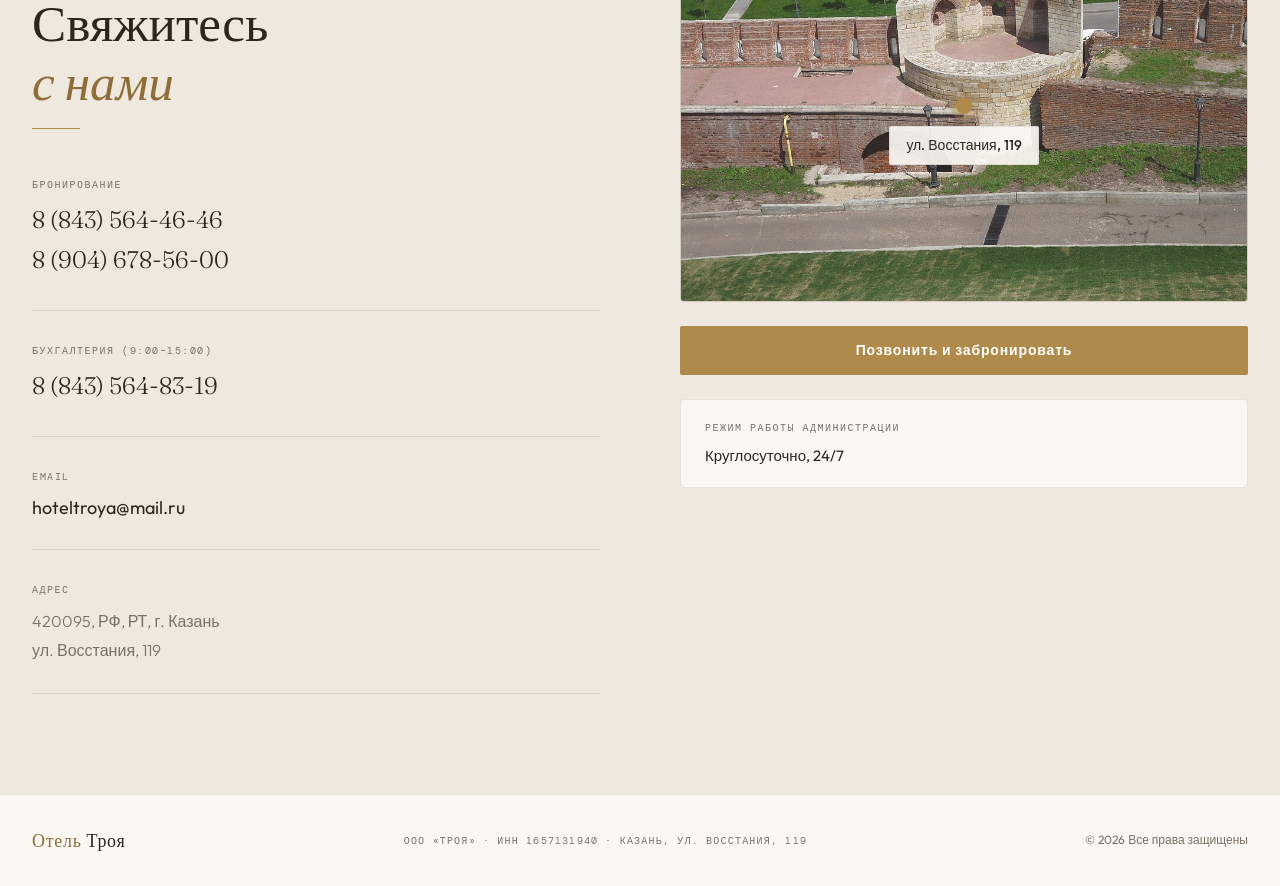
==== commit a3684b92: "добавил каталог и деталки" ====
--- a/index.html
+++ b/index.html
@@ -19,12 +19,12 @@
     <!-- Header -->
     <header class="header" id="header">
       <div class="container header__inner">
-        <a href="#" class="header__logo">
+        <a href="index.html" class="header__logo">
           <img src="assets/logo.png" alt="Troya Hotel" class="header__logo-img" />
         </a>
 
         <nav class="header__nav header__nav--desktop">
-          <a href="#rooms" class="nav-link">Номера</a>
+          <a href="rooms.html" class="nav-link">Номера</a>
           <a href="#amenities" class="nav-link">Удобства</a>
           <a href="#excursions" class="nav-link">Экскурсии</a>
           <a href="#reviews" class="nav-link">Отзывы</a>
@@ -47,7 +47,7 @@
       <div class="menu-overlay__wash"></div>
       <div class="menu-overlay__photo">
         <img
-          src="https://images.unsplash.com/photo-1566073771259-6a8506099945?w=900&h=1200&fit=crop&auto=format"
+          src="assets/photos/menu.jpg"
           alt=""
         />
       </div>
@@ -56,7 +56,7 @@
           <span></span>
           <span></span>
         </button>
-        <a href="#rooms" class="menu-overlay__link" data-i="01"><span>Номера</span></a>
+        <a href="rooms.html" class="menu-overlay__link" data-i="01"><span>Номера</span></a>
         <a href="#amenities" class="menu-overlay__link" data-i="02"><span>Удобства</span></a>
         <a href="#excursions" class="menu-overlay__link" data-i="03"><span>Экскурсии</span></a>
         <a href="#reviews" class="menu-overlay__link" data-i="04"><span>Отзывы</span></a>
@@ -71,7 +71,7 @@
       <div class="hero__bg">
         <img
           class="hero__img"
-          src="https://images.unsplash.com/photo-1611892440504-42a792e24d32?w=1800&h=1200&fit=crop&auto=format"
+          src="assets/photos/hero.jpg"
           alt="Интерьер отеля Троя"
         />
         <div class="hero__overlay"></div>
@@ -93,7 +93,7 @@
         </p>
         <div class="hero__actions anim-up" style="--d: 0.9s">
           <button type="button" class="btn btn--gold" data-open-modal>Забронировать номер</button>
-          <a href="#rooms" class="btn btn--ghost">Смотреть номера</a>
+          <a href="rooms.html" class="btn btn--ghost">Смотреть номера</a>
         </div>
       </div>
     </section>
@@ -156,7 +156,7 @@
         <div class="about__media reveal-right">
           <div class="about__img-wrap">
             <img
-              src="https://images.unsplash.com/photo-1766777596127-ad864f0d27ad?w=700&h=950&fit=crop&auto=format"
+              src="assets/photos/about.jpg"
               alt="Казань — Кремль"
             />
           </div>
@@ -176,6 +176,7 @@
           <div>
             <p class="eyebrow">Номерной фонд</p>
             <h2 class="heading gold-line">Выберите свой номер</h2>
+            <p class="rooms__all"><a href="rooms.html">Все номера →</a></p>
           </div>
           <div class="rooms__controls">
             <button type="button" class="slider-nav" id="rooms-prev" aria-label="Предыдущий номер">
@@ -204,7 +205,10 @@
           <div class="rooms__features" id="room-features"></div>
           <div class="rooms__footer">
             <p class="rooms__note">Завтрак — 300 ₽ · Доп. кровать — 1 200 ₽</p>
-            <button type="button" class="btn btn--gold" id="room-book">Забронировать</button>
+            <div class="rooms__footer-actions">
+              <a class="btn btn--outline" id="room-more" href="rooms.html">Подробнее</a>
+              <button type="button" class="btn btn--gold" id="room-book">Забронировать</button>
+            </div>
           </div>
         </div>
       </div>
@@ -248,7 +252,7 @@
 
         <div class="excursions__photo reveal delay-200">
           <img
-            src="https://images.unsplash.com/photo-1777138388693-8d692c865526?w=1400&h=400&fit=crop&auto=format"
+            src="assets/photos/excursions.jpg"
             alt="Казань — вид на крепость"
           />
           <div class="excursions__photo-fade"></div>
@@ -322,7 +326,7 @@
         <div class="contact__aside reveal-right">
           <div class="contact__map">
             <img
-              src="https://images.unsplash.com/photo-1764470729410-4336faf28051?w=700&h=400&fit=crop&auto=format"
+              src="assets/photos/contact.jpg"
               alt="Казань"
             />
             <div class="contact__map-pin">
@@ -342,7 +346,7 @@
     <!-- Footer -->
     <footer class="footer">
       <div class="container footer__inner">
-        <a href="#" class="footer__brand">Отель <span>Троя</span></a>
+        <a href="index.html" class="footer__brand">Отель <span>Троя</span></a>
         <p class="footer__meta">ООО «ТРОЯ» · ИНН 1657131940 · Казань, ул. Восстания, 119</p>
         <p class="footer__copy">© 2026 Все права защищены</p>
       </div>
--- a/css/styles.css
+++ b/css/styles.css
@@ -884,6 +884,23 @@
   margin-bottom: 48px;
 }
 
+.rooms__all {
+  margin-top: 16px;
+}
+
+.rooms__all a {
+  font-family: var(--font-mono);
+  font-size: 11px;
+  letter-spacing: 0.14em;
+  text-transform: uppercase;
+  color: var(--gold-deep);
+  text-decoration: none;
+}
+
+.rooms__all a:hover {
+  color: var(--gold);
+}
+
 .rooms__controls {
   display: flex;
   align-items: center;
@@ -1063,6 +1080,13 @@
   padding-top: 24px;
 }
 
+.rooms__footer-actions {
+  display: flex;
+  flex-wrap: wrap;
+  gap: 12px;
+  align-items: center;
+}
+
 .rooms__note {
   font-family: var(--font-mono);
   font-size: 10px;
@@ -1311,9 +1335,8 @@
 
 .reviews-deck {
   position: relative;
-  min-height: 420px;
+  min-height: 450px;
   perspective: 1400px;
-  overflow: hidden;
   cursor: grab;
   user-select: none;
   -webkit-user-select: none;
@@ -1859,6 +1882,392 @@
   transition-delay: 0.4s;
 }
 
+/* Inner pages */
+.hero--page {
+  min-height: 72vh;
+  min-height: 72dvh;
+  padding: calc(var(--header-h) + 48px) 0 72px;
+}
+
+.hero--page .hero__title {
+  max-width: 780px;
+}
+
+.crumbs {
+  display: flex;
+  flex-wrap: wrap;
+  align-items: center;
+  gap: 10px;
+  font-family: var(--font-mono);
+  font-size: 10px;
+  letter-spacing: 0.16em;
+  text-transform: uppercase;
+  color: rgba(255, 255, 255, 0.55);
+  margin-bottom: 28px;
+}
+
+.crumbs a {
+  color: rgba(255, 255, 255, 0.72);
+  text-decoration: none;
+}
+
+.crumbs a:hover {
+  color: var(--gold-light);
+}
+
+.crumbs span {
+  opacity: 0.45;
+}
+
+.room-catalog {
+  padding: 0;
+}
+
+.room-band {
+  display: grid;
+  grid-template-columns: 1.15fr 0.85fr;
+  min-height: 640px;
+  background: var(--bg);
+}
+
+.room-band--mist {
+  background: var(--bg-mist);
+}
+
+.room-band--sand {
+  background: var(--bg-sand);
+}
+
+.room-band--flip .room-band__media {
+  order: 2;
+}
+
+.room-band__media {
+  position: relative;
+  min-height: 640px;
+  overflow: hidden;
+  background: #1c1814;
+}
+
+.room-band__media img {
+  width: 100%;
+  height: 100%;
+  object-fit: cover;
+  position: absolute;
+  inset: 0;
+  transition: transform 1.2s var(--ease);
+}
+
+.room-band:hover .room-band__media img {
+  transform: scale(1.04);
+}
+
+.room-band__media::after {
+  content: "";
+  position: absolute;
+  inset: 0;
+  background: linear-gradient(to top, rgba(28, 24, 20, 0.35), transparent 42%);
+  pointer-events: none;
+}
+
+.room-band__index {
+  position: absolute;
+  left: 28px;
+  bottom: 20px;
+  z-index: 2;
+  font-family: var(--font-display);
+  font-size: clamp(72px, 10vw, 140px);
+  font-weight: 300;
+  line-height: 0.8;
+  color: rgba(251, 248, 243, 0.18);
+  pointer-events: none;
+}
+
+.room-band__body {
+  padding: 72px 56px;
+  display: flex;
+  flex-direction: column;
+  justify-content: center;
+}
+
+.room-band__sub {
+  font-size: 15px;
+  color: var(--muted);
+  letter-spacing: 0.04em;
+  margin: 8px 0 20px;
+}
+
+.room-band__price {
+  font-family: var(--font-display);
+  font-size: clamp(32px, 3.4vw, 44px);
+  font-weight: 300;
+  color: var(--gold-deep);
+  margin-bottom: 20px;
+}
+
+.room-band__price small {
+  font-family: var(--font-mono);
+  font-size: 11px;
+  letter-spacing: 0.12em;
+  text-transform: uppercase;
+  color: var(--muted);
+  margin-left: 10px;
+}
+
+.room-band__facts {
+  display: grid;
+  grid-template-columns: repeat(3, 1fr);
+  gap: 16px;
+  margin: 8px 0 36px;
+  padding: 20px 0;
+  border-top: 1px solid var(--line);
+  border-bottom: 1px solid var(--line);
+  list-style: none;
+}
+
+.room-band__facts li {
+  display: flex;
+  flex-direction: column;
+  gap: 4px;
+}
+
+.room-band__facts b {
+  font-family: var(--font-display);
+  font-size: 28px;
+  font-weight: 300;
+  color: var(--ink);
+  line-height: 1;
+}
+
+.room-band__facts span {
+  font-family: var(--font-mono);
+  font-size: 10px;
+  letter-spacing: 0.12em;
+  text-transform: uppercase;
+  color: var(--muted);
+}
+
+.room-band__actions {
+  display: flex;
+  flex-wrap: wrap;
+  gap: 12px;
+}
+
+.room-detail {
+  display: grid;
+  grid-template-columns: 1.15fr 0.85fr;
+  gap: 72px;
+  align-items: start;
+}
+
+.room-detail__lead {
+  font-family: var(--font-display);
+  font-size: clamp(22px, 2.6vw, 30px);
+  font-weight: 300;
+  font-style: italic;
+  line-height: 1.4;
+  color: var(--ink);
+  margin-bottom: 28px;
+}
+
+.room-facts {
+  display: grid;
+  grid-template-columns: repeat(3, 1fr);
+  gap: 20px;
+  margin: 36px 0 8px;
+}
+
+.room-facts__item {
+  padding: 22px 20px;
+  background: var(--bg-white);
+  border: 1px solid var(--line);
+}
+
+.room-facts__item b {
+  display: block;
+  font-family: var(--font-display);
+  font-size: 32px;
+  font-weight: 300;
+  color: var(--gold-deep);
+  line-height: 1;
+  margin-bottom: 8px;
+}
+
+.room-facts__item span {
+  font-family: var(--font-mono);
+  font-size: 10px;
+  letter-spacing: 0.12em;
+  text-transform: uppercase;
+  color: var(--muted);
+}
+
+.room-bookcard {
+  background: var(--bg-white);
+  border: 1px solid var(--line);
+  padding: 36px 32px;
+  position: sticky;
+  top: calc(var(--header-h) + 24px);
+  box-shadow: var(--shadow);
+}
+
+.room-bookcard__price {
+  font-family: var(--font-display);
+  font-size: 42px;
+  font-weight: 300;
+  color: var(--gold-deep);
+  line-height: 1;
+  margin: 8px 0 6px;
+}
+
+.room-bookcard__price small {
+  display: block;
+  margin-top: 8px;
+  font-family: var(--font-mono);
+  font-size: 10px;
+  letter-spacing: 0.14em;
+  text-transform: uppercase;
+  color: var(--muted);
+}
+
+.room-bookcard__meta {
+  display: flex;
+  flex-wrap: wrap;
+  gap: 8px 18px;
+  margin: 24px 0;
+  padding: 20px 0;
+  border-top: 1px solid var(--line);
+  border-bottom: 1px solid var(--line);
+  font-size: 14px;
+  color: var(--ink-soft);
+}
+
+.room-bookcard__note {
+  font-family: var(--font-mono);
+  font-size: 10px;
+  letter-spacing: 0.12em;
+  text-transform: uppercase;
+  color: var(--muted);
+  margin: 20px 0 24px;
+}
+
+.room-bookcard .btn {
+  width: 100%;
+}
+
+.room-bookcard__phone {
+  display: block;
+  text-align: center;
+  margin-top: 16px;
+  font-size: 14px;
+  color: var(--gold-deep);
+  text-decoration: none;
+}
+
+.room-bookcard__phone:hover {
+  color: var(--gold);
+}
+
+.room-perks {
+  display: grid;
+  grid-template-columns: repeat(2, 1fr);
+  gap: 16px;
+  margin-top: 48px;
+}
+
+.room-catalog-cta {
+  text-align: center;
+  max-width: 640px;
+  margin: 0 auto;
+}
+
+.room-catalog-cta .text {
+  margin-top: 28px;
+}
+
+.room-perk {
+  padding: 28px 26px;
+  background: var(--bg-white);
+  border: 1px solid var(--line);
+}
+
+.room-perk h3 {
+  font-family: var(--font-display);
+  font-size: 22px;
+  font-weight: 400;
+  margin-bottom: 8px;
+}
+
+.room-perk p {
+  font-size: 14px;
+  font-weight: 300;
+  color: var(--muted);
+  line-height: 1.65;
+}
+
+.room-next {
+  display: grid;
+  grid-template-columns: 1fr 1fr;
+}
+
+.room-next__card {
+  position: relative;
+  min-height: 380px;
+  overflow: hidden;
+  text-decoration: none;
+  color: #fff;
+  display: flex;
+  align-items: flex-end;
+}
+
+.room-next__card img {
+  position: absolute;
+  inset: 0;
+  width: 100%;
+  height: 100%;
+  object-fit: cover;
+  transition: transform 1s var(--ease);
+}
+
+.room-next__card:hover img {
+  transform: scale(1.05);
+}
+
+.room-next__card::after {
+  content: "";
+  position: absolute;
+  inset: 0;
+  background: linear-gradient(to top, rgba(28, 24, 20, 0.78), transparent 55%);
+}
+
+.room-next__card div {
+  position: relative;
+  z-index: 1;
+  padding: 36px 32px;
+}
+
+.room-next__card p {
+  font-family: var(--font-mono);
+  font-size: 10px;
+  letter-spacing: 0.16em;
+  text-transform: uppercase;
+  color: var(--gold-light);
+  margin-bottom: 10px;
+}
+
+.room-next__card h3 {
+  font-family: var(--font-display);
+  font-size: clamp(28px, 3vw, 40px);
+  font-weight: 300;
+}
+
+.nav-link.is-current {
+  color: var(--gold-light);
+}
+
+.header.is-scrolled .nav-link.is-current {
+  color: var(--gold-deep);
+}
+
 /* Responsive */
 @media (min-width: 1101px) {
   .about__card {
@@ -1893,6 +2302,36 @@
   .reviews__layout {
     grid-template-columns: 1fr;
     gap: 40px;
+  }
+
+  .room-band,
+  .room-band--flip {
+    grid-template-columns: 1fr;
+  }
+
+  .room-band--flip .room-band__media {
+    order: 0;
+  }
+
+  .room-band__media {
+    min-height: 420px;
+  }
+
+  .room-band__body {
+    padding: 48px 40px 64px;
+  }
+
+  .room-detail {
+    grid-template-columns: 1fr;
+    gap: 40px;
+  }
+
+  .room-bookcard {
+    position: static;
+  }
+
+  .room-next {
+    grid-template-columns: 1fr;
   }
 
   .amenities__mosaic {
@@ -1982,6 +2421,12 @@
     padding: calc(var(--header-h) + 16px) 0 32px;
   }
 
+  .hero--page {
+    height: auto;
+    min-height: 70svh;
+    padding: calc(var(--header-h) + 16px) 0 48px;
+  }
+
   .hero__title {
     font-size: clamp(36px, 11vw, 52px);
     margin-bottom: 20px;
@@ -2046,12 +2491,26 @@
     grid-column: span 1;
   }
 
-  .reviews-deck {
-    min-height: 380px;
-  }
-
   .review-card {
     padding: 32px 24px;
+  }
+
+  .room-band__media {
+    min-height: 300px;
+  }
+
+  .room-band__body {
+    padding: 36px 20px 56px;
+  }
+
+  .room-band__facts,
+  .room-facts,
+  .room-perks {
+    grid-template-columns: 1fr;
+  }
+
+  .room-next__card {
+    min-height: 280px;
   }
 
   .modal {
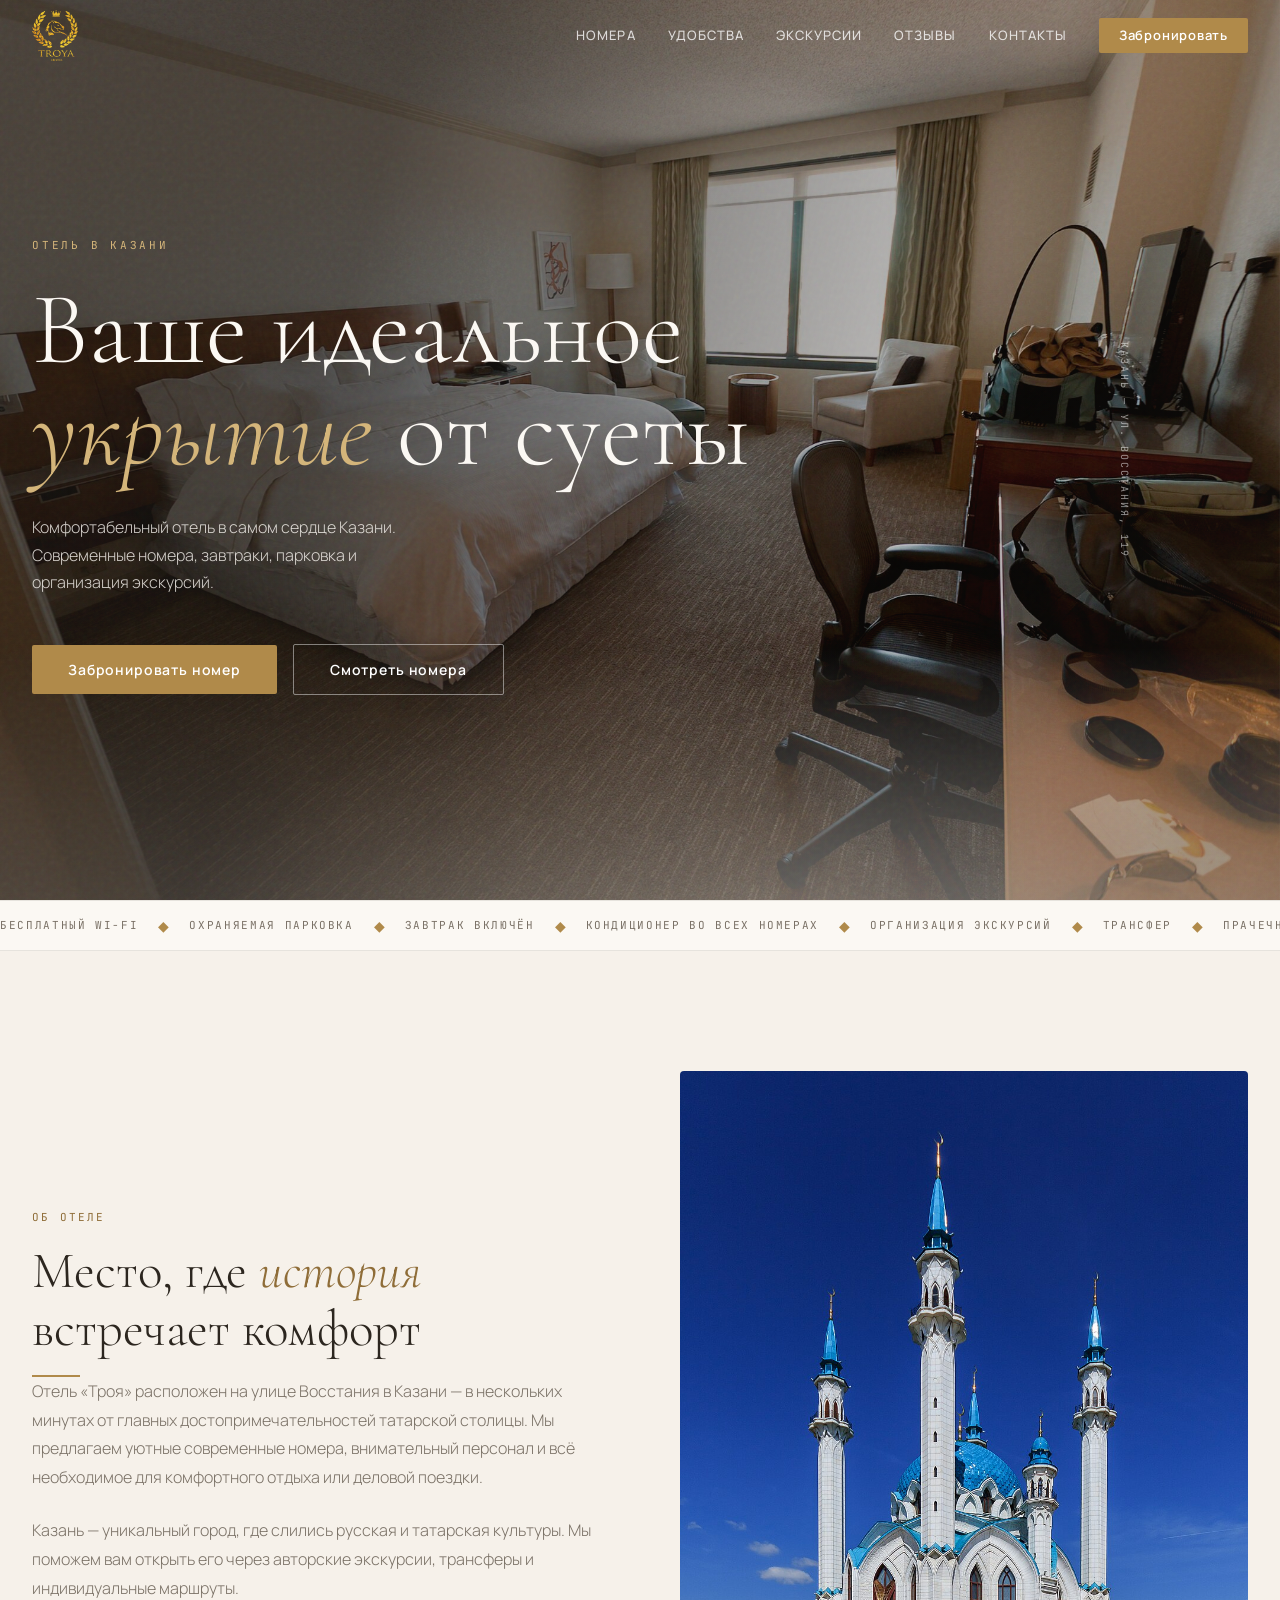
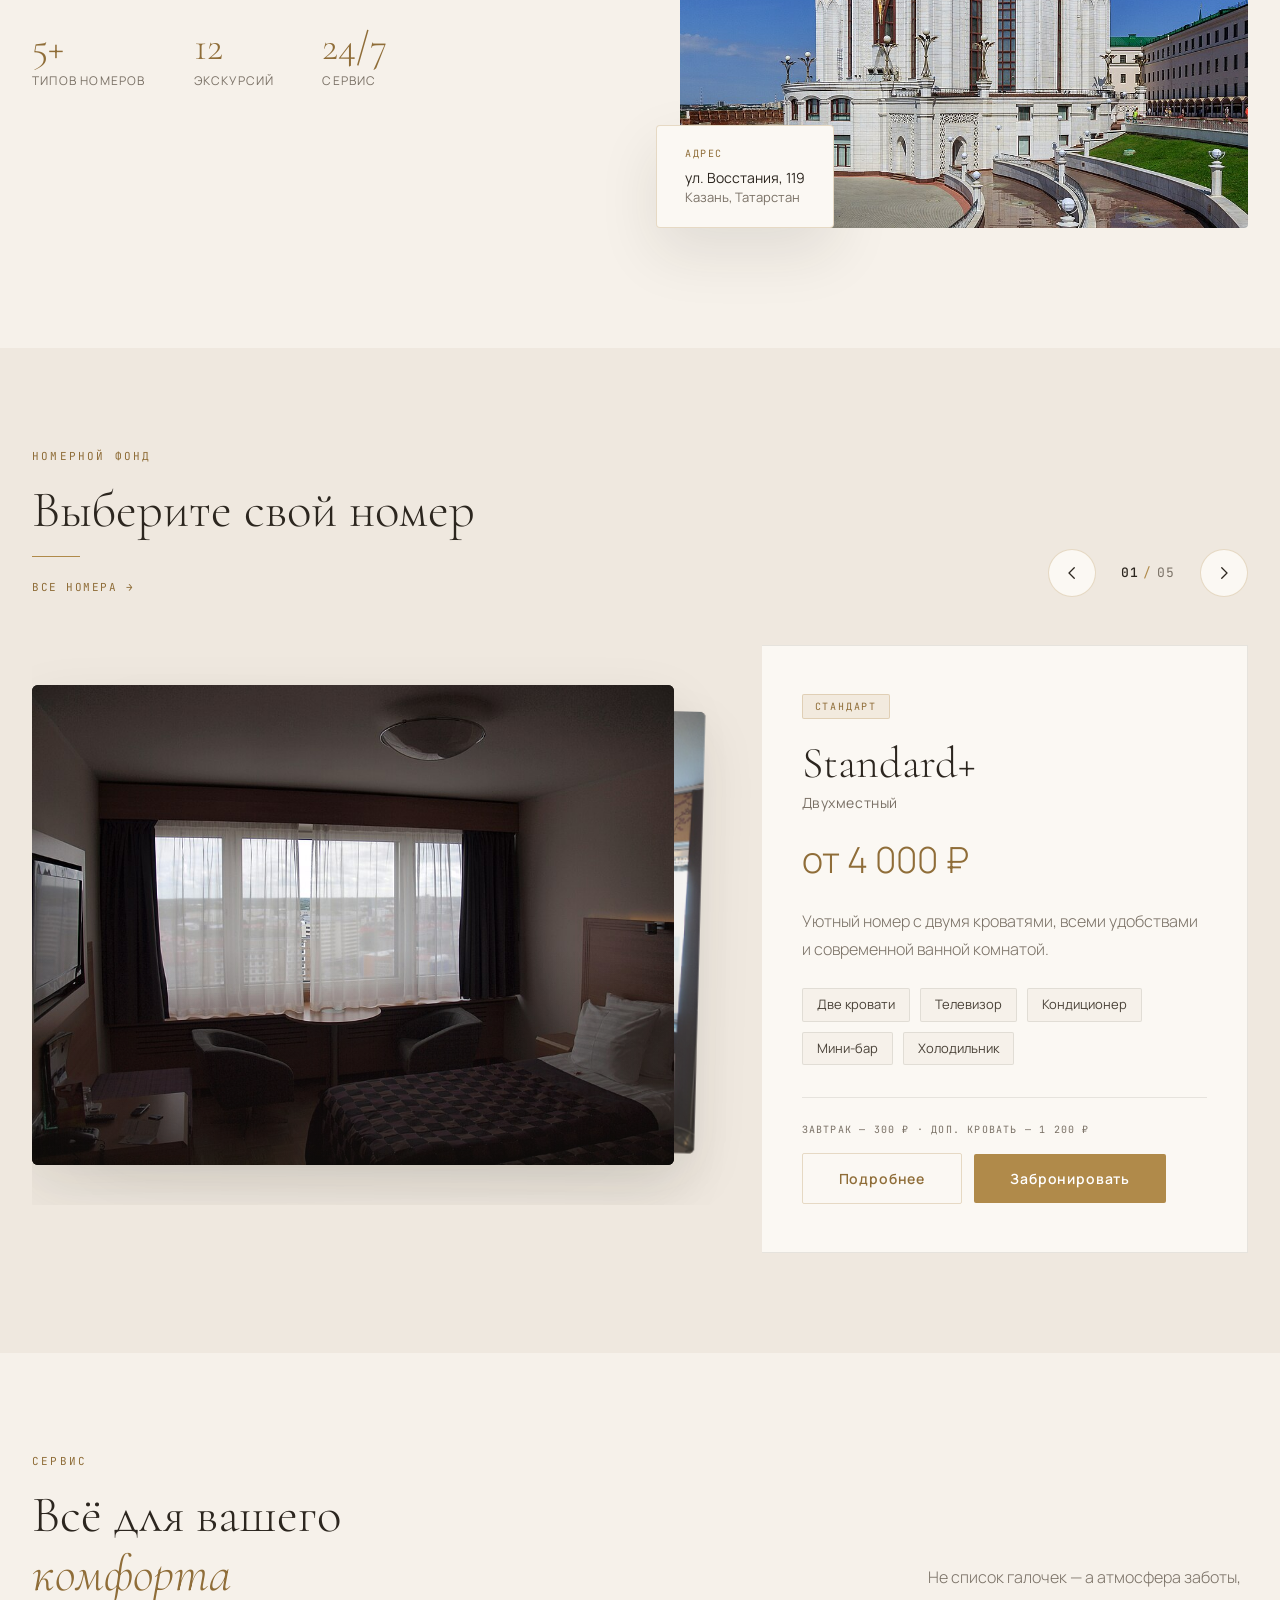
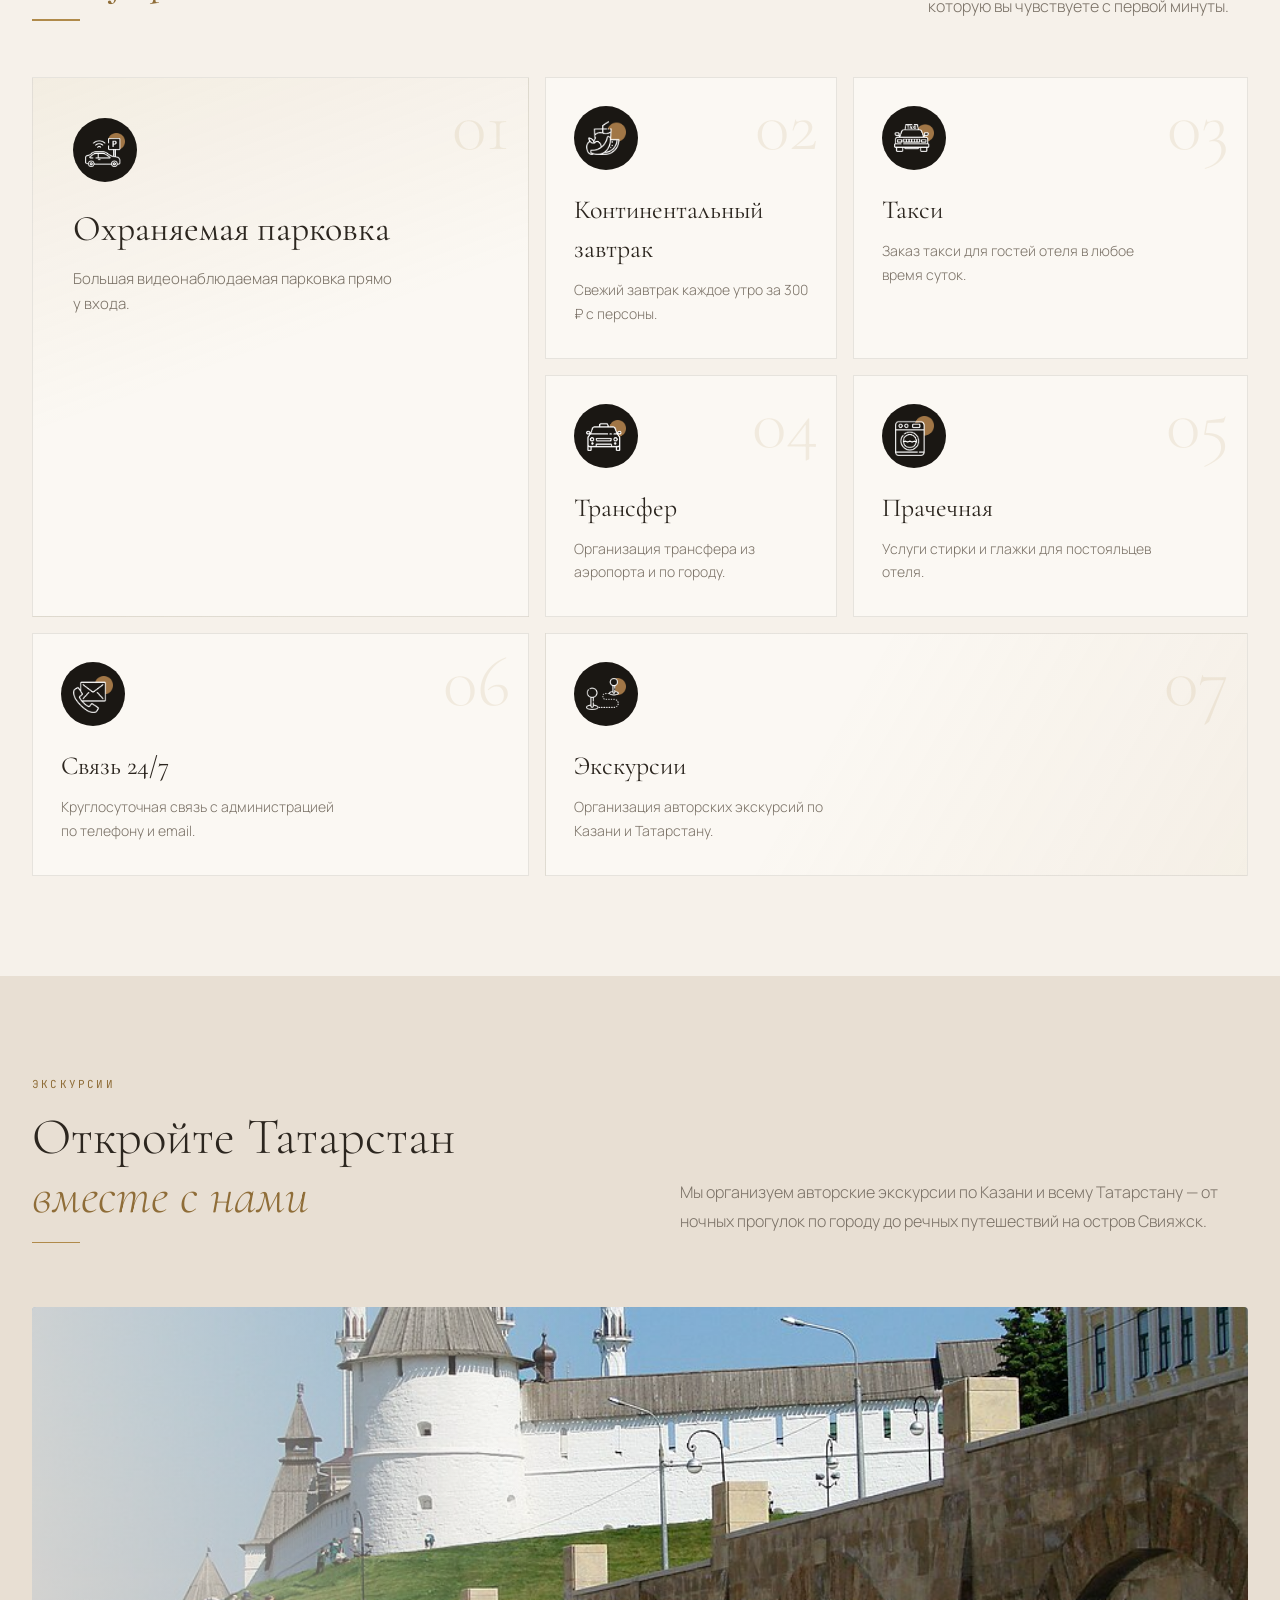
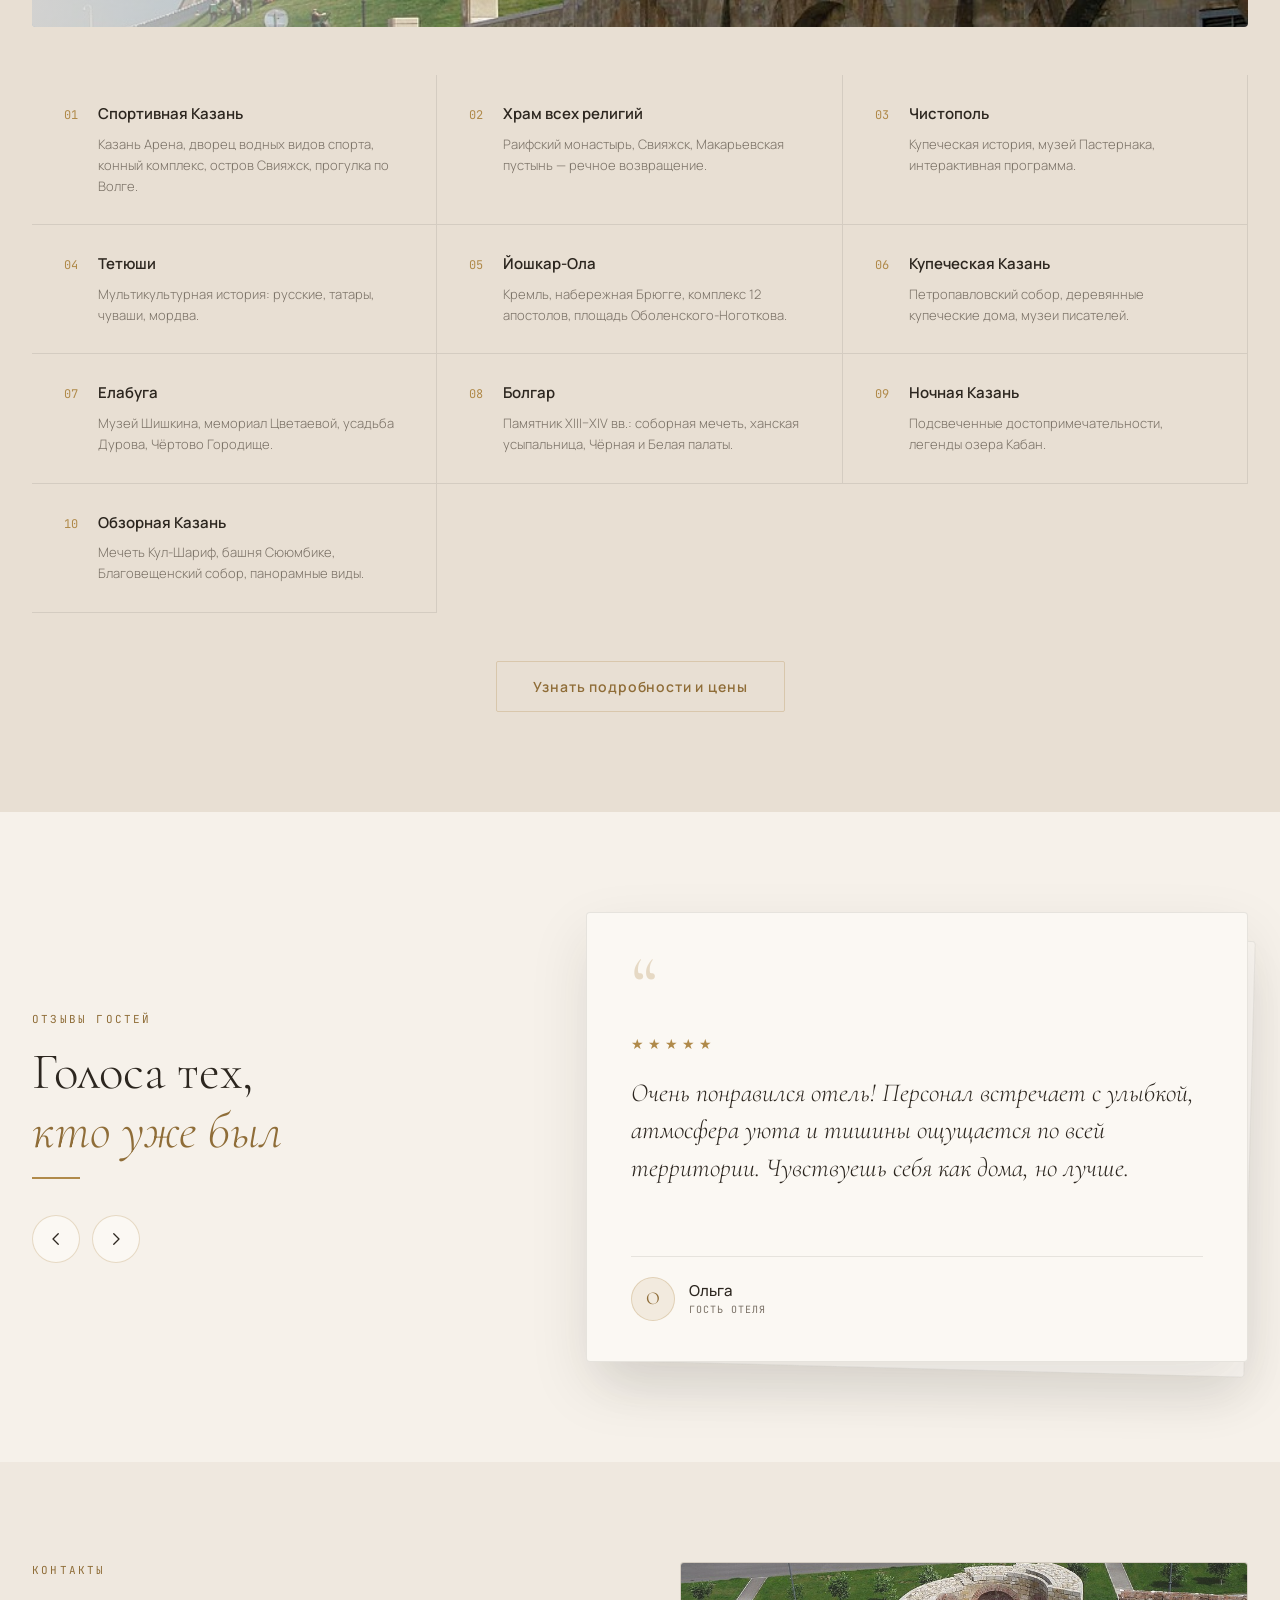
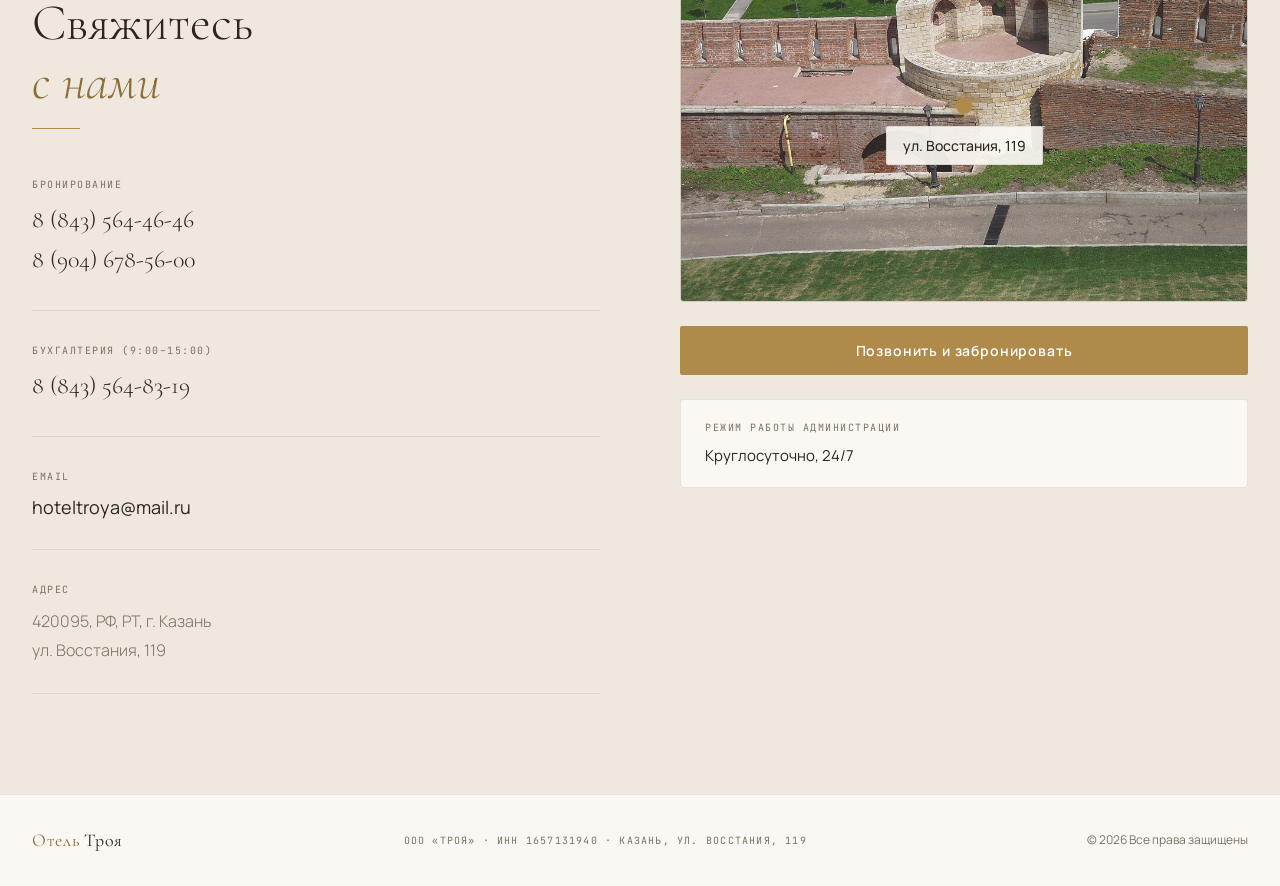
==== commit a81b2150: "new fonts" ====
--- a/index.html
+++ b/index.html
@@ -7,7 +7,7 @@
     <link rel="preconnect" href="https://fonts.googleapis.com" />
     <link rel="preconnect" href="https://fonts.gstatic.com" crossorigin />
     <link
-      href="https://fonts.googleapis.com/css2?family=Fraunces:ital,opsz,wght@0,9..144,300;0,9..144,400;0,9..144,500;0,9..144,600;1,9..144,300;1,9..144,400&family=Outfit:wght@300;400;500;600&family=DM+Mono:wght@400;500&display=swap"
+      href="https://fonts.googleapis.com/css2?family=Cormorant+Garamond:ital,wght@0,300;0,400;0,500;0,600;1,300;1,400&family=Manrope:wght@300;400;500;600&family=JetBrains+Mono:wght@400;500&display=swap"
       rel="stylesheet"
     />
     <link rel="stylesheet" href="css/styles.css" />
@@ -83,9 +83,7 @@
       <div class="container hero__content">
         <p class="hero__eyebrow anim-up" style="--d: 0.3s">Отель в Казани</p>
         <h1 class="hero__title anim-up" style="--d: 0.5s">
-          Ваше идеальное<br />
-          <em>укрытие</em><br />
-          от суеты
+          Ваше идеальное <em>укрытие</em> от суеты
         </h1>
         <p class="hero__text anim-up" style="--d: 0.7s">
           Комфортабельный отель в самом сердце Казани. Современные номера, завтраки, парковка и
--- a/css/styles.css
+++ b/css/styles.css
@@ -14,9 +14,9 @@
   --line: rgba(44, 38, 31, 0.1);
   --line-gold: rgba(176, 138, 74, 0.28);
   --shadow: 0 24px 60px rgba(44, 38, 31, 0.1);
-  --font-display: "Fraunces", serif;
-  --font-sans: "Outfit", sans-serif;
-  --font-mono: "DM Mono", monospace;
+  --font-display: "Cormorant Garamond", serif;
+  --font-sans: "Manrope", sans-serif;
+  --font-mono: "JetBrains Mono", monospace;
   --container: 1280px;
   --header-h: 72px;
   --ease: cubic-bezier(0.22, 1, 0.36, 1);
@@ -693,7 +693,7 @@
   font-weight: 300;
   line-height: 1;
   color: #fbf8f3;
-  max-width: 700px;
+  max-width: 767px;
   margin-bottom: 32px;
   text-shadow: 0 12px 40px rgba(0, 0, 0, 0.25);
 }
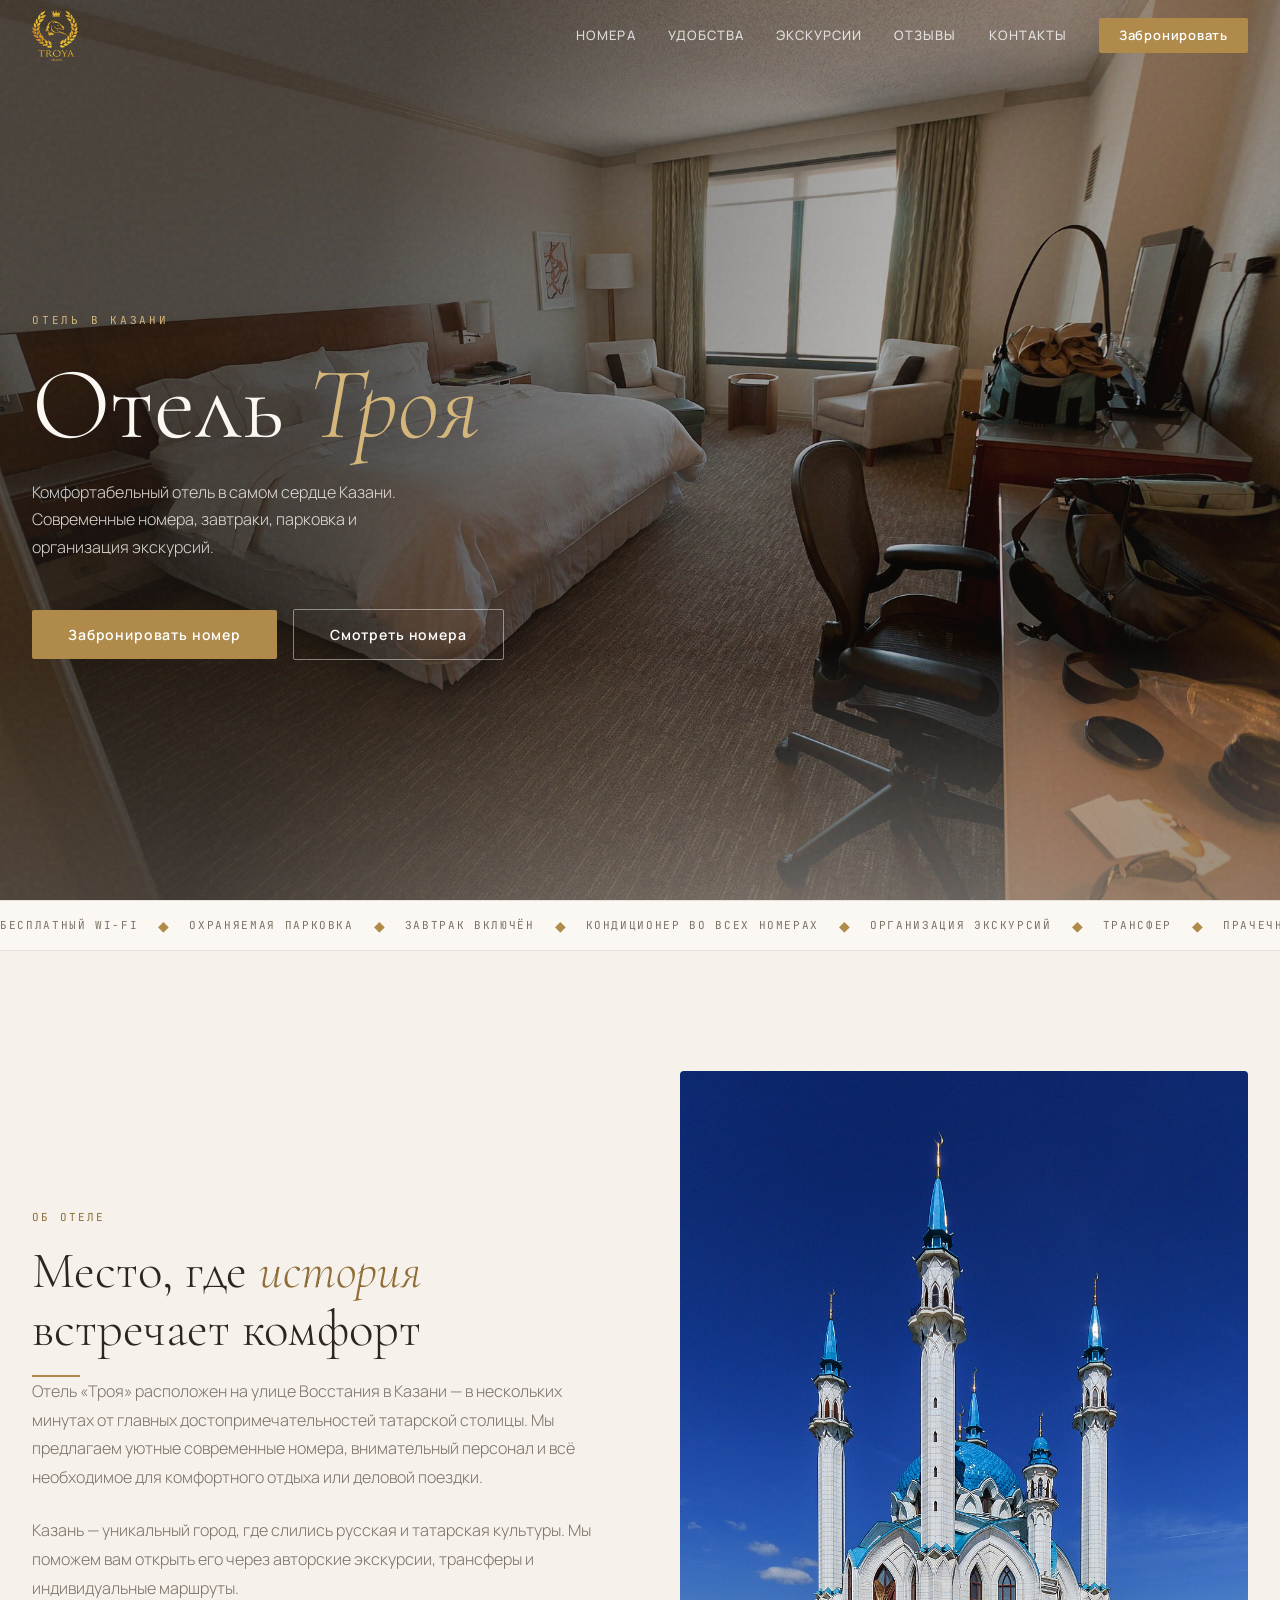
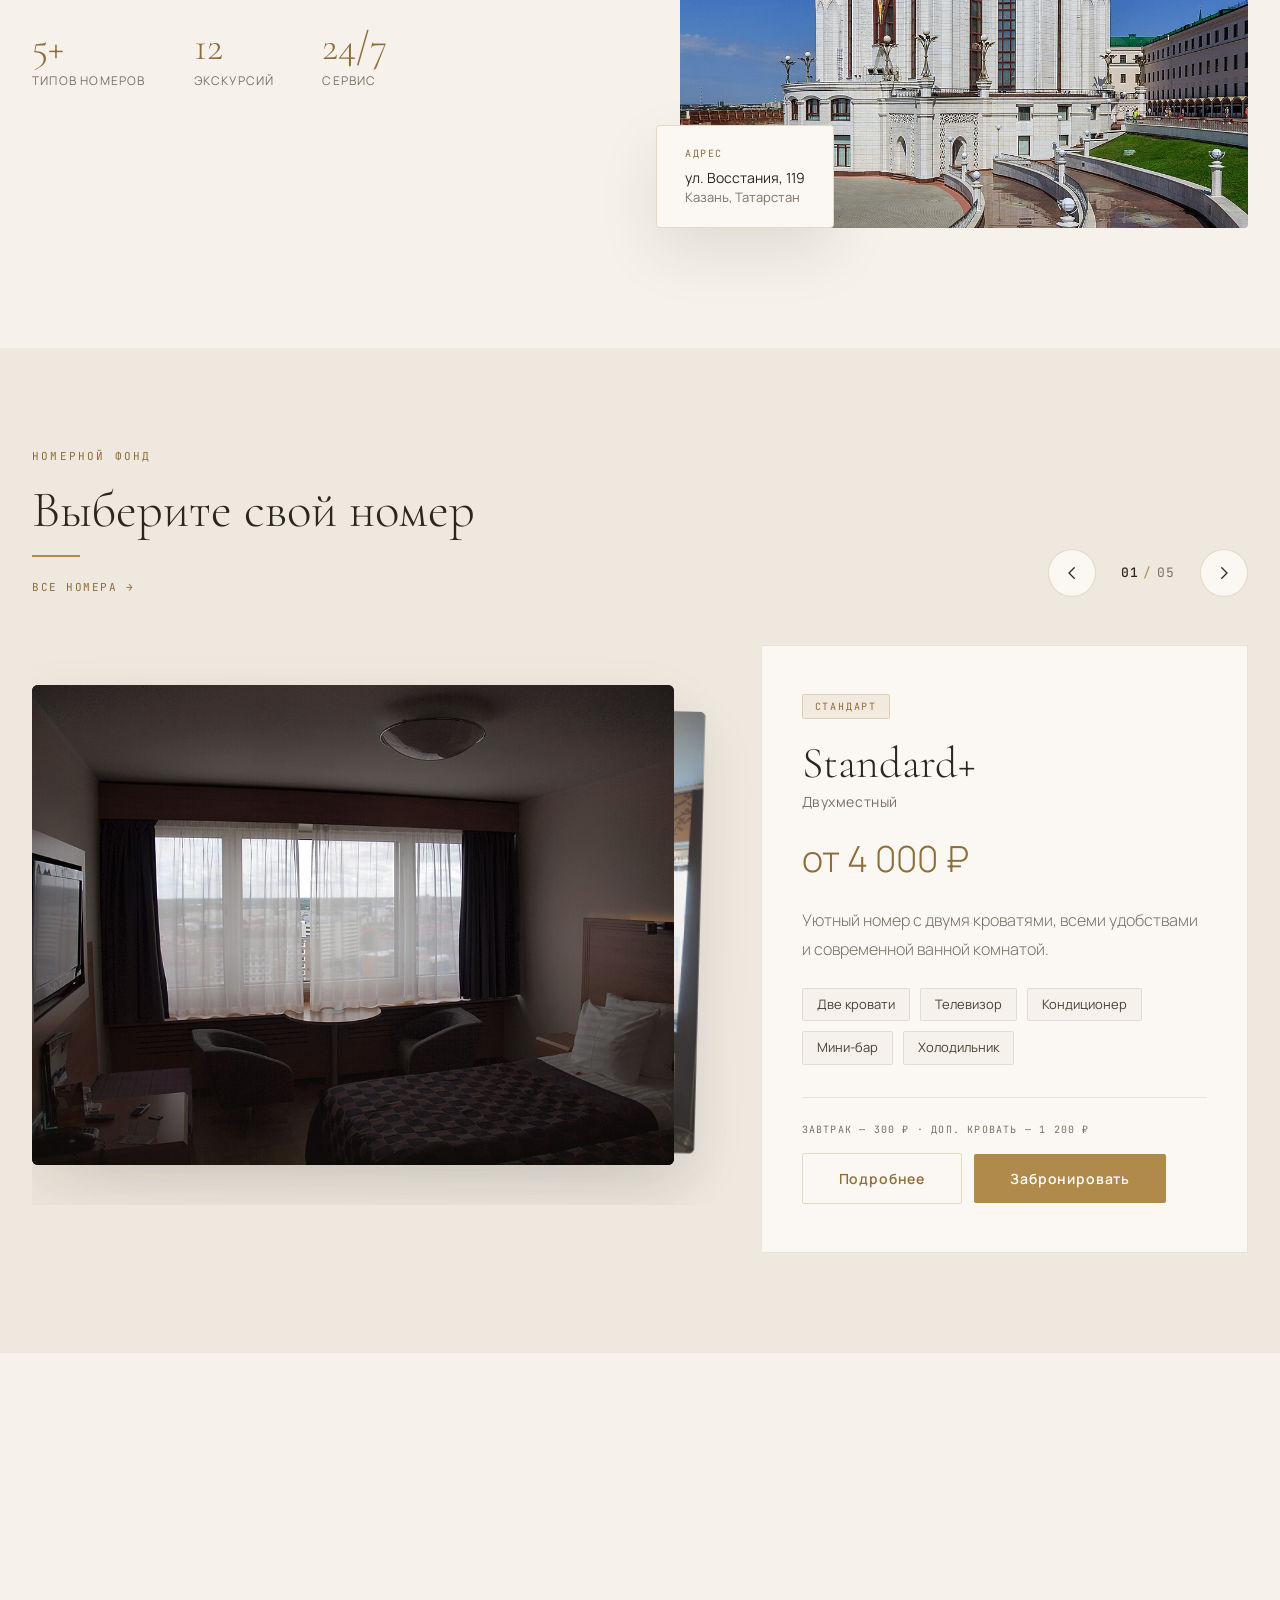
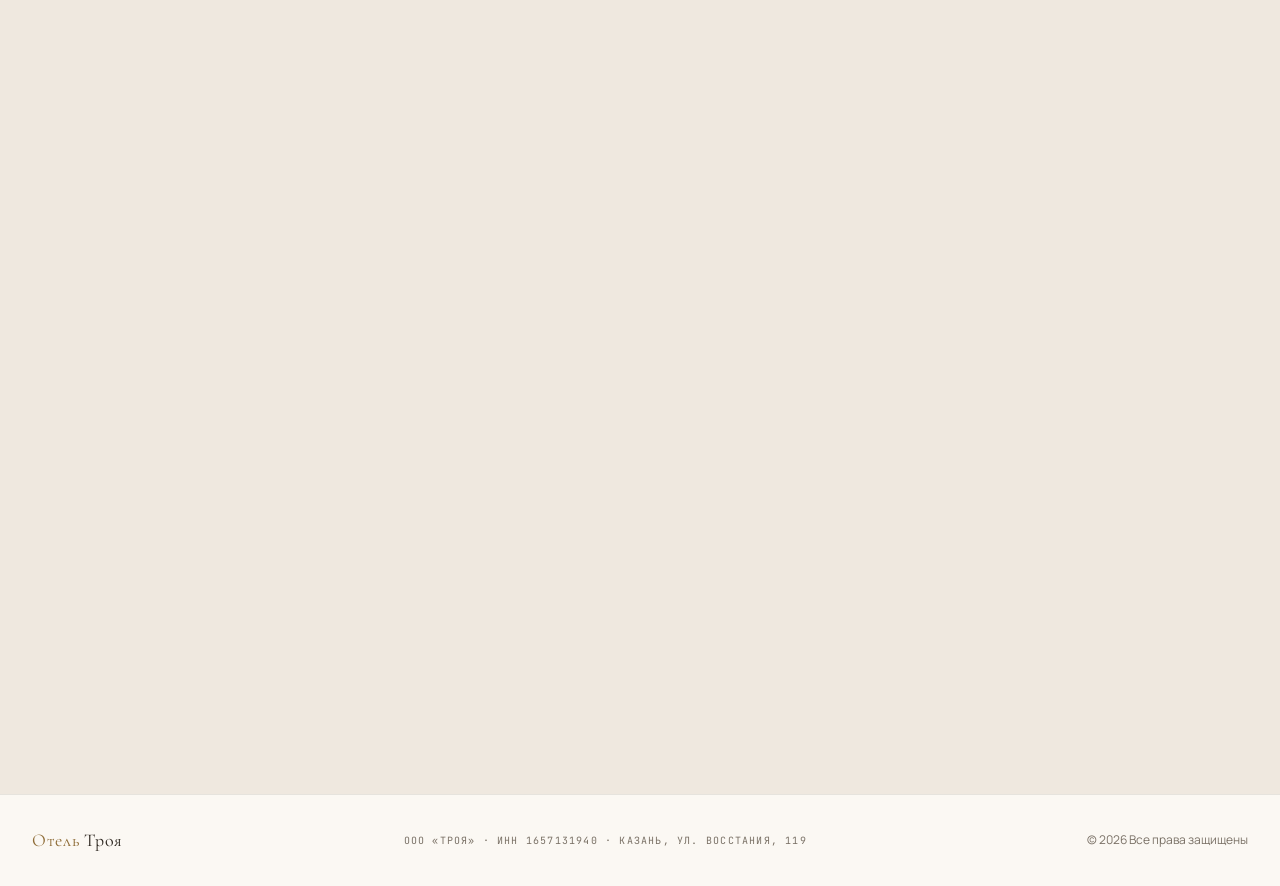
==== commit 8e5292ea: "Update hero block and assets without oversized archive. Exclude demotroya.rar from the repo so GitHu" ====
--- a/index.html
+++ b/index.html
@@ -67,29 +67,40 @@
     </div>
 
     <!-- Hero -->
-    <section class="hero">
+    <section class="hero hero--video" id="hero">
       <div class="hero__bg">
+        <video
+          class="hero__video"
+          id="hero-video"
+          autoplay
+          muted
+          playsinline
+          preload="auto"
+          poster="assets/photos/hero.jpg"
+          aria-hidden="true"
+        >
+          <source src="assets/videos/hero-flythrough.mp4" type="video/mp4" />
+        </video>
         <img
-          class="hero__img"
+          class="hero__img hero__img--fallback"
           src="assets/photos/hero.jpg"
-          alt="Интерьер отеля Троя"
+          alt=""
+          hidden
         />
         <div class="hero__overlay"></div>
         <div class="hero__grain"></div>
       </div>
 
-      <p class="hero__city">Казань — ул. Восстания, 119</p>
-
       <div class="container hero__content">
-        <p class="hero__eyebrow anim-up" style="--d: 0.3s">Отель в Казани</p>
-        <h1 class="hero__title anim-up" style="--d: 0.5s">
-          Ваше идеальное <em>укрытие</em> от суеты
+        <p class="hero__eyebrow anim-up" style="--d: 0.25s">Отель в Казани</p>
+        <h1 class="hero__title anim-up" style="--d: 0.4s">
+          Отель <em>Троя</em>
         </h1>
-        <p class="hero__text anim-up" style="--d: 0.7s">
+        <p class="hero__text anim-up" style="--d: 0.55s">
           Комфортабельный отель в самом сердце Казани. Современные номера, завтраки, парковка и
           организация экскурсий.
         </p>
-        <div class="hero__actions anim-up" style="--d: 0.9s">
+        <div class="hero__actions anim-up" style="--d: 0.7s">
           <button type="button" class="btn btn--gold" data-open-modal>Забронировать номер</button>
           <a href="rooms.html" class="btn btn--ghost">Смотреть номера</a>
         </div>
@@ -156,6 +167,8 @@
             <img
               src="assets/photos/about.jpg"
               alt="Казань — Кремль"
+              loading="lazy"
+              decoding="async"
             />
           </div>
           <div class="about__card">
@@ -252,6 +265,8 @@
           <img
             src="assets/photos/excursions.jpg"
             alt="Казань — вид на крепость"
+            loading="lazy"
+            decoding="async"
           />
           <div class="excursions__photo-fade"></div>
         </div>
@@ -326,6 +341,8 @@
             <img
               src="assets/photos/contact.jpg"
               alt="Казань"
+              loading="lazy"
+              decoding="async"
             />
             <div class="contact__map-pin">
               <span class="contact__dot"></span>
--- a/css/styles.css
+++ b/css/styles.css
@@ -118,6 +118,8 @@
   padding: 100px 0;
   position: relative;
   z-index: 1;
+  content-visibility: auto;
+  contain-intrinsic-size: 1px 800px;
 }
 
 .section--mist {
@@ -719,6 +721,69 @@
   align-items: center;
 }
 
+/* ─── Video hero ─────────────────────────────────── */
+.hero--video {
+  display: flex;
+  align-items: center;
+  justify-content: center;
+  min-height: 100vh;
+  min-height: 100dvh;
+  min-height: 100svh;
+  height: 100vh;
+  height: 100dvh;
+  height: 100svh;
+  padding: 0;
+  overflow: hidden;
+}
+
+.hero--video .hero__bg {
+  position: absolute;
+  inset: 0;
+}
+
+.hero__video {
+  width: 100%;
+  height: 100%;
+  object-fit: cover;
+  display: block;
+  background: #1c1814;
+}
+
+.hero--video .hero__content {
+  position: relative;
+  z-index: 2;
+  text-align: left;
+  display: flex;
+  flex-direction: column;
+  align-items: flex-start;
+  justify-content: center;
+  width: 100%;
+  padding-top: var(--header-h);
+}
+
+.hero--video .hero__title {
+  max-width: 767px;
+  margin-bottom: 24px;
+  font-size: clamp(42px, 8vw, 108px);
+  text-shadow: 0 16px 48px rgba(0, 0, 0, 0.45);
+}
+
+.hero--video .hero__text {
+  color: rgba(251, 248, 243, 0.85);
+}
+
+@media (max-width: 640px) {
+  .hero--video .hero__actions {
+    flex-direction: column;
+    align-items: stretch;
+    width: 100%;
+  }
+
+  .hero--video .hero__actions .btn {
+    width: 100%;
+  }
+}
+
 .anim-up {
   opacity: 0;
   animation: fadeSlideUp 0.9s var(--d, 0s) var(--ease) forwards;
@@ -2413,12 +2478,17 @@
     padding: 72px 0;
   }
 
-  .hero {
+  .hero,
+  .hero--video {
     min-height: 100vh;
     min-height: 100dvh;
     min-height: 100svh;
     height: 100svh;
-    padding: calc(var(--header-h) + 16px) 0 32px;
+    padding: 0;
+  }
+
+  .hero--video .hero__title {
+    font-size: clamp(42px, 14vw, 64px);
   }
 
   .hero--page {
